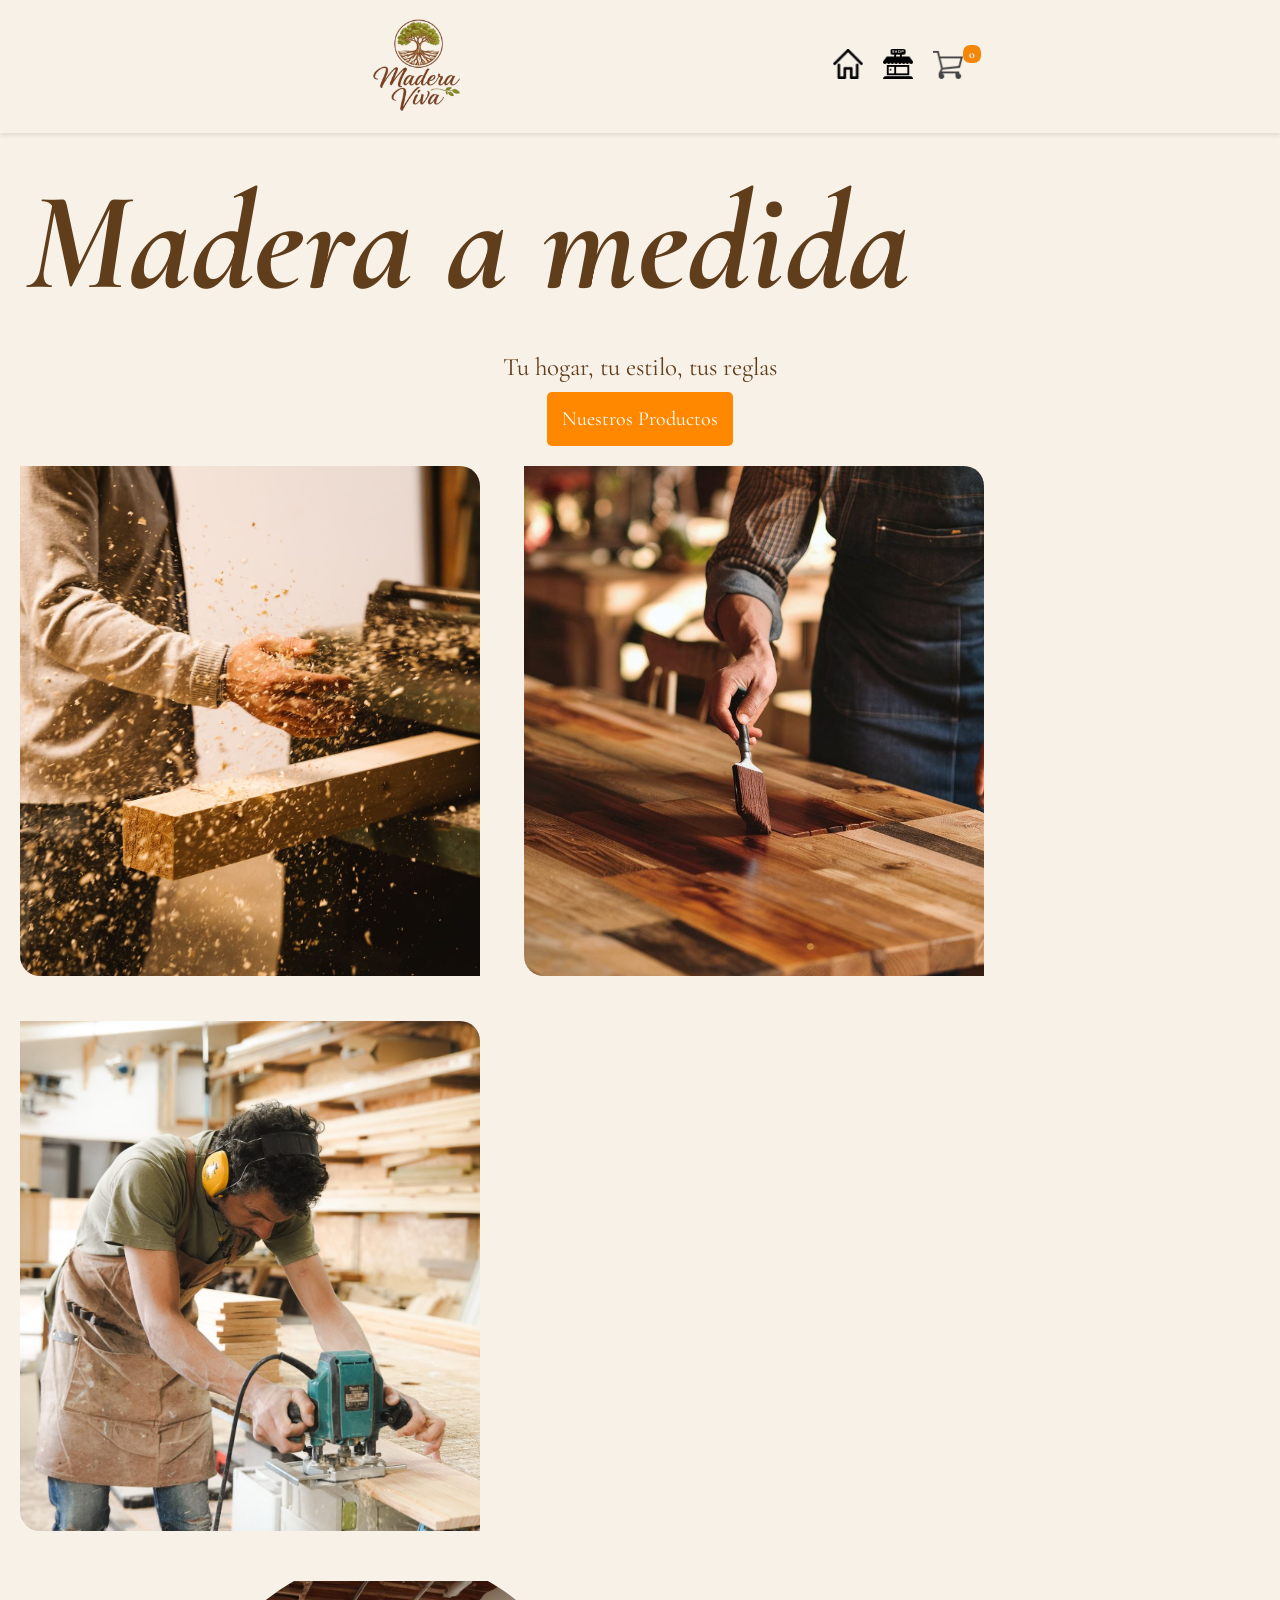
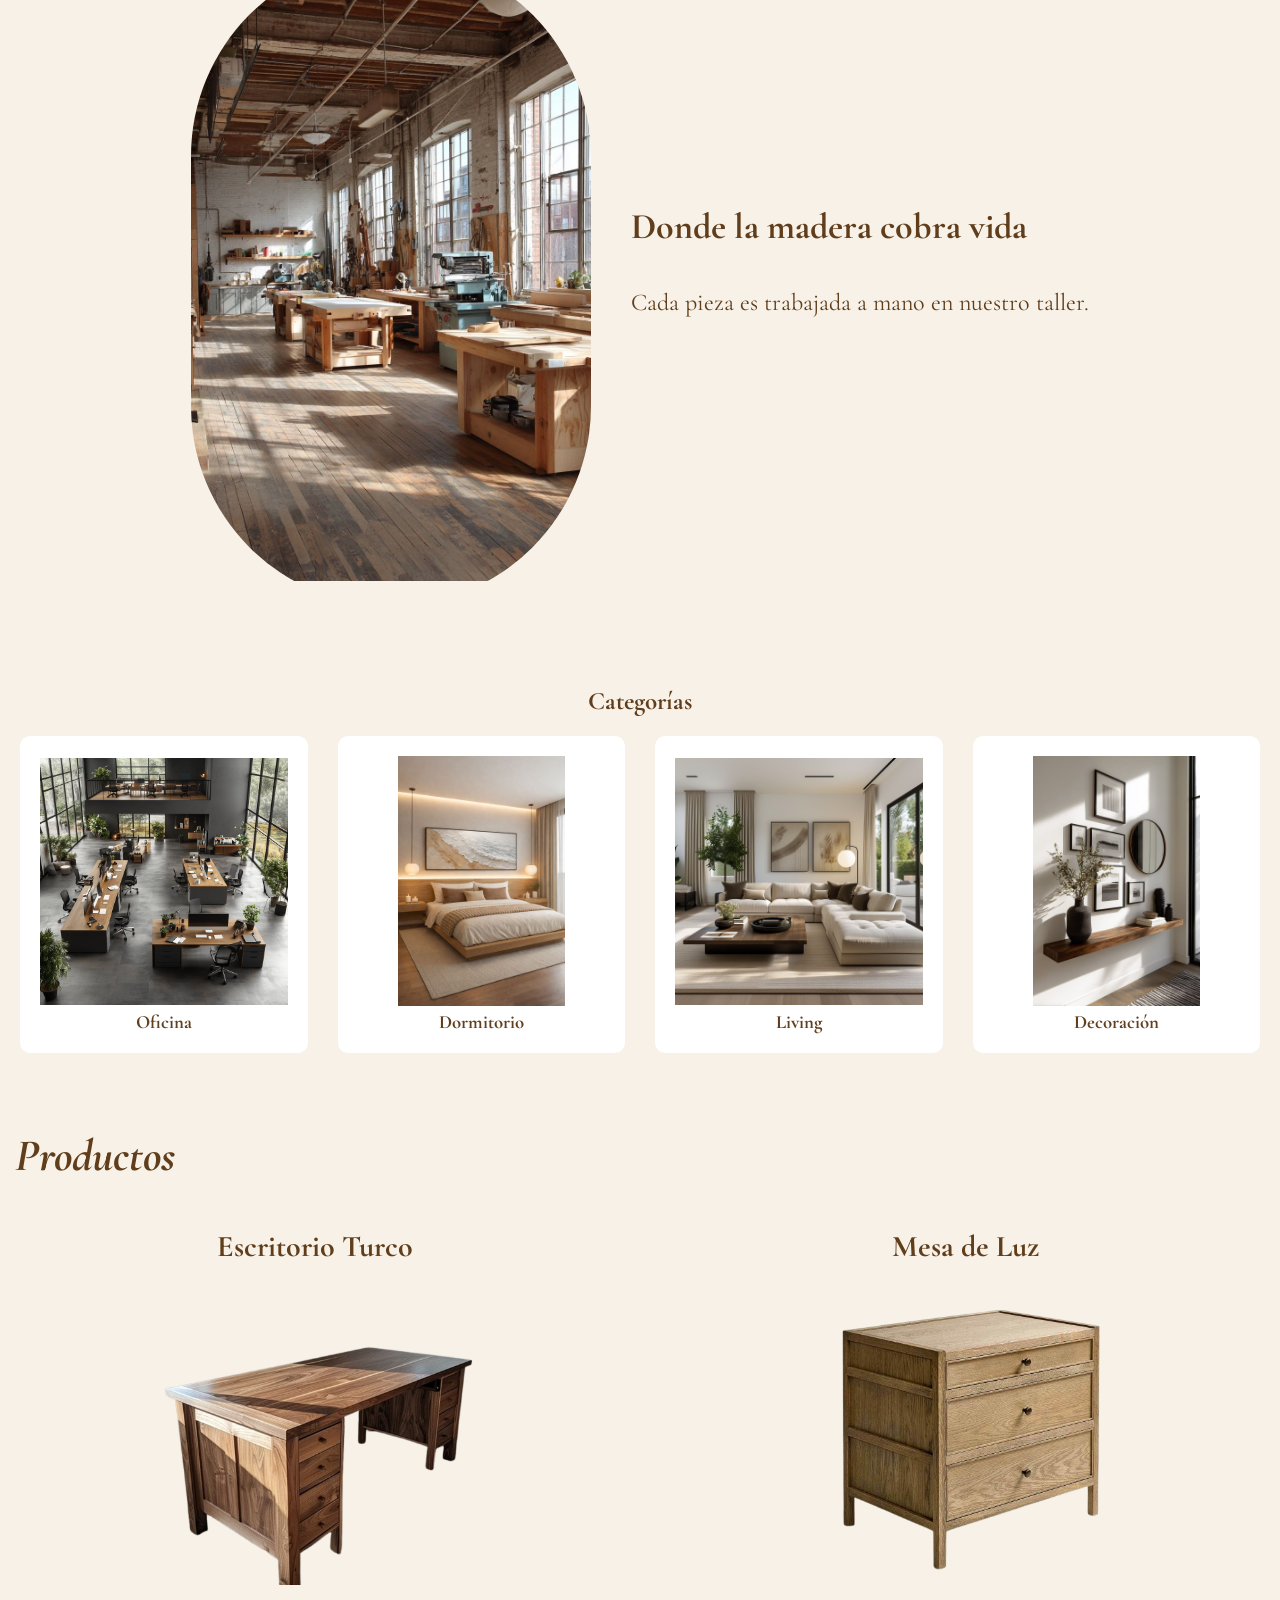
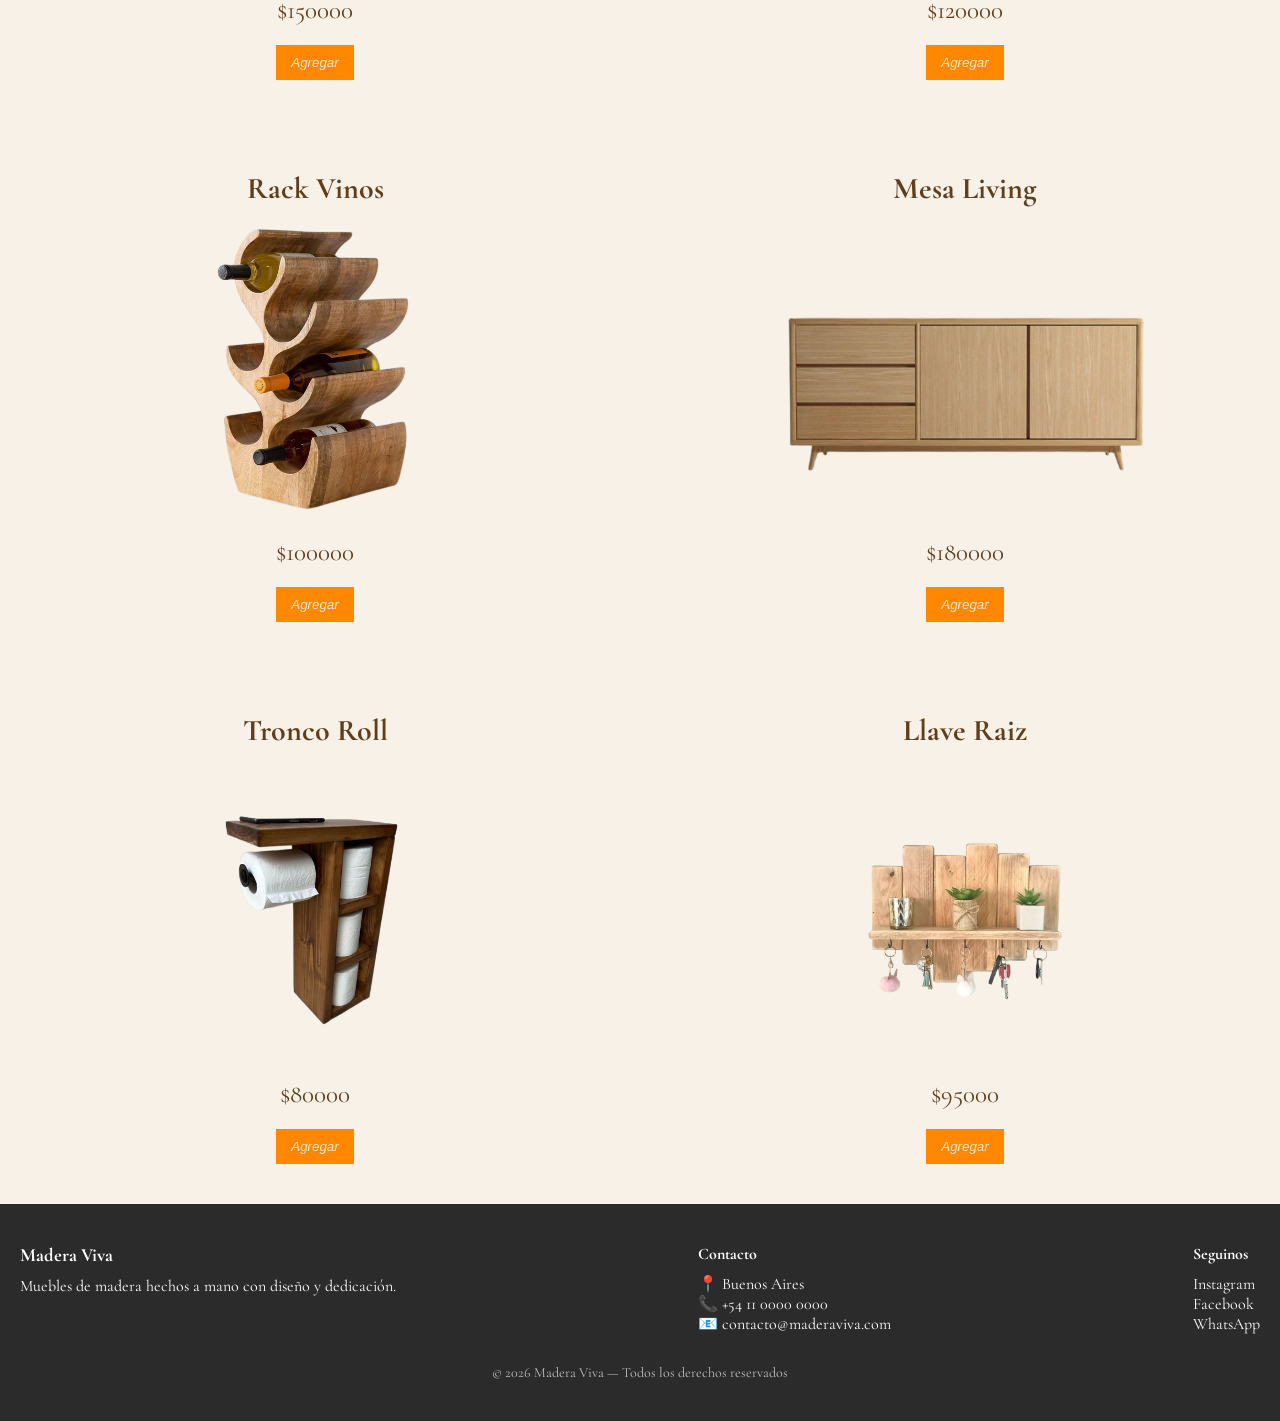
==== index.html @ fb92267e "proyecto" ====
<!DOCTYPE html>
<html lang="en">
<head>
    <meta charset="UTF-8">
    <meta name="viewport" content="width=device-width, initial-scale=1.0">
    <title>Madera Viva</title>
    <link rel="shortcut icon" href="assets/logo oficial/logo.png" type="image/x-icon">
    <link rel="stylesheet" href="assets/style/carrito.css">
    <link rel="stylesheet" href="assets/style/pago-aprobado.css">
    <link rel="stylesheet" href="assets/style/paginaoficial.css">

    <script defer src="assets/js/carrito.js"></script>
    <script defer src="assets/js/mercadopago.js"></script>
</head>
<body>

    <header>
        <img src="./assets/logo oficial/logo.png" alt="logo">

        <ul>
            <li><a href="./index.html"><img src="./assets/iconos/inicio.png" alt="inicio"></a></li>
            <li><a href="./assets/pages/tienda.html"><img src="./assets/iconos/productos.png" alt="productos"></a></li>
            <li id="carrito-cantidad">
                <a href="#">
                    <img src="../../assets/iconos/carrito.png" alt="carrito" id="carrito-icono">
                    <span id="carrito-numero"></span>
                </a>
            </li>
        </ul>
    </header>

    <main>
        <h1>Madera a medida</h1>
    </main>

    <section class="seccion_secundario">
        <div class="seccion_grupo_texto">
        <p>Tu hogar, tu estilo, tus reglas</p>
        <a href="./assets/pages/tienda.html">Nuestros Productos</a>
        </div>
        <img src="./assets/imagenes/lijando.jpg" alt="lijando">
        <img src="./assets/imagenes/pintando.jpg" alt="pintando">
        <img src="./assets/imagenes/trabajando.jpg" alt="trabajando">
    </section>

    <section class="seccion_taller">
    <img src="./assets/imagenes/taller.jpg" alt="taller">

    <div class="taller-texto">
        <h2>Donde la madera cobra vida</h2>
        <p>Cada pieza es trabajada a mano en nuestro taller.</p>
    </div>
</section>

<section class="categorias">

    <h2>Categorías</h2>

    <div class="categorias-grid">

        <div class="categoria">
            <img src="./assets/imagenes/oficina.jpg" alt="Oficina">
            <h3>Oficina</h3>
        </div>

        <div class="categoria">
            <img src="./assets/imagenes/dormitorio.jpg" alt="Dormitorio">
            <h3>Dormitorio</h3>
        </div>

        <div class="categoria">
            <img src="./assets/imagenes/living.jpg" alt="Living">
            <h3>Living</h3>
        </div>

        <div class="categoria">
            <img src="./assets/imagenes/decoracion.jpg" alt="Decoración">
            <h3>Decoración</h3>
        </div>

    </div>

</section>


    <section id="productos" class="lista-productos">
        <h5>Productos</h5>
        <div id="contenedor-productos"></div>
    </section>


    <div id="carrito-lista">
        <h6>Mi Pedido</h6>
        <div id="carrito-items"></div>

        <div>
            <strong>Total:</strong>
            <span id="carrito-total">$0</span>
        </div>

        <div id="carrito-botones">
            <button id="carrito-vaciar">Vaciar carrito</button>
            <button id="carrito-cerrar">Cerrar</button>
            <button id="carrito-whatsapp">Finalizar compra</button>
        </div>
    </div>

    <footer class="footer">

    <div class="footer-contenido">

        <div class="footer-marca">
            <h3>Madera Viva</h3>
            <p>Muebles de madera hechos a mano con diseño y dedicación.</p>
        </div>

        <div class="footer-contacto">
            <h4>Contacto</h4>
            <p>📍 Buenos Aires</p>
            <p>📞 +54 11 0000 0000</p>
            <p>📧 contacto@maderaviva.com</p>
        </div>

        <div class="footer-redes">
            <h4>Seguinos</h4>
            <p>Instagram</p>
            <p>Facebook</p>
            <p>WhatsApp</p>
        </div>

    </div>

    <div class="footer-copy">
        <p>© 2026 Madera Viva — Todos los derechos reservados</p>
    </div>

</footer>

    <div id="mensaje-carrito"></div>
</body>
</html>
---- assets/style/carrito.css ----
/*HTML*/

#carrito-lista{
    display: flex;
    flex-direction:column;
    position: fixed;
    top: 0;
    right: 0;
    width: 400px;
    height: 100vh;
    background: rgba(246, 245, 245, 0.877);
    margin: 0;
    padding: 10px;
}

/*Aparezca el carrito*/

#carrito-lista{
    display: none;
    max-height: 900px;
    overflow-y: auto;
}

#carrito-lista.mostrar {
    display: flex; /* ahora sí aparece */
}


#carrito-lista h6{
    font-size: 18px;
    text-align: center;
}


#carrito-botones{
    display: flex;
    align-items: center;
    justify-content: center;
    margin: 20px;
    gap: 20px;

}

#carrito-botones button{
    align-items: center;
    text-align: center;
    width: 100px;
    height: 40px;
    background-color: rgba(171, 96, 3, 0.87);
    color: rgba(255, 255, 255, 0.808);
    font-style: oblique;
    border: rgba(255, 255, 255, 0.837) ;
    font-size: 12.5px;
}

#carrito-botones button:hover{
    transition: 0.5s ease;
    transform: scale(1.1);
}


/*JS*/

.items-productos{
    display: flex;
    flex-direction: row;
    padding: 15px;
    gap: 20px;
    font-style: oblique;
}

.items-productos img{
    width: 100px;
    height: 100px;
    object-fit: contain;
}

.items-productos p{
    font-size: 14px;
    font: bold;
}

.items-productos span{
    font-size: 14px;
    font: bold;
    align-items: center;
}

.items-productos button{
    align-items: center;
    font-size: 14px;
    width: 25px;
    height: 20px;
    background-color: rgba(171, 96, 3, 0.87);
    color: rgba(255, 255, 255, 0.808);
    border: rgba(255, 255, 255, 0.837);
    border: 0.5px solid #ccc;
    border-radius: 30px;
}

.items-productos button:hover{
    background-color: rgba(3, 84, 4, 0.932);
    color: rgba(255, 255, 255, 0.808);
    transition: 0.5s ease;
    transform: scale(1.1);

}

/*Mensaje que notifica que agrego el producto*/

#mensaje-carrito {
    position: fixed;
    bottom: 20px; /* Lo posiciona a 20px del borde inferior */
    left: 50%; /* Lo ubica al centro horizontalmente (50% del ancho de la pantalla) */
    transform: translateX(-50%);
    background-color: rgba(171, 96, 3, 0.87);
    color: rgba(255, 255, 255, 0.808);
    padding: 10px 20px;
    border-radius: 20px;
    font-size: 12.5px;
    opacity: 0; /* Oculto por defecto (invisible) */
    pointer-events: none; /* No permite clics (el mouse "pasa de largo") */
    transition: opacity .4s ease;
}

#mensaje-carrito.mostrar {
    opacity: 1;/* Completamente por defecto (visible) */
}

/*Modificar el numero del icono*/
#carrito-cantidad{
    position: relative;
}

#carrito-numero{
    position: absolute;
    top: -4px;
    background-color: rgb(244, 135, 10);
    color: rgb(248, 243, 243);
    font-size: 12px;
    font-weight: bold;
    padding: 2px 6px;
    border-radius: 40%;
    min-width: 8px;
    text-align: center;
}
---- assets/style/pago-aprobado.css ----
/* Boton de finalizar compra*/

#carrito-whatsapp.boton-procesando{
    background-color: rgb(91,90,89);
    color: white;
    cursor: not-allowed;/*cambia el cursor del mouse a un símbolo de prohibido 🚫*/
    display: flex;
    align-items: center;
    justify-content: center;
    gap: 8px;
}
---- assets/style/paginaoficial.css ----
@import url('https://fonts.googleapis.com/css2?family=Cormorant+Garamond:ital,wght@0,300..700;1,300..700&family=Playfair+Display:ital,wght@0,400..900;1,400..900&display=swap');

html{
    scroll-behavior: smooth;
}

*{
    margin: 0;
    padding: 0;
    box-sizing: border-box;
}

body{
    background-color: #f7f1e7;
    font-family:"Cormorant Garamond";
    color: rgba(77, 39, 2, 0.89);
}


header{
    display: flex;
    align-items: center;
    justify-content:space-evenly;
    align-content: center;
    box-shadow: 0 2px 5px rgba(0,0,0,0.1);
}

header img{
    width: 200px;
    height: auto;
}

header ul{
    display: flex;
    gap: 20px;
    text-decoration: none;
    list-style: none;
}

header ul img{
    width: 30px;
    height: auto;
    transition: ease-in-out 0.5s;
}

header ul img:hover{
    transform: scale(1.1);

}

/*MAIN*/
main{
    display: flex;
    justify-content: space-between;
    margin: 10px;
    padding: 15px;

}

main h1 {
    font-size: 140px;
    color: rgba(77, 39, 2, 0.89);
    font-style: italic;
}

main img{
    width: 450px;
    height: auto;
    max-height: 600px;
    padding: 10px;
    border-radius: 20px 10px;
}

.seccion_secundario img {
    width: 500px;
    height:550px;
    object-fit: cover;
    border-radius: 5px 40px;
    padding: 20px;
}

.seccion_grupo_texto{
    display: flex;
    flex-direction: column; /* esto los pone uno debajo del otro */
    align-items:center; /* mantiene todo alineado a la derecha */
    gap: 10px;
}
.seccion_grupo_texto p{
    font-size: 25px;
}

.seccion_grupo_texto a{
    font-size: 20px;
    text-decoration: none;
    color: white;
    background-color:rgb(255, 136, 0);
    padding: 15px;
    border-radius: 5px;
    transition: ease-in 0.5s;
}

.seccion_grupo_texto a:hover{
    transform: scale(1.1);
}

/*TALLER*/

.seccion_taller{
    display: flex;
    justify-content: center;
    align-items: center;
    gap: 40px;
}


.seccion_taller img{
    width: 400px;
    height: 650px;
    object-fit: contain;
    border-radius: 200px;
}

.taller-texto h2{
margin-bottom: 40px;
}

.taller-texto p{
margin-bottom: 40px;
}

.taller-texto{
font-size: 24px;
}

/*CATEGORIAS*/

.categorias{
    text-align: center;
    padding: 60px 20px;
}

.categorias h2 {
    font-size: 25px;
    padding: 20px;
}

.categorias-grid{
    display: grid;
    grid-template-columns: repeat(auto-fit, minmax(200px,1fr));
    gap: 30px;
}

.categoria{
    background: white;
    padding: 20px;
    border-radius: 10px;
    transition: transform 0.3s, box-shadow 0.3s;
}

.categoria img{
    width: 100%;
    height: 250px;
    object-fit: contain;
}

.categoria:hover{
    transform: translateY(-5px);
    box-shadow: 0 10px 20px rgba(0,0,0,0.15);
}

/*PRODUCTOS*/
#productos h5{
    font-size: 45Px;
    font-style: italic;
    margin: 15px;
}

/*JS*/
#contenedor-productos{
    display: grid;
    grid-template-columns: 1fr 1fr;
    gap: 20px;
}

.productos-carta{
    display: flex;
    flex-direction: column;
    align-items: center;
    justify-content: center;
    margin: 10px;
    text-align: center;
    padding: 20px;
}

.productos-carta h3{
    font-size: 30px;
}

.productos-carta img{
    width: 100%;
    height: 320px;
    object-fit: contain;/*la imagen entre completa dentro del espacio sin deformarse.*/
}

.productos-carta p{
    font-size: 25px;
    margin: 10px;
}

.productos-carta button{
    display: block;
    font-style: italic;
    padding: 5px;
    margin: 10px;
    background-color:rgb(255, 136, 0);
    border: white;
    color: antiquewhite;
    padding: 10px 15px;
    transition: ease-in 0.4s;
}

.productos-carta button:hover{
    transform:scale(1.1);
    background-color: rgba(19, 238, 52, 0.667);
}

/*FOOTER*/
.footer{
    background-color: #2b2b2b;
    color: white;
    padding: 40px 20px;
}

.footer-contenido{
    display: flex;
    justify-content: space-between;
    flex-wrap: wrap;
    gap: 30px;
}

.footer h3, .footer h4{
    margin-bottom: 10px;
}

.footer-copy{
    text-align: center;
    margin-top: 30px;
    font-size: 14px;
    opacity: 0.7;
}
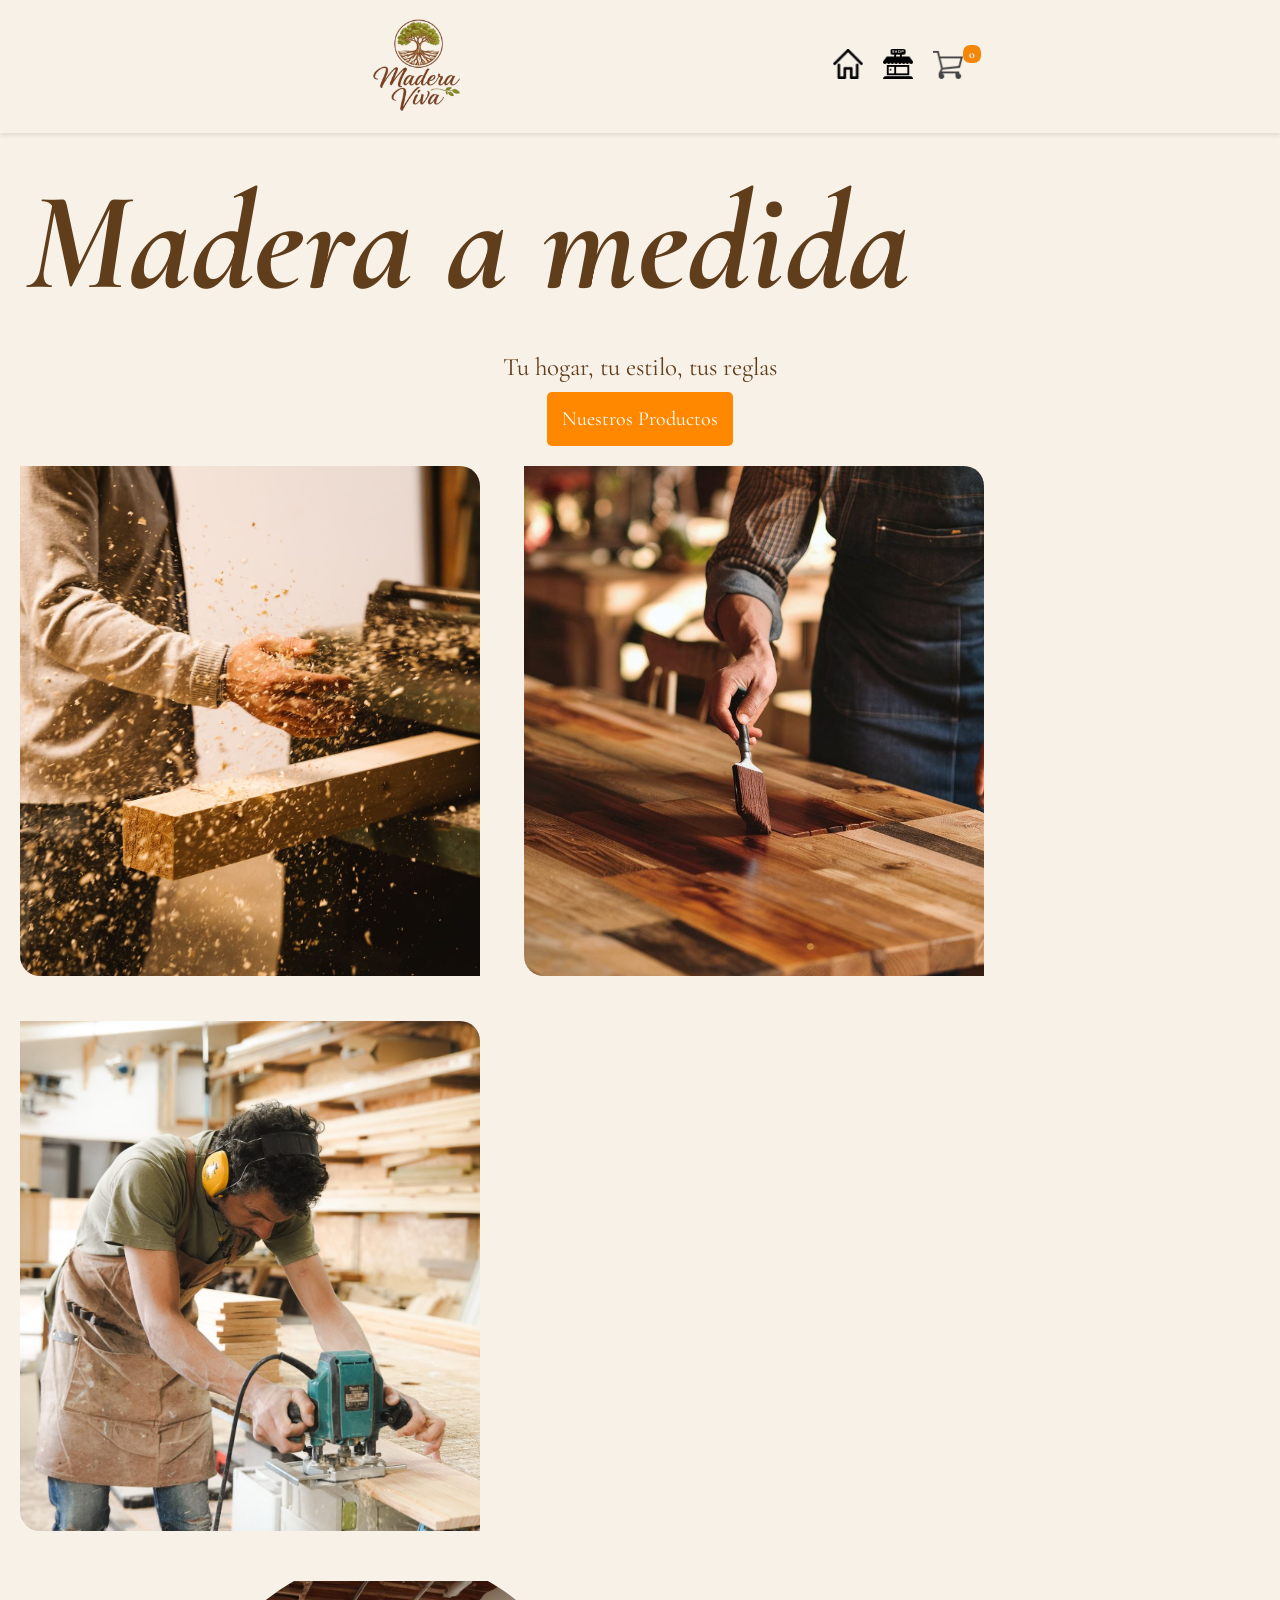
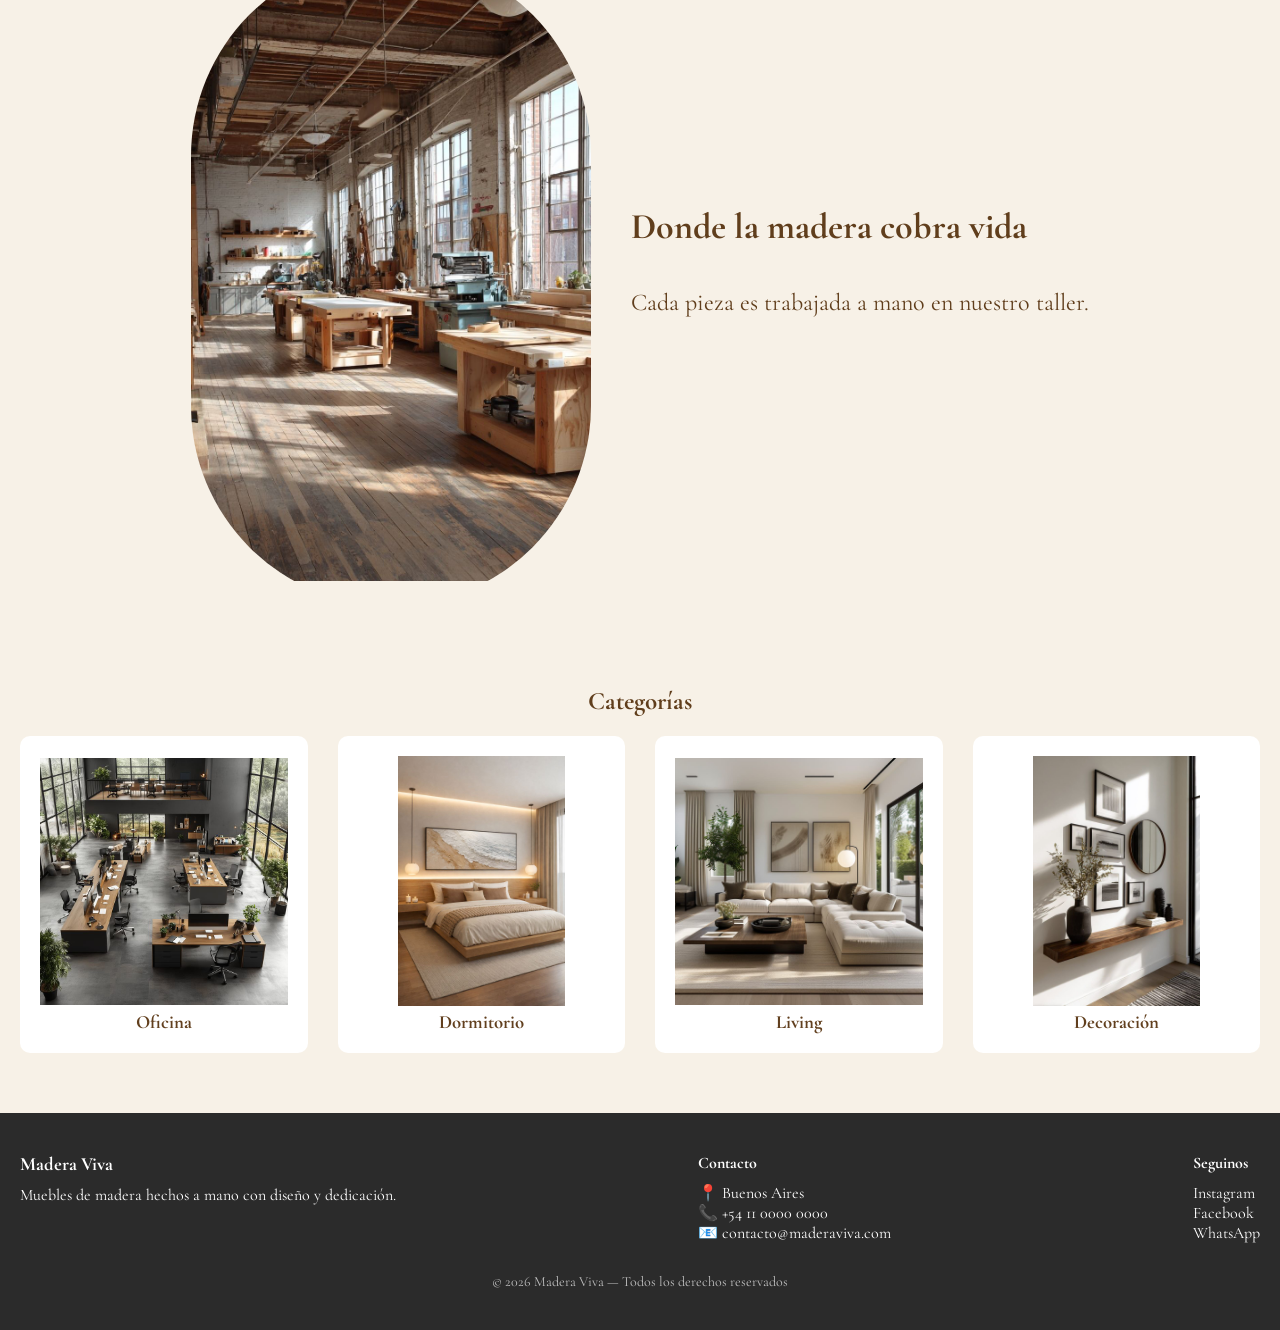
==== commit 84337aba: "ajustes" ====
--- a/index.html
+++ b/index.html
@@ -82,13 +82,6 @@
 
 </section>
 
-
-    <section id="productos" class="lista-productos">
-        <h5>Productos</h5>
-        <div id="contenedor-productos"></div>
-    </section>
-
-
     <div id="carrito-lista">
         <h6>Mi Pedido</h6>
         <div id="carrito-items"></div>
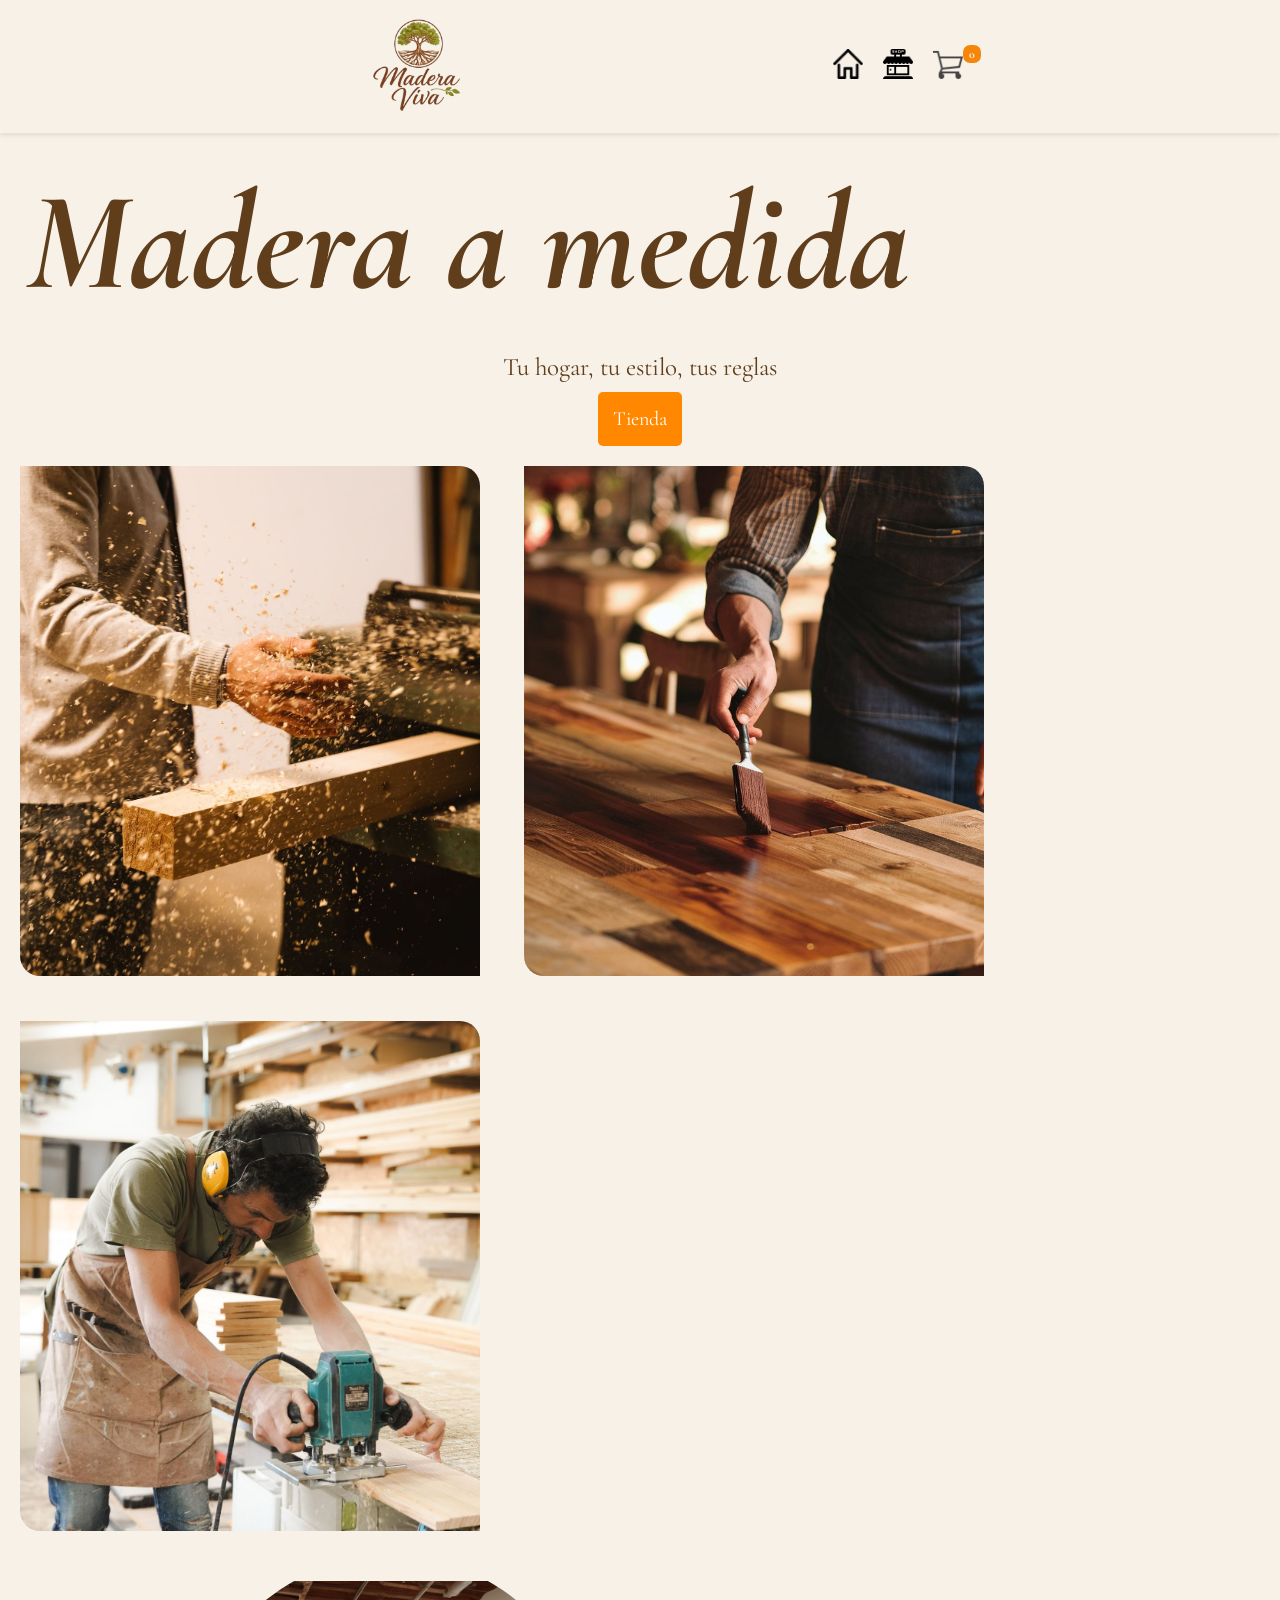
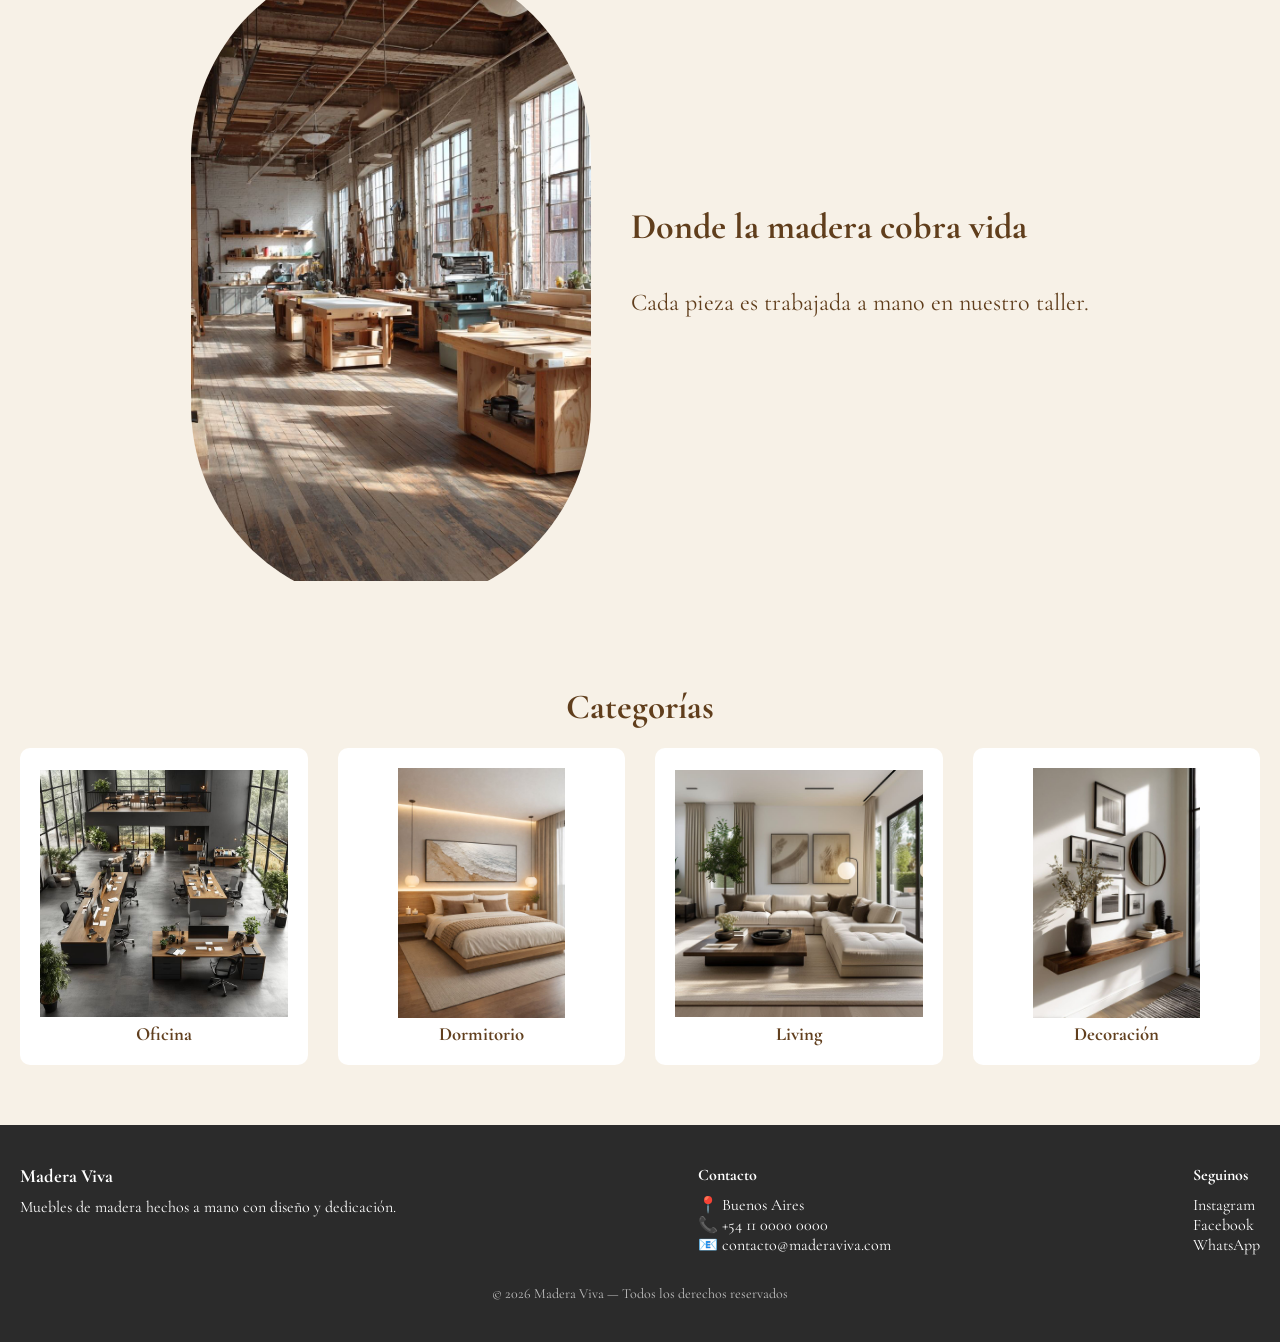
==== commit b68d7a52: "ajustes de medidas" ====
--- a/index.html
+++ b/index.html
@@ -36,7 +36,7 @@
     <section class="seccion_secundario">
         <div class="seccion_grupo_texto">
         <p>Tu hogar, tu estilo, tus reglas</p>
-        <a href="./assets/pages/tienda.html">Nuestros Productos</a>
+        <a href="./assets/pages/tienda.html">Tienda</a>
         </div>
         <img src="./assets/imagenes/lijando.jpg" alt="lijando">
         <img src="./assets/imagenes/pintando.jpg" alt="pintando">
@@ -59,22 +59,22 @@
     <div class="categorias-grid">
 
         <div class="categoria">
-            <img src="./assets/imagenes/oficina.jpg" alt="Oficina">
+            <a href="./assets/pages/tienda.html"><img src="./assets/imagenes/oficina.jpg" alt="Oficina"></a>
             <h3>Oficina</h3>
         </div>
 
         <div class="categoria">
-            <img src="./assets/imagenes/dormitorio.jpg" alt="Dormitorio">
+            <a href="./assets/pages/tienda.html"><img src="./assets/imagenes/dormitorio.jpg" alt="Dormitorio"></a>
             <h3>Dormitorio</h3>
         </div>
 
         <div class="categoria">
-            <img src="./assets/imagenes/living.jpg" alt="Living">
+            <a href="./assets/pages/tienda.html"><img src="./assets/imagenes/living.jpg" alt="Living"></a>
             <h3>Living</h3>
         </div>
 
         <div class="categoria">
-            <img src="./assets/imagenes/decoracion.jpg" alt="Decoración">
+            <a href="./assets/pages/tienda.html"><img src="./assets/imagenes/decoracion.jpg" alt="Decoración"></a>
             <h3>Decoración</h3>
         </div>
 
--- a/assets/style/paginaoficial.css
+++ b/assets/style/paginaoficial.css
@@ -140,7 +140,7 @@
 }
 
 .categorias h2 {
-    font-size: 25px;
+    font-size: 35px;
     padding: 20px;
 }
 
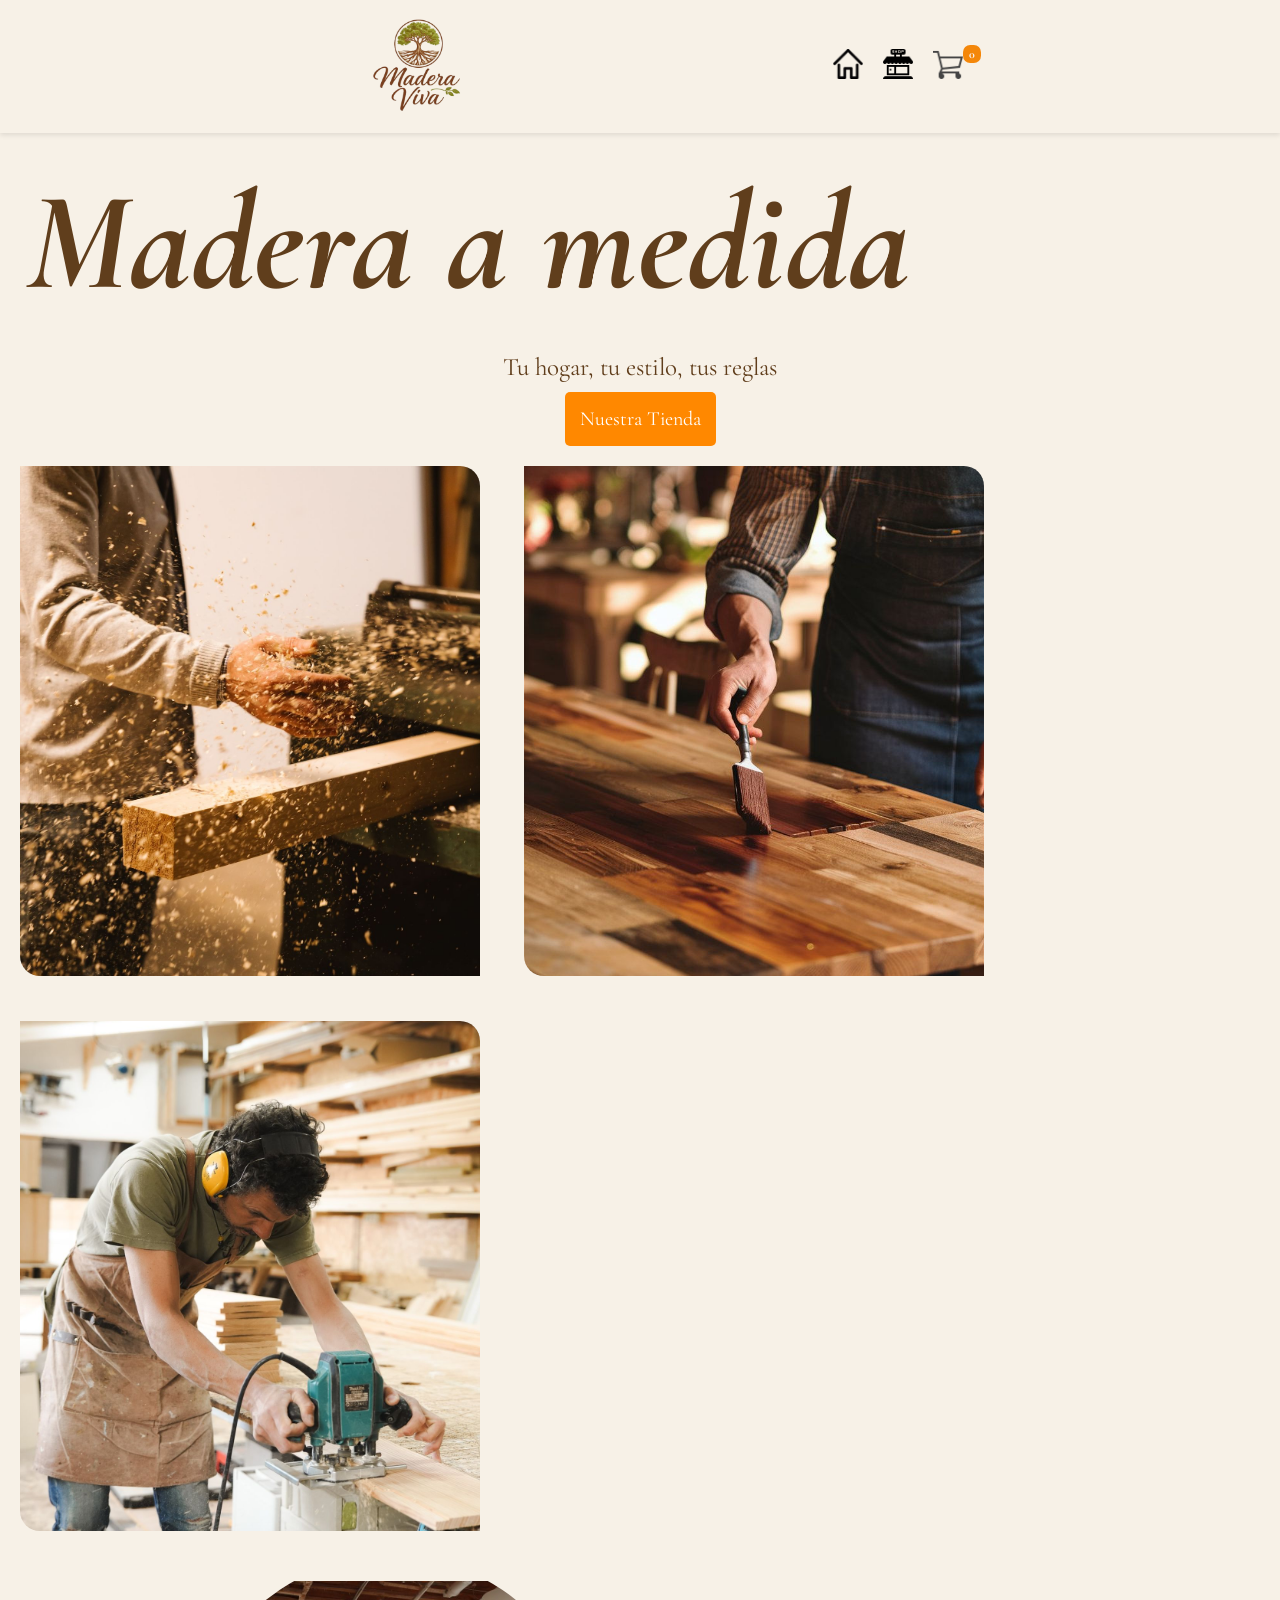
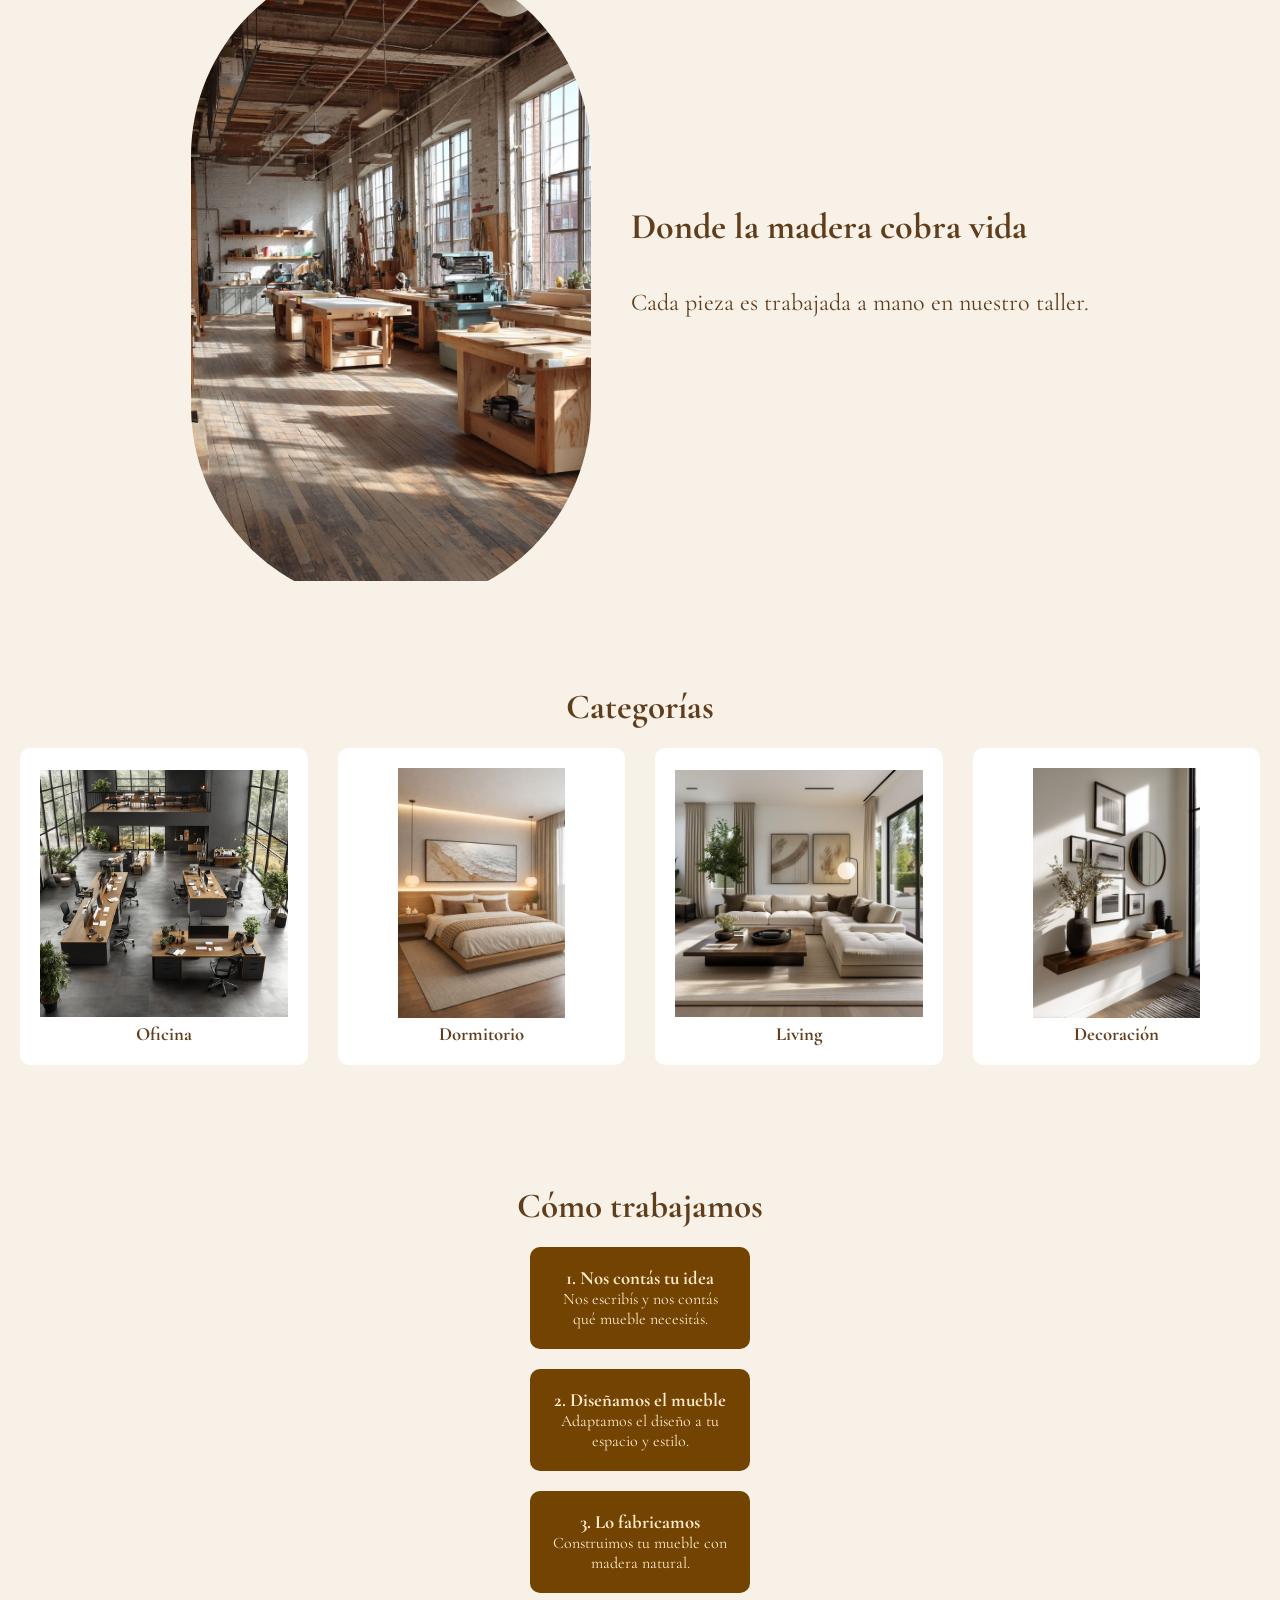
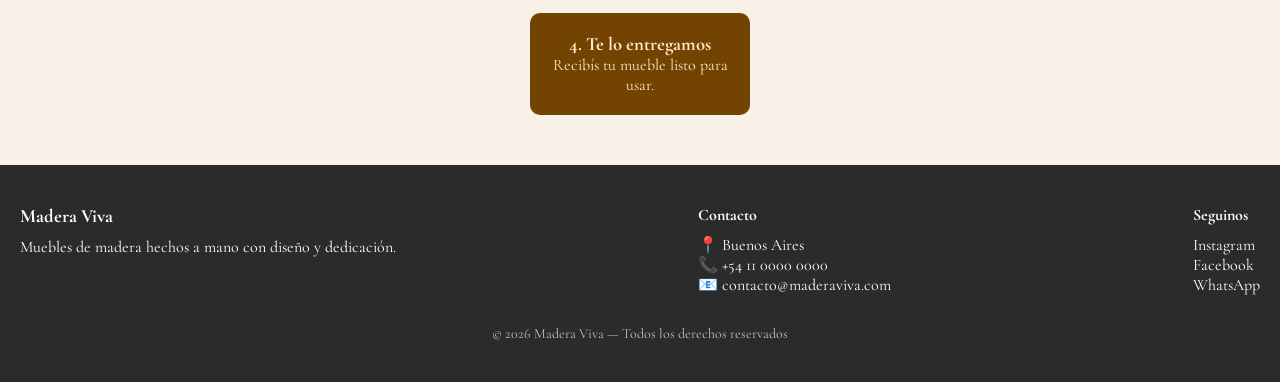
==== commit 4b87fcb5: "terminado" ====
--- a/index.html
+++ b/index.html
@@ -36,7 +36,7 @@
     <section class="seccion_secundario">
         <div class="seccion_grupo_texto">
         <p>Tu hogar, tu estilo, tus reglas</p>
-        <a href="./assets/pages/tienda.html">Tienda</a>
+        <a href="./assets/pages/tienda.html">Nuestra Tienda</a>
         </div>
         <img src="./assets/imagenes/lijando.jpg" alt="lijando">
         <img src="./assets/imagenes/pintando.jpg" alt="pintando">
@@ -79,6 +79,36 @@
         </div>
 
     </div>
+
+</section>
+
+<section class="proceso">
+
+<h2>Cómo trabajamos</h2>
+
+<div class="pasos">
+
+<div class="paso">
+<h3>1. Nos contás tu idea</h3>
+<p>Nos escribís y nos contás qué mueble necesitás.</p>
+</div>
+
+<div class="paso">
+<h3>2. Diseñamos el mueble</h3>
+<p>Adaptamos el diseño a tu espacio y estilo.</p>
+</div>
+
+<div class="paso">
+<h3>3. Lo fabricamos</h3>
+<p>Construimos tu mueble con madera natural.</p>
+</div>
+
+<div class="paso">
+<h3> 4. Te lo entregamos</h3>
+<p>Recibís tu mueble listo para usar.</p>
+</div>
+
+</div>
 
 </section>
 
--- a/assets/style/paginaoficial.css
+++ b/assets/style/paginaoficial.css
@@ -147,6 +147,7 @@
 .categorias-grid{
     display: grid;
     grid-template-columns: repeat(auto-fit, minmax(200px,1fr));
+    
     gap: 30px;
 }
 
@@ -166,6 +167,37 @@
 .categoria:hover{
     transform: translateY(-5px);
     box-shadow: 0 10px 20px rgba(0,0,0,0.15);
+}
+
+/*COMO TRABAJAMOS*/
+
+.proceso{
+text-align:center;
+padding:50px 20px;
+}
+
+.proceso h2{
+    font-size: 35px;
+    margin: 10px;
+
+}
+
+.pasos{
+display:flex;
+flex-direction: column;
+align-items: center;
+gap:20px;
+margin-top: 20px;
+justify-content:center;
+flex-wrap:wrap;
+}
+
+.paso{
+background:#724301;
+color: blanchedalmond;
+padding:20px;
+border-radius:10px;
+width:220px;
 }
 
 /*PRODUCTOS*/
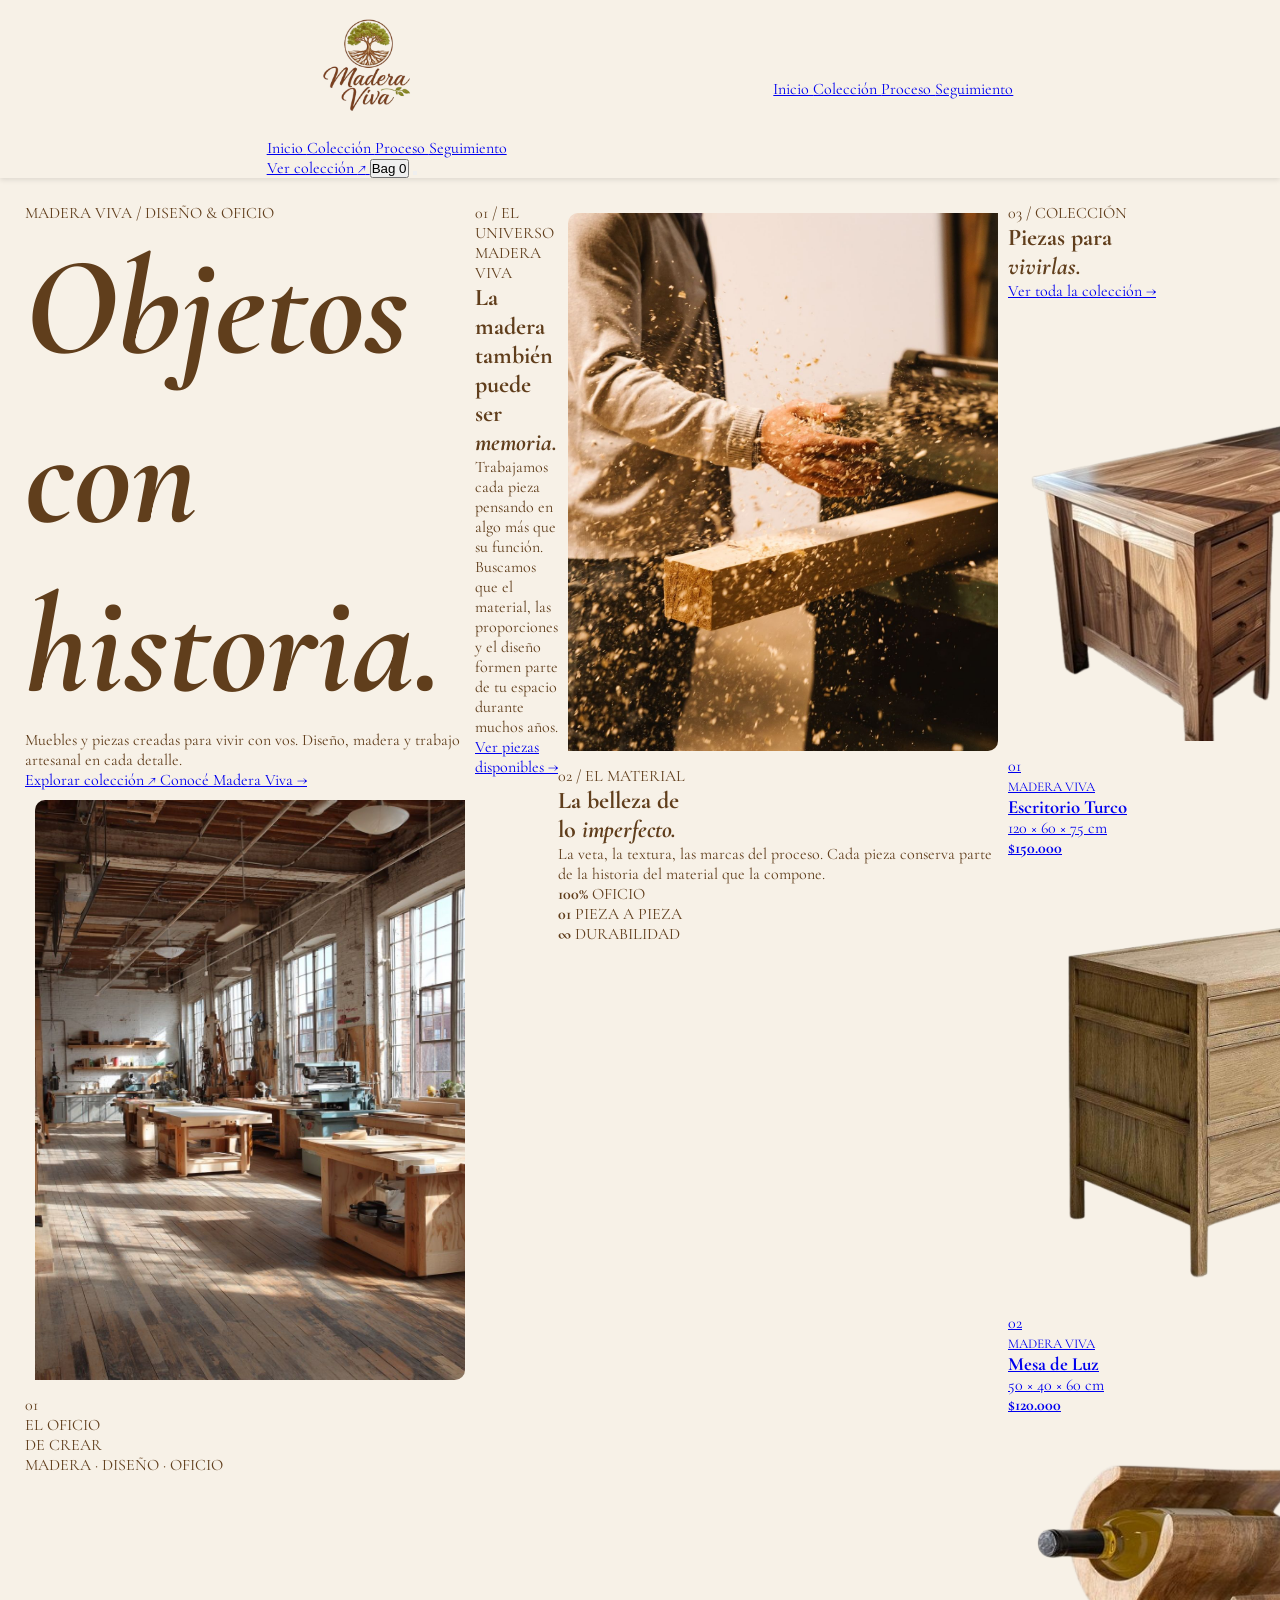
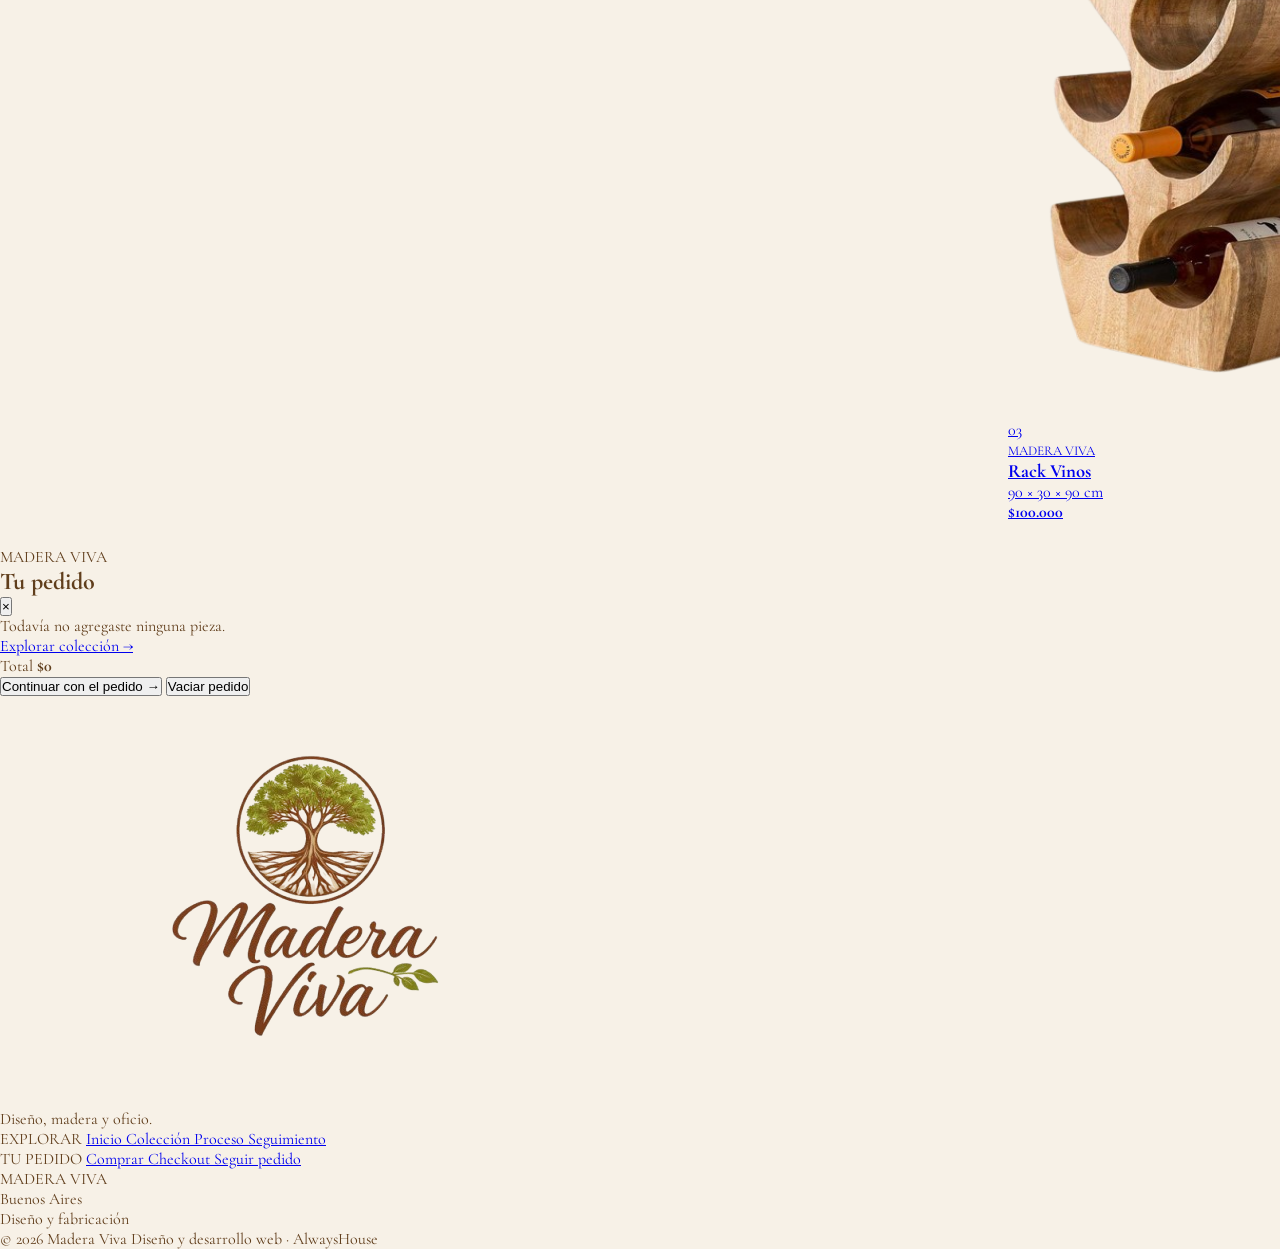
==== commit 752024a4: "index.html" ====
--- a/index.html
+++ b/index.html
@@ -1,164 +1,1005 @@
 <!DOCTYPE html>
-<html lang="en">
+<html lang="es">
+
 <head>
-    <meta charset="UTF-8">
-    <meta name="viewport" content="width=device-width, initial-scale=1.0">
-    <title>Madera Viva</title>
-    <link rel="shortcut icon" href="assets/logo oficial/logo.png" type="image/x-icon">
-    <link rel="stylesheet" href="assets/style/carrito.css">
-    <link rel="stylesheet" href="assets/style/pago-aprobado.css">
-    <link rel="stylesheet" href="assets/style/paginaoficial.css">
-
-    <script defer src="assets/js/carrito.js"></script>
-    <script defer src="assets/js/mercadopago.js"></script>
+
+<meta charset="UTF-8">
+
+<meta name="viewport" content="width=device-width, initial-scale=1.0">
+
+<meta name="description"
+content="Madera Viva — muebles y objetos de madera con diseño, oficio y carácter.">
+
+<meta name="theme-color" content="#15130f">
+
+<link rel="icon"
+href="assets/logo oficial/logo.png"
+type="image/png">
+
+<link rel="preconnect" href="https://fonts.googleapis.com">
+<link rel="preconnect" href="https://fonts.gstatic.com" crossorigin>
+
+<link
+href="https://fonts.googleapis.com/css2?family=DM+Sans:wght@400;500;600;700&family=Playfair+Display:ital,wght@0,400;0,500;0,600;1,400;1,500&display=swap"
+rel="stylesheet">
+
+<link
+rel="stylesheet"
+href="assets/style/paginaoficial.css">
+
+<title>Madera Viva | Diseño en madera</title>
+
 </head>
+
+
 <body>
 
-    <header>
-        <img src="./assets/logo oficial/logo.png" alt="logo">
-
-        <ul>
-            <li><a href="./index.html"><img src="./assets/iconos/inicio.png" alt="inicio"></a></li>
-            <li><a href="./assets/pages/tienda.html"><img src="./assets/iconos/productos.png" alt="productos"></a></li>
-            <li id="carrito-cantidad">
-                <a href="#">
-                    <img src="../../assets/iconos/carrito.png" alt="carrito" id="carrito-icono">
-                    <span id="carrito-numero"></span>
-                </a>
-            </li>
-        </ul>
-    </header>
-
-    <main>
-        <h1>Madera a medida</h1>
-    </main>
-
-    <section class="seccion_secundario">
-        <div class="seccion_grupo_texto">
-        <p>Tu hogar, tu estilo, tus reglas</p>
-        <a href="./assets/pages/tienda.html">Nuestra Tienda</a>
-        </div>
-        <img src="./assets/imagenes/lijando.jpg" alt="lijando">
-        <img src="./assets/imagenes/pintando.jpg" alt="pintando">
-        <img src="./assets/imagenes/trabajando.jpg" alt="trabajando">
-    </section>
-
-    <section class="seccion_taller">
-    <img src="./assets/imagenes/taller.jpg" alt="taller">
-
-    <div class="taller-texto">
-        <h2>Donde la madera cobra vida</h2>
-        <p>Cada pieza es trabajada a mano en nuestro taller.</p>
-    </div>
+
+<header class="site-header">
+
+<div class="header-inner">
+
+<a href="./index.html" class="brand">
+
+<img
+src="assets/logo oficial/logo.png"
+alt="Madera Viva">
+
+</a>
+
+
+<nav class="desktop-nav">
+
+<a href="./index.html" class="active">
+Inicio
+</a>
+
+<a href="./assets/pages/tienda.html">
+Colección
+</a>
+
+<a href="#proceso">
+Proceso
+</a>
+
+<a href="./assets/pages/seguimiento.html">
+Seguimiento
+</a>
+
+</nav>
+
+
+<div class="header-actions">
+
+<a
+href="./assets/pages/tienda.html"
+class="header-shop">
+
+Ver colección
+<span>↗</span>
+
+</a>
+
+
+<button
+id="header-cart"
+class="header-cart"
+aria-label="Abrir carrito">
+
+<span class="cart-symbol">Bag</span>
+
+<span
+id="carrito-numero"
+class="cart-number">
+
+0
+
+</span>
+
+</button>
+
+
+<button
+id="menu-button"
+class="menu-button"
+aria-label="Abrir menú">
+
+<span></span>
+<span></span>
+<span></span>
+
+</button>
+
+</div>
+
+</div>
+
+
+<nav
+id="mobile-nav"
+class="mobile-nav">
+
+<a href="./index.html">
+Inicio
+</a>
+
+<a href="./assets/pages/tienda.html">
+Colección
+</a>
+
+<a href="#proceso">
+Proceso
+</a>
+
+<a href="./assets/pages/seguimiento.html">
+Seguimiento
+</a>
+
+</nav>
+
+</header>
+
+
+
+<main>
+
+
+<!-- HERO -->
+
+<section class="mv-hero">
+
+<div class="hero-content">
+
+<span class="eyebrow">
+MADERA VIVA / DISEÑO & OFICIO
+</span>
+
+
+<h1>
+Objetos con
+<br>
+<em>historia.</em>
+</h1>
+
+
+<p>
+Muebles y piezas creadas para vivir con vos.
+Diseño, madera y trabajo artesanal en cada detalle.
+</p>
+
+
+<div class="hero-actions">
+
+<a
+href="./assets/pages/tienda.html"
+class="button-dark">
+
+Explorar colección
+
+<span>↗</span>
+
+</a>
+
+
+<a
+href="#universo"
+class="text-link">
+
+Conocé Madera Viva
+
+<span>→</span>
+
+</a>
+
+</div>
+
+</div>
+
+
+<div class="hero-image">
+
+<img
+src="assets/imagenes/taller.jpg"
+alt="Trabajo artesanal en Madera Viva">
+
+<div class="hero-image-label">
+
+<span>
+01
+</span>
+
+<p>
+EL OFICIO<br>
+DE CREAR
+</p>
+
+</div>
+
+</div>
+
+
+<div class="hero-vertical">
+MADERA · DISEÑO · OFICIO
+</div>
+
 </section>
 
-<section class="categorias">
-
-    <h2>Categorías</h2>
-
-    <div class="categorias-grid">
-
-        <div class="categoria">
-            <a href="./assets/pages/tienda.html"><img src="./assets/imagenes/oficina.jpg" alt="Oficina"></a>
-            <h3>Oficina</h3>
-        </div>
-
-        <div class="categoria">
-            <a href="./assets/pages/tienda.html"><img src="./assets/imagenes/dormitorio.jpg" alt="Dormitorio"></a>
-            <h3>Dormitorio</h3>
-        </div>
-
-        <div class="categoria">
-            <a href="./assets/pages/tienda.html"><img src="./assets/imagenes/living.jpg" alt="Living"></a>
-            <h3>Living</h3>
-        </div>
-
-        <div class="categoria">
-            <a href="./assets/pages/tienda.html"><img src="./assets/imagenes/decoracion.jpg" alt="Decoración"></a>
-            <h3>Decoración</h3>
-        </div>
-
-    </div>
+
+
+<!-- INTRO -->
+
+<section
+id="universo"
+class="intro-section">
+
+<div class="section-number">
+01 / EL UNIVERSO MADERA VIVA
+</div>
+
+
+<div class="intro-grid">
+
+<h2>
+La madera
+<br>
+también puede
+<br>
+ser <em>memoria.</em>
+</h2>
+
+
+<div class="intro-copy">
+
+<p>
+Trabajamos cada pieza pensando en algo más
+que su función.
+</p>
+
+<p>
+Buscamos que el material, las proporciones
+y el diseño formen parte de tu espacio
+durante muchos años.
+</p>
+
+
+<a
+href="./assets/pages/tienda.html"
+class="text-link">
+
+Ver piezas disponibles
+
+<span>→</span>
+
+</a>
+
+</div>
+
+</div>
 
 </section>
 
-<section class="proceso">
-
-<h2>Cómo trabajamos</h2>
-
-<div class="pasos">
-
-<div class="paso">
-<h3>1. Nos contás tu idea</h3>
-<p>Nos escribís y nos contás qué mueble necesitás.</p>
-</div>
-
-<div class="paso">
-<h3>2. Diseñamos el mueble</h3>
-<p>Adaptamos el diseño a tu espacio y estilo.</p>
-</div>
-
-<div class="paso">
-<h3>3. Lo fabricamos</h3>
-<p>Construimos tu mueble con madera natural.</p>
-</div>
-
-<div class="paso">
-<h3> 4. Te lo entregamos</h3>
-<p>Recibís tu mueble listo para usar.</p>
+
+
+<!-- MATERIAL -->
+
+<section class="material-section">
+
+<div class="material-image">
+
+<img
+src="assets/imagenes/lijando.jpg"
+alt="Madera Viva trabajando madera"
+loading="lazy">
+
+</div>
+
+
+<div class="material-copy">
+
+<span class="eyebrow">
+02 / EL MATERIAL
+</span>
+
+
+<h2>
+La belleza de
+<br>
+lo <em>imperfecto.</em>
+</h2>
+
+
+<p>
+La veta, la textura, las marcas del proceso.
+Cada pieza conserva parte de la historia
+del material que la compone.
+</p>
+
+
+<div class="material-stats">
+
+<div>
+<strong>
+100%
+</strong>
+
+<span>
+OFICIO
+</span>
+
+</div>
+
+
+<div>
+<strong>
+01
+</strong>
+
+<span>
+PIEZA A PIEZA
+</span>
+
+</div>
+
+
+<div>
+<strong>
+∞
+</strong>
+
+<span>
+DURABILIDAD
+</span>
+
+</div>
+
 </div>
 
 </div>
 
 </section>
 
-    <div id="carrito-lista">
-        <h6>Mi Pedido</h6>
-        <div id="carrito-items"></div>
-
-        <div>
-            <strong>Total:</strong>
-            <span id="carrito-total">$0</span>
-        </div>
-
-        <div id="carrito-botones">
-            <button id="carrito-vaciar">Vaciar carrito</button>
-            <button id="carrito-cerrar">Cerrar</button>
-            <button id="carrito-whatsapp">Finalizar compra</button>
-        </div>
-    </div>
-
-    <footer class="footer">
-
-    <div class="footer-contenido">
-
-        <div class="footer-marca">
-            <h3>Madera Viva</h3>
-            <p>Muebles de madera hechos a mano con diseño y dedicación.</p>
-        </div>
-
-        <div class="footer-contacto">
-            <h4>Contacto</h4>
-            <p>📍 Buenos Aires</p>
-            <p>📞 +54 11 0000 0000</p>
-            <p>📧 contacto@maderaviva.com</p>
-        </div>
-
-        <div class="footer-redes">
-            <h4>Seguinos</h4>
-            <p>Instagram</p>
-            <p>Facebook</p>
-            <p>WhatsApp</p>
-        </div>
-
-    </div>
-
-    <div class="footer-copy">
-        <p>© 2026 Madera Viva — Todos los derechos reservados</p>
-    </div>
+
+
+<!-- COLECCIÓN DESTACADA -->
+
+<section class="featured-section">
+
+<div class="section-heading">
+
+<div>
+
+<span class="eyebrow">
+03 / COLECCIÓN
+</span>
+
+<h2>
+Piezas para
+<br>
+<em>vivirlas.</em>
+</h2>
+
+</div>
+
+
+<a
+href="./assets/pages/tienda.html"
+class="text-link">
+
+Ver toda la colección
+<span>→</span>
+
+</a>
+
+</div>
+
+
+<div class="featured-grid">
+
+
+<a
+href="./assets/pages/tienda.html"
+class="featured-card featured-main">
+
+<div class="featured-photo">
+
+<img
+src="assets/productos/escritorio_turco.png"
+alt="Escritorio Turco"
+loading="lazy">
+
+<span>01</span>
+
+</div>
+
+
+<div class="featured-info">
+
+<div>
+
+<small>
+MADERA VIVA
+</small>
+
+<h3>
+Escritorio Turco
+</h3>
+
+<p>
+120 × 60 × 75 cm
+</p>
+
+</div>
+
+<strong>
+$150.000
+</strong>
+
+</div>
+
+</a>
+
+
+
+<a
+href="./assets/pages/tienda.html"
+class="featured-card">
+
+<div class="featured-photo">
+
+<img
+src="assets/productos/mesa_de_luz.png"
+alt="Mesa de Luz"
+loading="lazy">
+
+<span>02</span>
+
+</div>
+
+
+<div class="featured-info">
+
+<div>
+
+<small>
+MADERA VIVA
+</small>
+
+<h3>
+Mesa de Luz
+</h3>
+
+<p>
+50 × 40 × 60 cm
+</p>
+
+</div>
+
+<strong>
+$120.000
+</strong>
+
+</div>
+
+</a>
+
+
+
+<a
+href="./assets/pages/tienda.html"
+class="featured-card">
+
+<div class="featured-photo">
+
+<img
+src="assets/productos/rack_vino.png"
+alt="Rack Vinos"
+loading="lazy">
+
+<span>03</span>
+
+</div>
+
+
+<div class="featured-info">
+
+<div>
+
+<small>
+MADERA VIVA
+</small>
+
+<h3>
+Rack Vinos
+</h3>
+
+<p>
+90 × 30 × 90 cm
+</p>
+
+</div>
+
+<strong>
+$100.000
+</strong>
+
+</div>
+
+</a>
+
+</div>
+
+</section>
+
+
+
+<!-- PROCESO -->
+
+<section
+id="proceso"
+class="process-section">
+
+<div class="process-header">
+
+<span class="eyebrow">
+04 / PROCESO
+</span>
+
+<h2>
+Del taller
+<br>
+a tu <em>espacio.</em>
+</h2>
+
+</div>
+
+
+<div class="process-steps">
+
+
+<div class="process-step">
+
+<span>
+01
+</span>
+
+<h3>
+Elegís
+</h3>
+
+<p>
+Explorás nuestra colección
+y elegís la pieza que querés.
+</p>
+
+</div>
+
+
+<div class="process-step">
+
+<span>
+02
+</span>
+
+<h3>
+Confirmás
+</h3>
+
+<p>
+Completás tus datos de entrega
+y elegís el medio de pago.
+</p>
+
+</div>
+
+
+<div class="process-step">
+
+<span>
+03
+</span>
+
+<h3>
+Preparamos
+</h3>
+
+<p>
+Tu pedido pasa a preparación
+en nuestro taller.
+</p>
+
+</div>
+
+
+<div class="process-step">
+
+<span>
+04
+</span>
+
+<h3>
+Recibís
+</h3>
+
+<p>
+Seguís el estado del pedido
+hasta recibirlo.
+</p>
+
+</div>
+
+</div>
+
+</section>
+
+
+
+<!-- LOGÍSTICA -->
+
+<section class="logistics-section">
+
+<div class="logistics-copy">
+
+<span class="eyebrow">
+05 / LOGÍSTICA
+</span>
+
+<h2>
+Siempre sabés
+<br>
+dónde está
+<br>
+tu <em>pedido.</em>
+</h2>
+
+<p>
+Una vez confirmado, recibís un número
+de pedido para consultar su estado
+en cualquier momento.
+</p>
+
+
+<a
+href="./assets/pages/seguimiento.html"
+class="button-light">
+
+Seguir mi pedido
+
+<span>→</span>
+
+</a>
+
+</div>
+
+
+<div class="logistics-timeline">
+
+<div class="timeline-item active">
+
+<span>
+01
+</span>
+
+<div>
+
+<strong>
+Pedido recibido
+</strong>
+
+<p>
+Registramos tu compra.
+</p>
+
+</div>
+
+</div>
+
+
+<div class="timeline-item">
+
+<span>
+02
+</span>
+
+<div>
+
+<strong>
+En preparación
+</strong>
+
+<p>
+Preparamos tu pedido.
+</p>
+
+</div>
+
+</div>
+
+
+<div class="timeline-item">
+
+<span>
+03
+</span>
+
+<div>
+
+<strong>
+Despachado
+</strong>
+
+<p>
+Tu pedido salió del taller.
+</p>
+
+</div>
+
+</div>
+
+
+<div class="timeline-item">
+
+<span>
+04
+</span>
+
+<div>
+
+<strong>
+Entregado
+</strong>
+
+<p>
+Tu pedido llegó a destino.
+</p>
+
+</div>
+
+</div>
+
+</div>
+
+</section>
+
+
+
+<!-- CTA -->
+
+<section class="final-cta">
+
+<span>
+MADERA VIVA
+</span>
+
+<h2>
+Elegí una pieza
+<br>
+que <em>permanezca.</em>
+</h2>
+
+<a
+href="./assets/pages/tienda.html"
+class="button-light">
+
+Explorar colección
+
+<span>↗</span>
+
+</a>
+
+</section>
+
+
+</main>
+
+
+
+<!-- CARRITO -->
+
+<aside
+id="carrito-lista"
+class="cart-drawer">
+
+<div class="cart-overlay"
+id="cart-overlay">
+</div>
+
+
+<div class="cart-panel">
+
+<div class="cart-header">
+
+<div>
+
+<span>
+MADERA VIVA
+</span>
+
+<h2>
+Tu pedido
+</h2>
+
+</div>
+
+
+<button
+id="carrito-cerrar"
+class="cart-close"
+aria-label="Cerrar">
+
+×
+
+</button>
+
+</div>
+
+
+<div
+id="carrito-items"
+class="cart-items">
+
+</div>
+
+
+<div class="cart-empty"
+id="cart-empty">
+
+<p>
+Todavía no agregaste ninguna pieza.
+</p>
+
+<a href="./assets/pages/tienda.html">
+Explorar colección →
+</a>
+
+</div>
+
+
+<div class="cart-summary">
+
+<div>
+
+<span>
+Total
+</span>
+
+<strong id="carrito-total">
+$0
+</strong>
+
+</div>
+
+
+<button
+id="carrito-checkout"
+class="checkout-button">
+
+Continuar con el pedido
+<span>→</span>
+
+</button>
+
+
+<button
+id="carrito-vaciar"
+class="clear-cart">
+
+Vaciar pedido
+
+</button>
+
+</div>
+
+</div>
+
+</aside>
+
+
+<div
+id="mensaje-carrito"
+class="cart-message">
+</div>
+
+
+
+<footer>
+
+<div class="footer-main">
+
+<div class="footer-brand">
+
+<img
+src="assets/logo oficial/logo.png"
+alt="Madera Viva">
+
+<p>
+Diseño, madera y oficio.
+</p>
+
+</div>
+
+
+<div class="footer-column">
+
+<span>
+EXPLORAR
+</span>
+
+<a href="./index.html">
+Inicio
+</a>
+
+<a href="./assets/pages/tienda.html">
+Colección
+</a>
+
+<a href="#proceso">
+Proceso
+</a>
+
+<a href="./assets/pages/seguimiento.html">
+Seguimiento
+</a>
+
+</div>
+
+
+<div class="footer-column">
+
+<span>
+TU PEDIDO
+</span>
+
+<a href="./assets/pages/tienda.html">
+Comprar
+</a>
+
+<a href="./assets/pages/checkout.html">
+Checkout
+</a>
+
+<a href="./assets/pages/seguimiento.html">
+Seguir pedido
+</a>
+
+</div>
+
+
+<div class="footer-column">
+
+<span>
+MADERA VIVA
+</span>
+
+<p>
+Buenos Aires
+</p>
+
+<p>
+Diseño y fabricación
+</p>
+
+</div>
+
+</div>
+
+
+<div class="footer-bottom">
+
+<span>
+© 2026 Madera Viva
+</span>
+
+<span>
+Diseño y desarrollo web · AlwaysHouse
+</span>
+
+</div>
 
 </footer>
 
-    <div id="mensaje-carrito"></div>
+
+<script src="assets/js/carrito.js"></script>
+
 </body>
-</html>+
+</html>
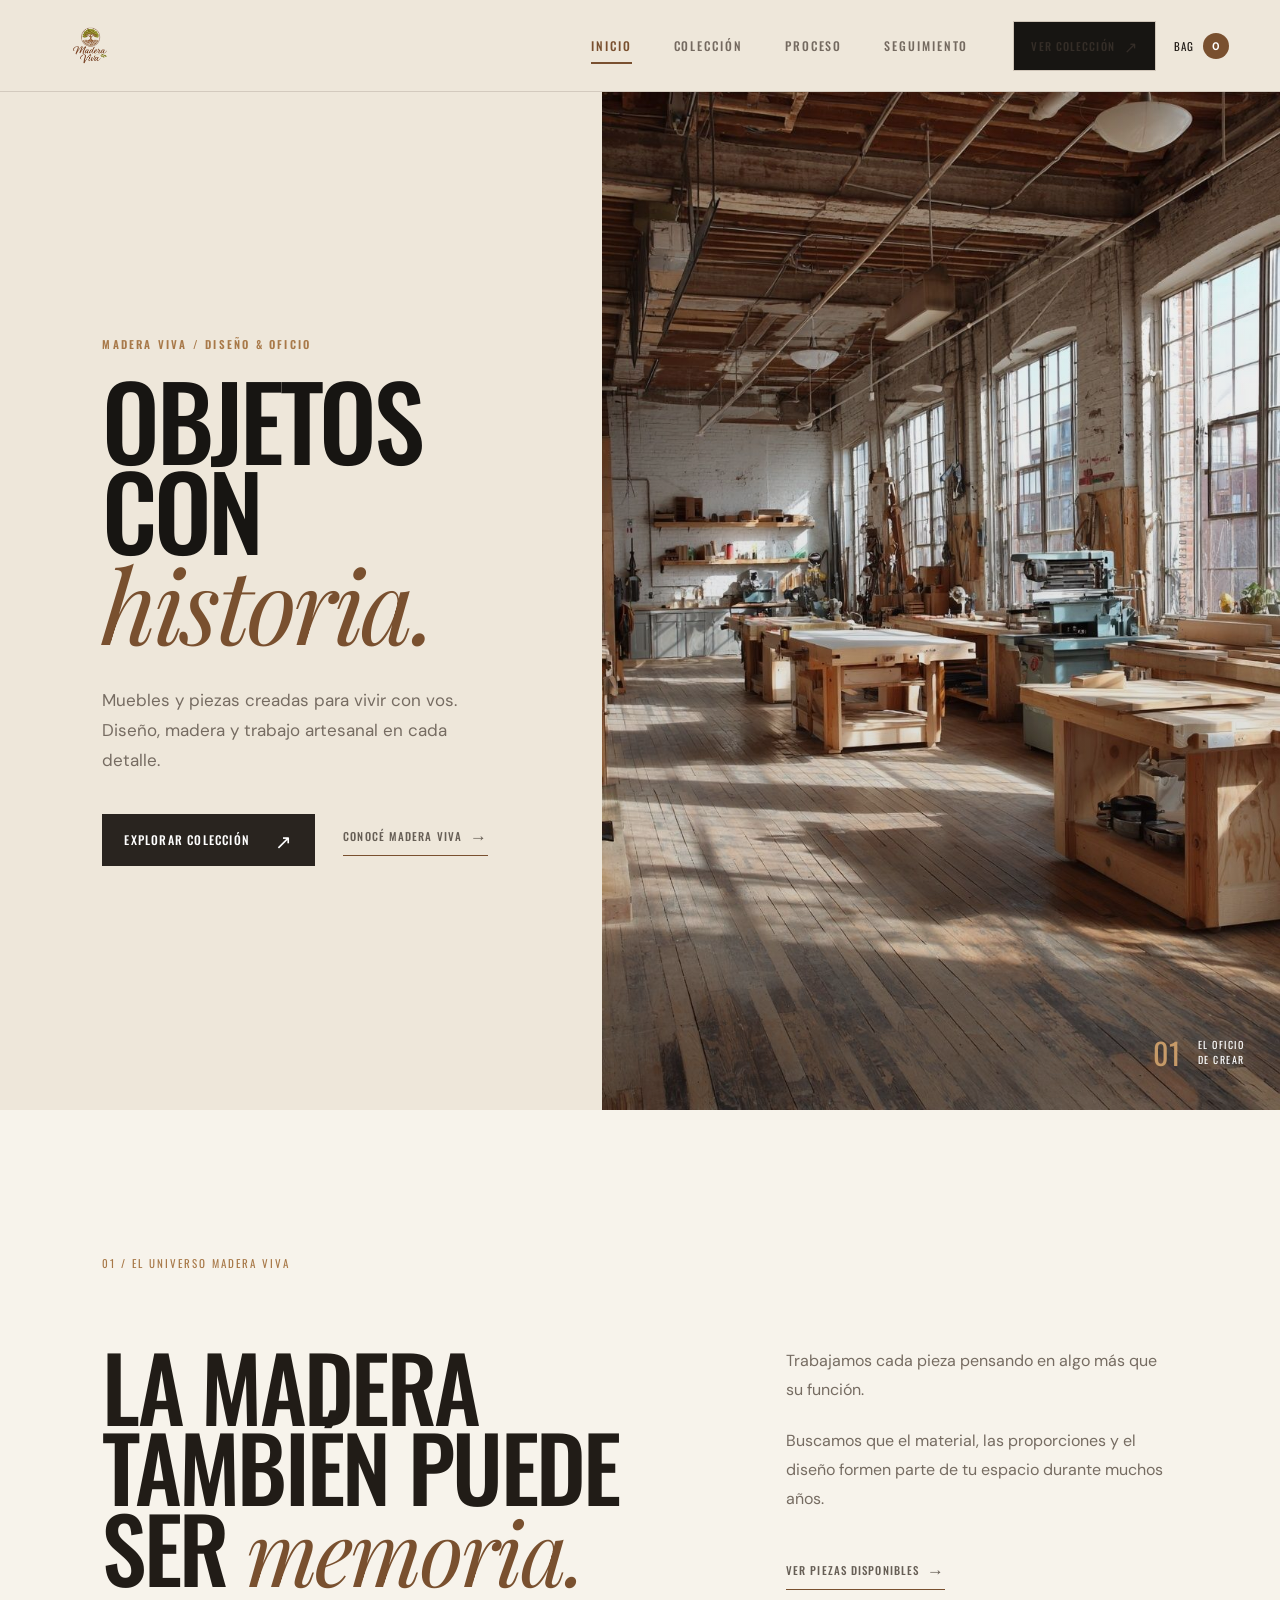
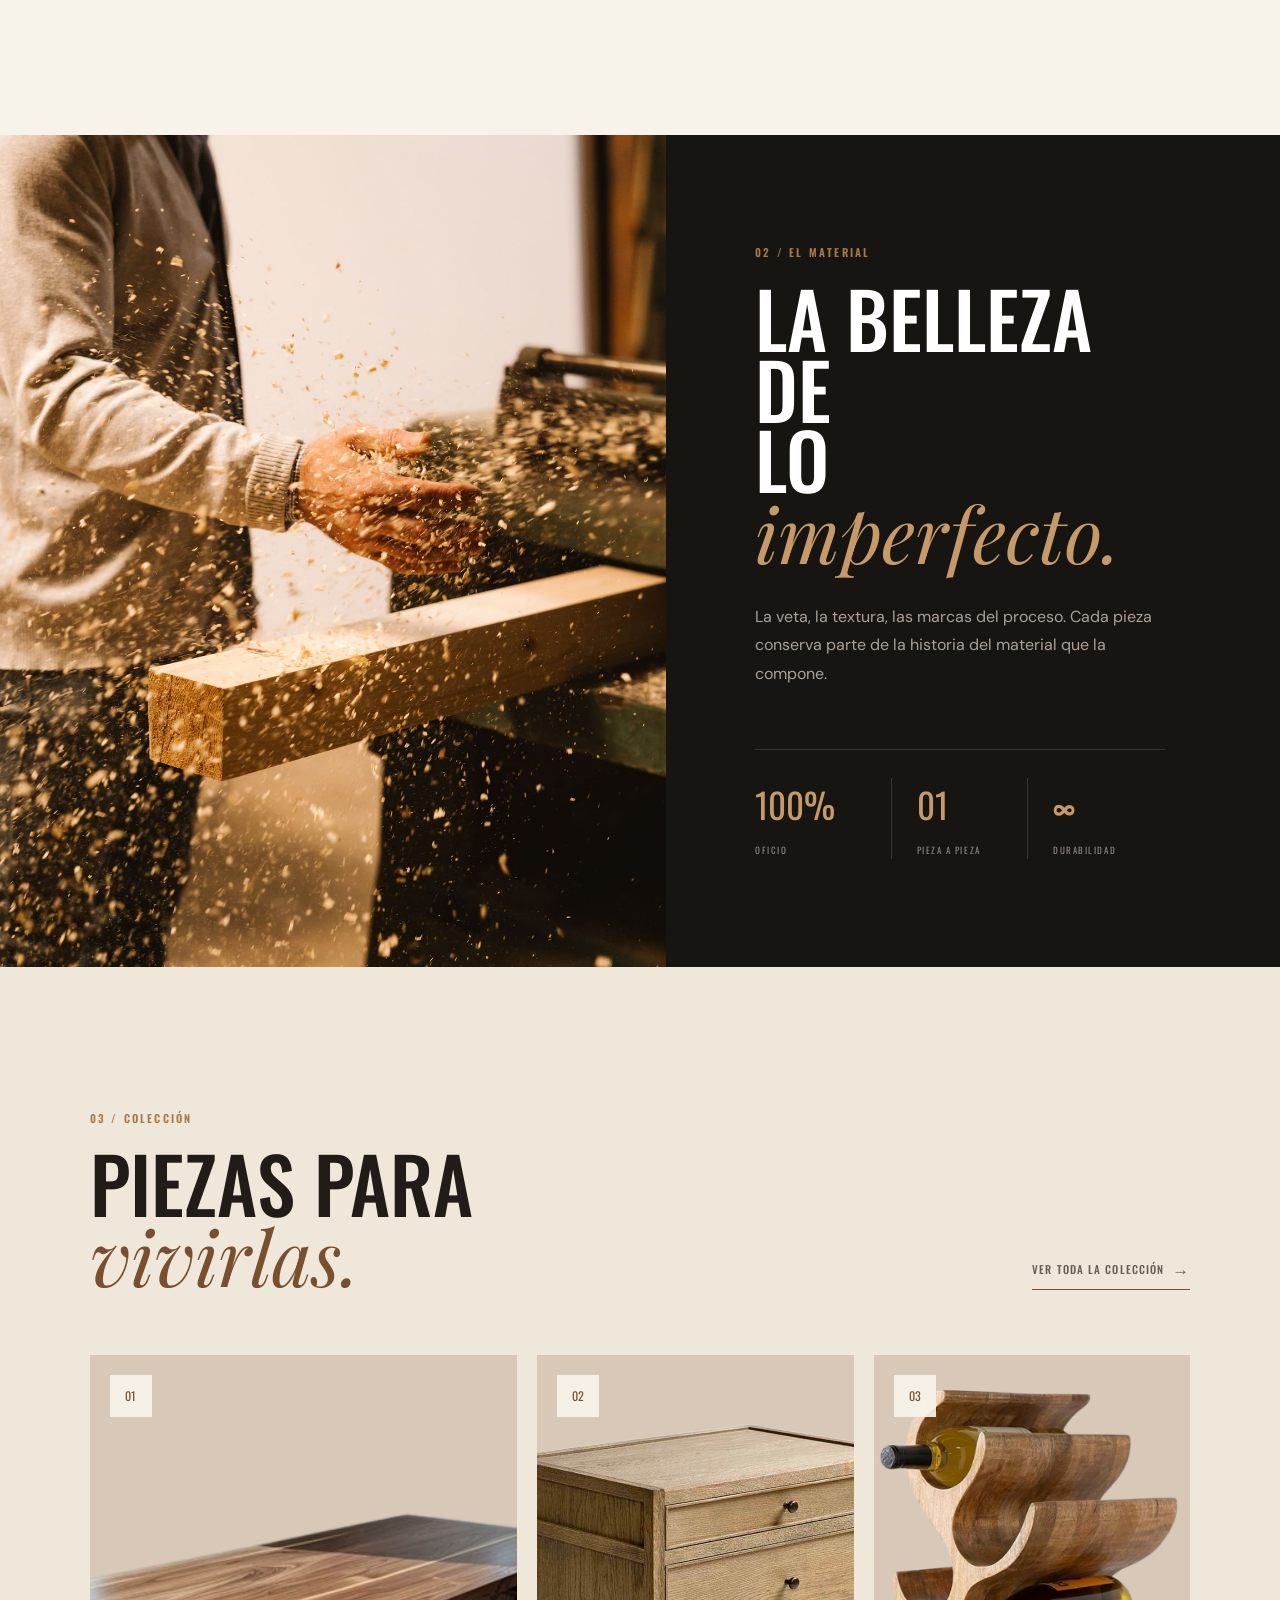
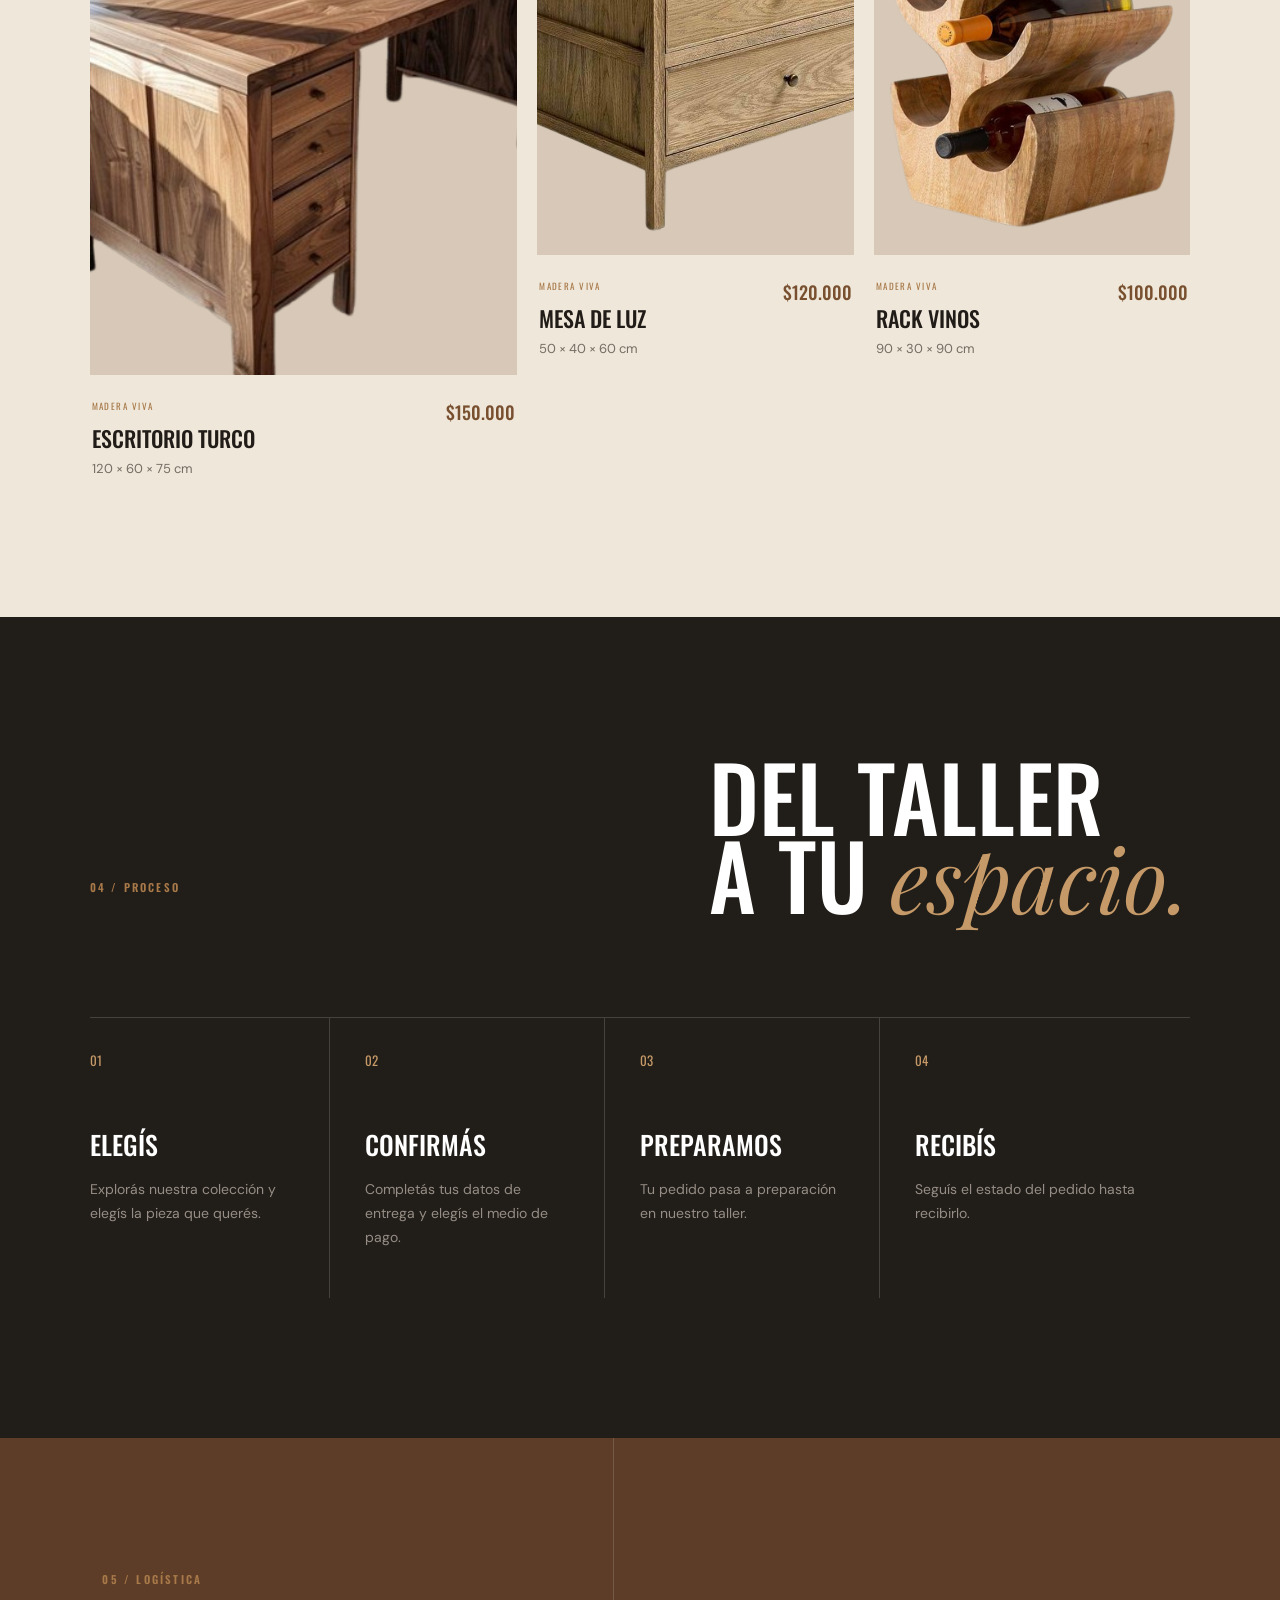
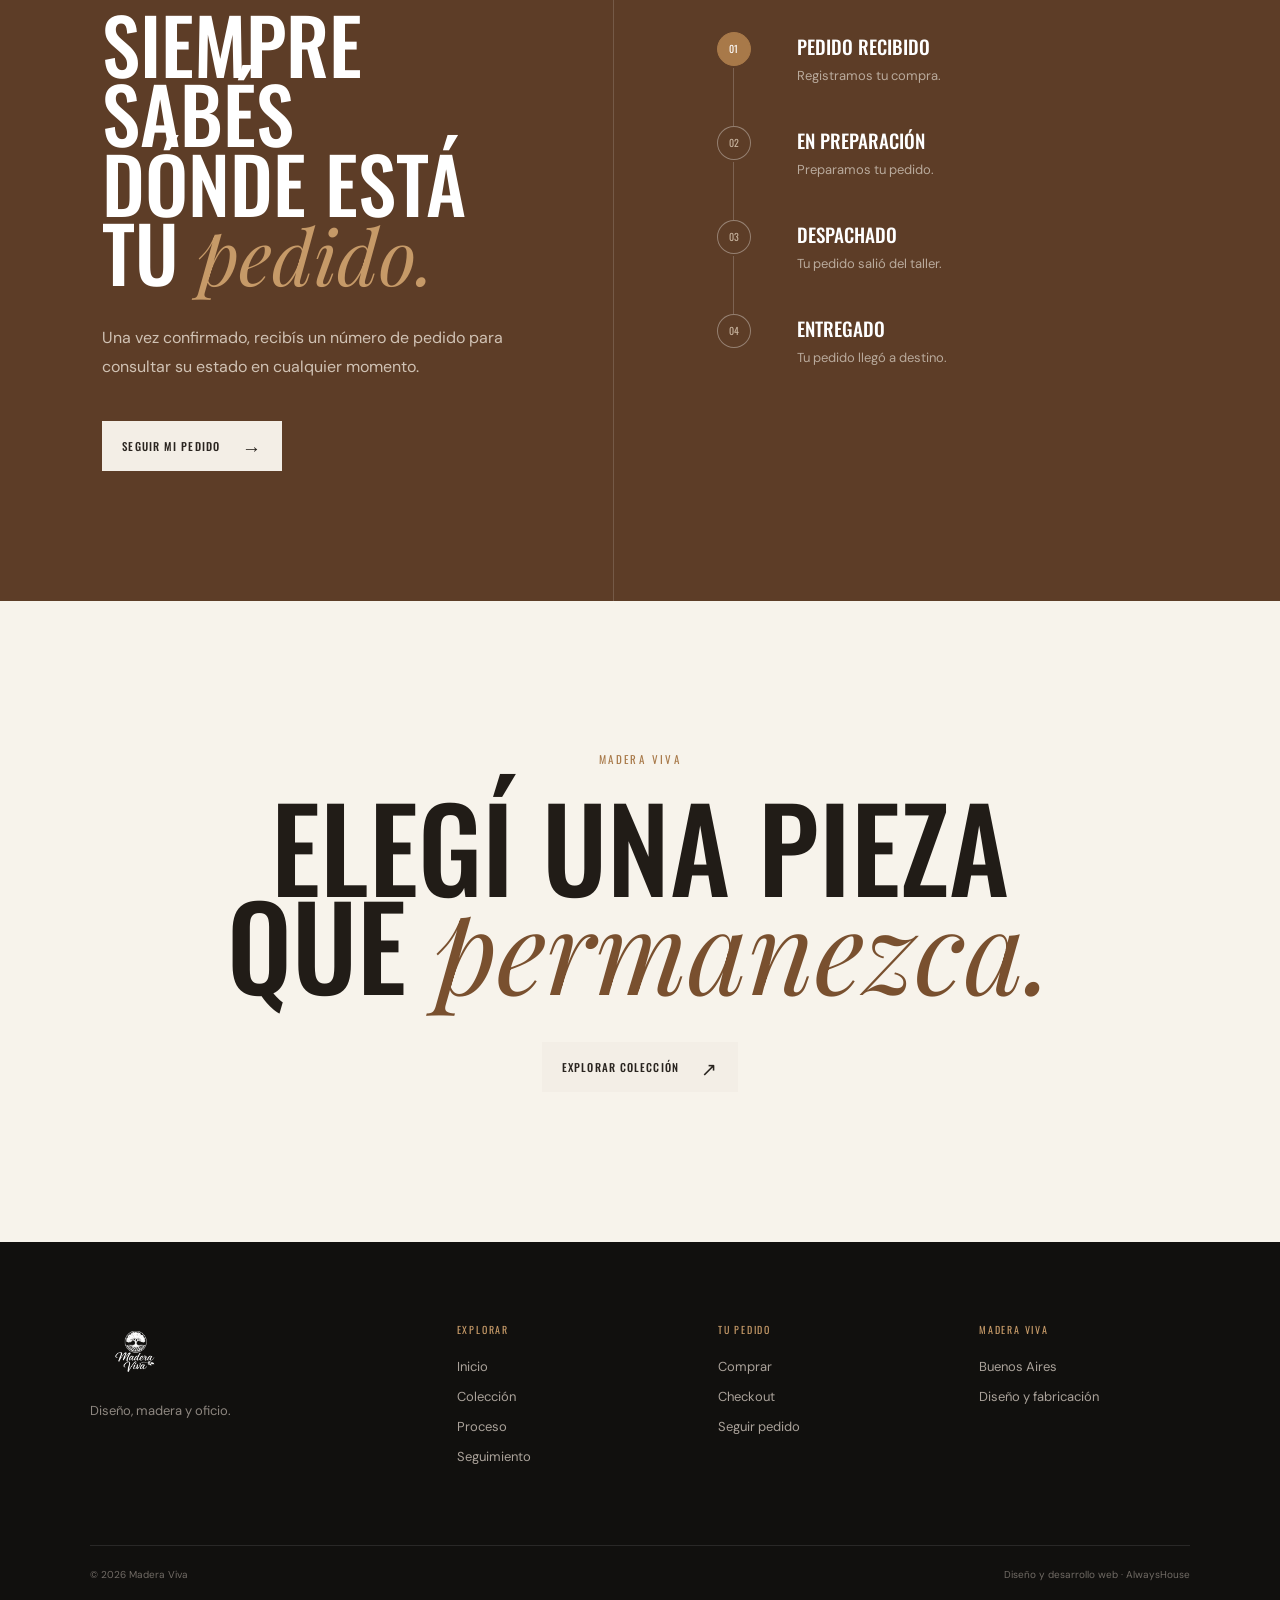
==== commit a44c62b6: "Add files via upload" ====
--- a/index.html
+++ b/index.html
@@ -26,6 +26,10 @@
 <link
 rel="stylesheet"
 href="assets/style/paginaoficial.css">
+
+<link
+rel="stylesheet"
+href="assets/style/carrito.css">
 
 <title>Madera Viva | Diseño en madera</title>
 
--- a/assets/style/paginaoficial.css
+++ b/assets/style/paginaoficial.css
@@ -1,282 +1,4261 @@
-@import url('https://fonts.googleapis.com/css2?family=Cormorant+Garamond:ital,wght@0,300..700;1,300..700&family=Playfair+Display:ital,wght@0,400..900;1,400..900&display=swap');
-
-html{
-    scroll-behavior: smooth;
-}
-
-*{
+@import url('https://fonts.googleapis.com/css2?family=DM+Sans:wght@400;500;600;700&family=Oswald:wght@400;500;600&family=Playfair+Display:ital,wght@0,400;0,500;0,600;1,400;1,500&display=swap');
+
+
+/* =========================================================
+   VARIABLES
+   ========================================================= */
+
+:root {
+
+    --black: #171512;
+    --black-soft: #211d18;
+
+    --brown-dark: #5d3d27;
+    --brown: #79502f;
+    --wood: #a87949;
+    --wood-light: #c69a68;
+
+    --cream: #eee7da;
+    --cream-light: #f7f3eb;
+    --paper: #faf8f3;
+
+    --line: rgba(40, 31, 23, .14);
+
+    --text: #211c17;
+    --muted: #766c62;
+
+    --max: 1380px;
+}
+
+
+/* =========================================================
+   RESET
+   ========================================================= */
+
+* {
     margin: 0;
     padding: 0;
     box-sizing: border-box;
 }
 
-body{
-    background-color: #f7f1e7;
-    font-family:"Cormorant Garamond";
-    color: rgba(77, 39, 2, 0.89);
-}
-
-
-header{
-    display: flex;
+
+html {
+    scroll-behavior: smooth;
+}
+
+
+body {
+
+    background: var(--cream);
+
+    color: var(--text);
+
+    font-family: "DM Sans", sans-serif;
+
+    overflow-x: hidden;
+}
+
+
+img {
+
+    display: block;
+
+    max-width: 100%;
+}
+
+
+a {
+
+    color: inherit;
+
+    text-decoration: none;
+}
+
+
+button,
+input,
+select {
+
+    font: inherit;
+}
+
+
+/* =========================================================
+   HEADER
+   ========================================================= */
+
+.site-header {
+
+    position: fixed;
+
+    top: 0;
+    left: 0;
+    right: 0;
+
+    z-index: 1000;
+
+    height: 92px;
+
+    background: rgba(238, 231, 218, .94);
+
+    backdrop-filter: blur(12px);
+
+    border-bottom: 1px solid var(--line);
+}
+
+
+.header-inner {
+
+    width: min(var(--max), 92%);
+
+    height: 100%;
+
+    margin: auto;
+
+    display: flex;
+
     align-items: center;
-    justify-content:space-evenly;
-    align-content: center;
-    box-shadow: 0 2px 5px rgba(0,0,0,0.1);
-}
-
-header img{
-    width: 200px;
+
+    justify-content: space-between;
+}
+
+
+.brand img {
+
+    width: 78px;
+
     height: auto;
 }
 
-header ul{
-    display: flex;
-    gap: 20px;
-    text-decoration: none;
-    list-style: none;
-}
-
-header ul img{
-    width: 30px;
-    height: auto;
-    transition: ease-in-out 0.5s;
-}
-
-header ul img:hover{
-    transform: scale(1.1);
-
-}
-
-/*MAIN*/
-main{
-    display: flex;
-    justify-content: space-between;
-    margin: 10px;
-    padding: 15px;
-
-}
-
-main h1 {
-    font-size: 140px;
-    color: rgba(77, 39, 2, 0.89);
-    font-style: italic;
-}
-
-main img{
-    width: 450px;
-    height: auto;
-    max-height: 600px;
-    padding: 10px;
-    border-radius: 20px 10px;
-}
-
-.seccion_secundario img {
-    width: 500px;
-    height:550px;
-    object-fit: cover;
-    border-radius: 5px 40px;
-    padding: 20px;
-}
-
-.seccion_grupo_texto{
-    display: flex;
-    flex-direction: column; /* esto los pone uno debajo del otro */
-    align-items:center; /* mantiene todo alineado a la derecha */
-    gap: 10px;
-}
-.seccion_grupo_texto p{
-    font-size: 25px;
-}
-
-.seccion_grupo_texto a{
-    font-size: 20px;
-    text-decoration: none;
+
+.desktop-nav {
+
+    display: flex;
+
+    align-items: center;
+
+    gap: 42px;
+
+    margin-left: auto;
+
+    margin-right: 45px;
+}
+
+
+.desktop-nav a {
+
+    position: relative;
+
+    font-family: "Oswald", sans-serif;
+
+    font-size: 12px;
+
+    font-weight: 500;
+
+    letter-spacing: .16em;
+
+    text-transform: uppercase;
+
+    color: #746a60;
+
+    transition: .3s ease;
+}
+
+
+.desktop-nav a::after {
+
+    content: "";
+
+    position: absolute;
+
+    left: 0;
+    bottom: -10px;
+
+    width: 0;
+
+    height: 2px;
+
+    background: var(--brown);
+
+    transition: .3s ease;
+}
+
+
+.desktop-nav a:hover,
+.desktop-nav a.active {
+
+    color: var(--brown);
+}
+
+
+.desktop-nav a:hover::after,
+.desktop-nav a.active::after {
+
+    width: 100%;
+}
+
+
+.header-actions {
+
+    display: flex;
+
+    align-items: center;
+
+    gap: 18px;
+}
+
+
+.header-shop {
+
+    display: flex;
+
+    align-items: center;
+
+    gap: 14px;
+
+    padding: 15px 22px;
+
+    background: var(--black);
+
     color: white;
-    background-color:rgb(255, 136, 0);
-    padding: 15px;
-    border-radius: 5px;
-    transition: ease-in 0.5s;
-}
-
-.seccion_grupo_texto a:hover{
-    transform: scale(1.1);
-}
-
-/*TALLER*/
-
-.seccion_taller{
-    display: flex;
-    justify-content: center;
+
+    font-family: "Oswald", sans-serif;
+
+    font-size: 11px;
+
+    font-weight: 500;
+
+    letter-spacing: .12em;
+
+    text-transform: uppercase;
+
+    transition: .3s ease;
+}
+
+
+.header-shop:hover {
+
+    background: var(--brown);
+}
+
+
+.header-cart {
+
+    display: flex;
+
     align-items: center;
-    gap: 40px;
-}
-
-
-.seccion_taller img{
-    width: 400px;
-    height: 650px;
-    object-fit: contain;
-    border-radius: 200px;
-}
-
-.taller-texto h2{
-margin-bottom: 40px;
-}
-
-.taller-texto p{
-margin-bottom: 40px;
-}
-
-.taller-texto{
-font-size: 24px;
-}
-
-/*CATEGORIAS*/
-
-.categorias{
-    text-align: center;
-    padding: 60px 20px;
-}
-
-.categorias h2 {
-    font-size: 35px;
-    padding: 20px;
-}
-
-.categorias-grid{
-    display: grid;
-    grid-template-columns: repeat(auto-fit, minmax(200px,1fr));
-    
-    gap: 30px;
-}
-
-.categoria{
-    background: white;
-    padding: 20px;
-    border-radius: 10px;
-    transition: transform 0.3s, box-shadow 0.3s;
-}
-
-.categoria img{
-    width: 100%;
-    height: 250px;
-    object-fit: contain;
-}
-
-.categoria:hover{
-    transform: translateY(-5px);
-    box-shadow: 0 10px 20px rgba(0,0,0,0.15);
-}
-
-/*COMO TRABAJAMOS*/
-
-.proceso{
-text-align:center;
-padding:50px 20px;
-}
-
-.proceso h2{
-    font-size: 35px;
-    margin: 10px;
-
-}
-
-.pasos{
-display:flex;
-flex-direction: column;
-align-items: center;
-gap:20px;
-margin-top: 20px;
-justify-content:center;
-flex-wrap:wrap;
-}
-
-.paso{
-background:#724301;
-color: blanchedalmond;
-padding:20px;
-border-radius:10px;
-width:220px;
-}
-
-/*PRODUCTOS*/
-#productos h5{
-    font-size: 45Px;
-    font-style: italic;
-    margin: 15px;
-}
-
-/*JS*/
-#contenedor-productos{
-    display: grid;
-    grid-template-columns: 1fr 1fr;
-    gap: 20px;
-}
-
-.productos-carta{
-    display: flex;
-    flex-direction: column;
+
+    gap: 8px;
+
+    border: 0;
+
+    background: transparent;
+
+    cursor: pointer;
+
+    color: var(--text);
+}
+
+
+.cart-symbol {
+
+    font-family: "Oswald", sans-serif;
+
+    font-size: 11px;
+
+    letter-spacing: .12em;
+
+    text-transform: uppercase;
+}
+
+
+.cart-number {
+
+    width: 26px;
+    height: 26px;
+
+    display: flex;
+
     align-items: center;
     justify-content: center;
-    margin: 10px;
+
+    border-radius: 50%;
+
+    background: var(--brown);
+
+    color: white;
+
+    font-size: 11px;
+
+    font-weight: 700;
+}
+
+
+.menu-button {
+
+    display: none;
+
+    width: 34px;
+    height: 30px;
+
+    border: 0;
+
+    background: transparent;
+
+    cursor: pointer;
+}
+
+
+.menu-button span {
+
+    display: block;
+
+    width: 100%;
+
+    height: 2px;
+
+    margin: 5px 0;
+
+    background: var(--black);
+}
+
+
+.mobile-nav {
+
+    display: none;
+}
+
+
+/* =========================================================
+   GENERALES
+   ========================================================= */
+
+main {
+
+    padding-top: 92px;
+}
+
+
+.eyebrow {
+
+    display: inline-block;
+
+    margin-bottom: 22px;
+
+    font-family: "Oswald", sans-serif;
+
+    font-size: 11px;
+
+    font-weight: 600;
+
+    letter-spacing: .2em;
+
+    text-transform: uppercase;
+
+    color: var(--wood);
+}
+
+
+h1,
+h2,
+h3 {
+
+    font-weight: 500;
+}
+
+
+h1,
+h2 {
+
+    font-family: "Oswald", sans-serif;
+
+    text-transform: uppercase;
+}
+
+
+h1 em,
+h2 em {
+
+    font-family: "Playfair Display", serif;
+
+    font-weight: 400;
+
+    text-transform: none;
+}
+
+
+/* =========================================================
+   BOTONES
+   ========================================================= */
+
+.button-dark,
+.button-light {
+
+    display: inline-flex;
+
+    align-items: center;
+
+    gap: 30px;
+
+    padding: 17px 24px;
+
+    font-family: "Oswald", sans-serif;
+
+    font-size: 12px;
+
+    font-weight: 500;
+
+    letter-spacing: .12em;
+
+    text-transform: uppercase;
+
+    transition: .3s ease;
+}
+
+
+.button-dark {
+
+    background: var(--black);
+
+    color: white;
+}
+
+
+.button-dark:hover {
+
+    background: var(--brown);
+
+    transform: translateY(-2px);
+}
+
+
+.button-light {
+
+    background: var(--cream-light);
+
+    color: var(--black);
+}
+
+
+.button-light:hover {
+
+    background: white;
+
+    transform: translateY(-2px);
+}
+
+
+.text-link {
+
+    display: inline-flex;
+
+    align-items: center;
+
+    gap: 15px;
+
+    font-family: "Oswald", sans-serif;
+
+    font-size: 12px;
+
+    font-weight: 500;
+
+    letter-spacing: .12em;
+
+    text-transform: uppercase;
+
+    border-bottom: 1px solid var(--brown);
+
+    padding-bottom: 7px;
+
+    transition: .3s ease;
+}
+
+
+.text-link:hover {
+
+    color: var(--brown);
+
+    gap: 22px;
+}
+
+
+/* =========================================================
+   HERO
+   ========================================================= */
+
+.mv-hero {
+
+    min-height: calc(100vh - 92px);
+
+    display: grid;
+
+    grid-template-columns: 47% 53%;
+
+    position: relative;
+
+    background: var(--cream);
+}
+
+
+.hero-content {
+
+    display: flex;
+
+    flex-direction: column;
+
+    justify-content: center;
+
+    padding: 80px 8vw;
+
+    position: relative;
+
+    z-index: 2;
+}
+
+
+.hero-content h1 {
+
+    font-size: clamp(65px, 8vw, 125px);
+
+    line-height: .88;
+
+    letter-spacing: -.035em;
+
+    color: var(--black);
+
+    margin-bottom: 38px;
+}
+
+
+.hero-content h1 em {
+
+    color: var(--brown);
+}
+
+
+.hero-content > p {
+
+    max-width: 470px;
+
+    margin-bottom: 38px;
+
+    color: var(--muted);
+
+    font-size: 17px;
+
+    line-height: 1.75;
+}
+
+
+.hero-actions {
+
+    display: flex;
+
+    align-items: center;
+
+    gap: 28px;
+}
+
+
+.hero-image {
+
+    position: relative;
+
+    min-height: 680px;
+
+    overflow: hidden;
+
+    background: #d8c6b0;
+}
+
+
+.hero-image img {
+
+    width: 100%;
+    height: 100%;
+
+    object-fit: cover;
+
+    object-position: center;
+
+    transition: transform 1s ease;
+}
+
+
+.hero-image:hover img {
+
+    transform: scale(1.025);
+}
+
+
+.hero-image::after {
+
+    content: "";
+
+    position: absolute;
+
+    inset: 0;
+
+    background:
+        linear-gradient(
+            180deg,
+            rgba(0,0,0,.02),
+            rgba(0,0,0,.18)
+        );
+
+    pointer-events: none;
+}
+
+
+.hero-image-label {
+
+    position: absolute;
+
+    right: 35px;
+
+    bottom: 35px;
+
+    z-index: 2;
+
+    display: flex;
+
+    align-items: center;
+
+    gap: 18px;
+
+    color: white;
+}
+
+
+.hero-image-label span {
+
+    font-family: "Oswald", sans-serif;
+
+    font-size: 30px;
+
+    color: var(--wood-light);
+}
+
+
+.hero-image-label p {
+
+    font-family: "Oswald", sans-serif;
+
+    font-size: 10px;
+
+    line-height: 1.5;
+
+    letter-spacing: .15em;
+}
+
+
+.hero-vertical {
+
+    position: absolute;
+
+    right: 20px;
+
+    top: 50%;
+
+    transform: translateY(-50%) rotate(90deg);
+
+    transform-origin: center;
+
+    font-family: "Oswald", sans-serif;
+
+    font-size: 9px;
+
+    letter-spacing: .3em;
+
+    color: rgba(33,28,23,.4);
+}
+
+
+/* =========================================================
+   INTRO
+   ========================================================= */
+
+.intro-section {
+
+    padding: 145px 8vw;
+
+    background: var(--cream-light);
+}
+
+
+.section-number {
+
+    margin-bottom: 75px;
+
+    font-family: "Oswald", sans-serif;
+
+    font-size: 11px;
+
+    letter-spacing: .18em;
+
+    color: var(--wood);
+
+    text-transform: uppercase;
+}
+
+
+.intro-grid {
+
+    display: grid;
+
+    grid-template-columns: 1.15fr .85fr;
+
+    gap: 12vw;
+
+    align-items: end;
+}
+
+
+.intro-grid h2 {
+
+    font-size: clamp(55px, 7vw, 105px);
+
+    line-height: .9;
+
+    letter-spacing: -.03em;
+}
+
+
+.intro-grid h2 em {
+
+    color: var(--brown);
+}
+
+
+.intro-copy {
+
+    max-width: 480px;
+}
+
+
+.intro-copy p {
+
+    margin-bottom: 22px;
+
+    font-size: 16px;
+
+    line-height: 1.8;
+
+    color: var(--muted);
+}
+
+
+.intro-copy .text-link {
+
+    margin-top: 22px;
+}
+
+
+/* =========================================================
+   MATERIAL
+   ========================================================= */
+
+.material-section {
+
+    display: grid;
+
+    grid-template-columns: 52% 48%;
+
+    min-height: 720px;
+
+    background: var(--black);
+}
+
+
+.material-image {
+
+    min-height: 650px;
+
+    overflow: hidden;
+}
+
+
+.material-image img {
+
+    width: 100%;
+    height: 100%;
+
+    object-fit: cover;
+
+    object-position: center;
+
+    transition: transform 1s ease;
+}
+
+
+.material-image:hover img {
+
+    transform: scale(1.025);
+}
+
+
+.material-copy {
+
+    display: flex;
+
+    flex-direction: column;
+
+    justify-content: center;
+
+    padding: 100px 9vw 100px 7vw;
+
+    color: white;
+}
+
+
+.material-copy h2 {
+
+    margin-bottom: 35px;
+
+    font-size: clamp(55px, 6vw, 90px);
+
+    line-height: .92;
+}
+
+
+.material-copy h2 em {
+
+    color: var(--wood-light);
+}
+
+
+.material-copy > p {
+
+    max-width: 500px;
+
+    color: #aaa198;
+
+    font-size: 16px;
+
+    line-height: 1.8;
+
+    margin-bottom: 60px;
+}
+
+
+.material-stats {
+
+    display: grid;
+
+    grid-template-columns: repeat(3, 1fr);
+
+    max-width: 540px;
+
+    border-top: 1px solid rgba(255,255,255,.15);
+
+    padding-top: 28px;
+}
+
+
+.material-stats div {
+
+    padding-right: 20px;
+
+    border-right: 1px solid rgba(255,255,255,.15);
+}
+
+
+.material-stats div:last-child {
+
+    border-right: 0;
+
+    padding-left: 25px;
+}
+
+
+.material-stats div:nth-child(2) {
+
+    padding-left: 25px;
+}
+
+
+.material-stats strong {
+
+    display: block;
+
+    margin-bottom: 8px;
+
+    font-family: "Oswald", sans-serif;
+
+    font-size: 35px;
+
+    font-weight: 400;
+
+    color: var(--wood-light);
+}
+
+
+.material-stats span {
+
+    font-family: "Oswald", sans-serif;
+
+    font-size: 9px;
+
+    letter-spacing: .17em;
+
+    color: #8d857e;
+}
+
+
+/* =========================================================
+   COLECCIÓN DESTACADA
+   ========================================================= */
+
+.featured-section {
+
+    padding: 140px 7vw;
+
+    background: var(--cream);
+}
+
+
+.section-heading {
+
+    display: flex;
+
+    align-items: end;
+
+    justify-content: space-between;
+
+    margin-bottom: 65px;
+}
+
+
+.section-heading h2 {
+
+    font-size: clamp(55px, 6vw, 90px);
+
+    line-height: .9;
+}
+
+
+.section-heading h2 em {
+
+    color: var(--brown);
+}
+
+
+.featured-grid {
+
+    display: grid;
+
+    grid-template-columns: 1.35fr 1fr 1fr;
+
+    gap: 20px;
+}
+
+
+.featured-card {
+
+    display: block;
+
+    min-width: 0;
+}
+
+
+.featured-photo {
+
+    position: relative;
+
+    width: 100%;
+
+    height: 500px;
+
+    overflow: hidden;
+
+    background: #d7c8b7;
+}
+
+
+.featured-main .featured-photo {
+
+    height: 620px;
+}
+
+
+.featured-photo img {
+
+    width: 100%;
+    height: 100%;
+
+    object-fit: cover;
+
+    object-position: center;
+
+    transition: transform .7s ease;
+}
+
+
+.featured-card:hover .featured-photo img {
+
+    transform: scale(1.04);
+}
+
+
+.featured-photo span {
+
+    position: absolute;
+
+    left: 20px;
+
+    top: 20px;
+
+    width: 42px;
+    height: 42px;
+
+    display: flex;
+
+    align-items: center;
+    justify-content: center;
+
+    background: rgba(247,243,235,.92);
+
+    font-family: "Oswald", sans-serif;
+
+    font-size: 12px;
+
+    color: var(--brown);
+}
+
+
+.featured-info {
+
+    display: flex;
+
+    justify-content: space-between;
+
+    align-items: flex-start;
+
+    gap: 20px;
+
+    padding: 24px 2px 0;
+}
+
+
+.featured-info small {
+
+    display: block;
+
+    margin-bottom: 9px;
+
+    font-family: "Oswald", sans-serif;
+
+    font-size: 9px;
+
+    letter-spacing: .16em;
+
+    color: var(--wood);
+}
+
+
+.featured-info h3 {
+
+    margin-bottom: 6px;
+
+    font-family: "Oswald", sans-serif;
+
+    font-size: 22px;
+
+    text-transform: uppercase;
+}
+
+
+.featured-info p {
+
+    font-size: 13px;
+
+    color: var(--muted);
+}
+
+
+.featured-info > strong {
+
+    white-space: nowrap;
+
+    font-family: "Oswald", sans-serif;
+
+    font-size: 18px;
+
+    font-weight: 500;
+
+    color: var(--brown);
+}
+
+
+/* =========================================================
+   PROCESO
+   ========================================================= */
+
+.process-section {
+
+    padding: 140px 7vw;
+
+    background: var(--black-soft);
+
+    color: white;
+}
+
+
+.process-header {
+
+    display: flex;
+
+    justify-content: space-between;
+
+    align-items: end;
+
+    margin-bottom: 100px;
+}
+
+
+.process-header h2 {
+
+    font-size: clamp(55px, 7vw, 105px);
+
+    line-height: .88;
+}
+
+
+.process-header h2 em {
+
+    color: var(--wood-light);
+}
+
+
+.process-steps {
+
+    display: grid;
+
+    grid-template-columns: repeat(4, 1fr);
+
+    border-top: 1px solid rgba(255,255,255,.16);
+}
+
+
+.process-step {
+
+    min-height: 280px;
+
+    padding: 32px 35px 30px 0;
+
+    margin-right: 35px;
+
+    border-right: 1px solid rgba(255,255,255,.16);
+}
+
+
+.process-step:last-child {
+
+    border-right: 0;
+
+    margin-right: 0;
+}
+
+
+.process-step > span {
+
+    display: block;
+
+    margin-bottom: 55px;
+
+    font-family: "Oswald", sans-serif;
+
+    font-size: 13px;
+
+    color: var(--wood-light);
+}
+
+
+.process-step h3 {
+
+    margin-bottom: 14px;
+
+    font-family: "Oswald", sans-serif;
+
+    font-size: 26px;
+
+    text-transform: uppercase;
+}
+
+
+.process-step p {
+
+    max-width: 220px;
+
+    color: #968e86;
+
+    font-size: 14px;
+
+    line-height: 1.7;
+}
+
+
+/* =========================================================
+   LOGÍSTICA
+   ========================================================= */
+
+.logistics-section {
+
+    display: grid;
+
+    grid-template-columns: 48% 52%;
+
+    background: var(--brown-dark);
+
+    color: white;
+}
+
+
+.logistics-copy {
+
+    padding: 130px 8vw;
+
+    border-right: 1px solid rgba(255,255,255,.15);
+}
+
+
+.logistics-copy h2 {
+
+    margin-bottom: 35px;
+
+    font-size: clamp(55px, 6vw, 90px);
+
+    line-height: .9;
+}
+
+
+.logistics-copy h2 em {
+
+    color: var(--wood-light);
+}
+
+
+.logistics-copy > p {
+
+    max-width: 450px;
+
+    margin-bottom: 40px;
+
+    color: #d0c2b4;
+
+    line-height: 1.8;
+}
+
+
+.logistics-timeline {
+
+    padding: 100px 8vw;
+
+    display: flex;
+
+    flex-direction: column;
+
+    justify-content: center;
+}
+
+
+.timeline-item {
+
+    display: grid;
+
+    grid-template-columns: 55px 1fr;
+
+    gap: 25px;
+
+    position: relative;
+
+    padding-bottom: 42px;
+}
+
+
+.timeline-item:not(:last-child)::before {
+
+    content: "";
+
+    position: absolute;
+
+    left: 16px;
+
+    top: 36px;
+
+    bottom: 0;
+
+    width: 1px;
+
+    background: rgba(255,255,255,.2);
+}
+
+
+.timeline-item > span {
+
+    width: 34px;
+    height: 34px;
+
+    display: flex;
+
+    align-items: center;
+    justify-content: center;
+
+    border: 1px solid rgba(255,255,255,.35);
+
+    border-radius: 50%;
+
+    font-family: "Oswald", sans-serif;
+
+    font-size: 10px;
+
+    color: #c7b39e;
+
+    background: var(--brown-dark);
+
+    z-index: 2;
+}
+
+
+.timeline-item.active > span {
+
+    background: var(--wood);
+
+    border-color: var(--wood);
+
+    color: white;
+}
+
+
+.timeline-item strong {
+
+    display: block;
+
+    margin-bottom: 7px;
+
+    font-family: "Oswald", sans-serif;
+
+    font-size: 19px;
+
+    font-weight: 500;
+
+    text-transform: uppercase;
+}
+
+
+.timeline-item p {
+
+    font-size: 13px;
+
+    color: #b9aa9c;
+}
+
+
+/* =========================================================
+   CTA FINAL
+   ========================================================= */
+
+.final-cta {
+
+    padding: 150px 30px;
+
     text-align: center;
+
+    background: var(--cream-light);
+}
+
+
+.final-cta > span {
+
+    display: block;
+
+    margin-bottom: 30px;
+
+    font-family: "Oswald", sans-serif;
+
+    font-size: 11px;
+
+    letter-spacing: .22em;
+
+    color: var(--wood);
+}
+
+
+.final-cta h2 {
+
+    margin-bottom: 45px;
+
+    font-size: clamp(65px, 9vw, 135px);
+
+    line-height: .85;
+}
+
+
+.final-cta h2 em {
+
+    color: var(--brown);
+}
+
+
+/* =========================================================
+   SEGUIMIENTO
+   ========================================================= */
+
+.tracking-page {
+
+    background: var(--cream);
+
+}
+
+
+.tracking-main {
+
+    padding-top: 92px;
+}
+
+
+.tracking-hero {
+
+    min-height: 630px;
+
+    padding: 110px 7vw;
+
+    display: grid;
+
+    grid-template-columns: 1fr 1fr;
+
+    align-items: center;
+
+    gap: 8vw;
+
+    background: var(--black-soft);
+
+    color: white;
+}
+
+
+.tracking-hero h1 {
+
+    font-size: clamp(70px, 8vw, 125px);
+
+    line-height: .82;
+
+    letter-spacing: -.04em;
+}
+
+
+.tracking-hero h1 em {
+
+    color: var(--wood-light);
+}
+
+
+.tracking-hero > div:first-child p {
+
+    max-width: 480px;
+
+    margin-top: 35px;
+
+    color: #b8aea4;
+
+    line-height: 1.7;
+}
+
+
+.tracking-search {
+
+    padding: 48px;
+
+    background: var(--cream-light);
+
+    color: var(--text);
+}
+
+
+.tracking-search label {
+
+    display: block;
+
+    margin-bottom: 14px;
+
+    font-family: "Oswald", sans-serif;
+
+    font-size: 10px;
+
+    letter-spacing: .18em;
+
+    color: var(--brown);
+}
+
+
+.tracking-input {
+
+    display: flex;
+
+    width: 100%;
+
+    background: white;
+
+    border: 1px solid #d7cec3;
+}
+
+
+.tracking-input input {
+
+    flex: 1;
+
+    min-width: 0;
+
+    border: 0;
+
+    outline: none;
+
     padding: 20px;
-}
-
-.productos-carta h3{
+
+    background: transparent;
+
+    font-size: 15px;
+
+    color: var(--text);
+}
+
+
+.tracking-input button {
+
+    min-width: 145px;
+
+    border: 0;
+
+    background: var(--brown);
+
+    color: white;
+
+    cursor: pointer;
+
+    font-family: "Oswald", sans-serif;
+
+    font-size: 12px;
+
+    letter-spacing: .12em;
+
+    text-transform: uppercase;
+
+    transition: .3s ease;
+}
+
+
+.tracking-input button:hover {
+
+    background: var(--black);
+}
+
+
+.tracking-input button span {
+
+    margin-left: 10px;
+}
+
+
+.tracking-example {
+
+    margin-top: 12px;
+
+    color: #958a80;
+
+    font-size: 11px;
+}
+
+
+.tracking-error {
+
+    margin-top: 15px;
+
+    color: #a44939;
+
+    font-size: 13px;
+
+    opacity: 0;
+
+    transition: .25s ease;
+}
+
+
+.tracking-error.mostrar {
+
+    opacity: 1;
+}
+
+
+/* RESULTADO */
+
+.tracking-result {
+
+    width: min(1180px, 90%);
+
+    margin: 0 auto;
+
+    padding: 100px 0 130px;
+
+    opacity: 0;
+
+    transform: translateY(30px);
+
+    transition:
+        opacity .6s ease,
+        transform .6s ease;
+}
+
+
+.tracking-result.mostrar {
+
+    opacity: 1;
+
+    transform: translateY(0);
+}
+
+
+.tracking-empty {
+
+    display: none;
+}
+
+
+.tracking-order-card {
+
+    background: var(--cream-light);
+
+    border: 1px solid var(--line);
+
+    box-shadow:
+        0 25px 70px rgba(35, 27, 20, .13);
+
+    position: relative;
+
+    overflow: hidden;
+}
+
+
+.tracking-order-card::before {
+
+    content: "";
+
+    display: block;
+
+    height: 7px;
+
+    background:
+        linear-gradient(
+            90deg,
+            #6d472d,
+            #b58452,
+            #6d472d
+        );
+}
+
+
+.tracking-order-top {
+
+    display: grid;
+
+    grid-template-columns: 1fr 1fr;
+
+    padding: 42px 48px;
+
+    border-bottom: 1px solid var(--line);
+}
+
+
+.tracking-order-top > div:first-child {
+
+    border-right: 1px solid var(--line);
+}
+
+
+.tracking-order-top > div:last-child {
+
+    padding-left: 48px;
+}
+
+
+.tracking-order-top span,
+.tracking-order-info span {
+
+    display: block;
+
+    margin-bottom: 10px;
+
+    font-family: "Oswald", sans-serif;
+
+    font-size: 10px;
+
+    font-weight: 600;
+
+    letter-spacing: .18em;
+
+    text-transform: uppercase;
+
+    color: var(--wood);
+}
+
+
+.tracking-order-top strong {
+
+    display: block;
+
+    font-family: "Oswald", sans-serif;
+
+    font-size: clamp(25px, 3vw, 42px);
+
+    font-weight: 500;
+
+    text-transform: uppercase;
+
+    color: var(--black);
+}
+
+
+#resultado-numero {
+
+    letter-spacing: .04em;
+}
+
+
+#resultado-estado {
+
+    color: var(--brown);
+}
+
+
+.tracking-order-info {
+
+    display: grid;
+
+    grid-template-columns: repeat(3, 1fr);
+
+    padding: 38px 48px;
+
+    border-bottom: 1px solid var(--line);
+}
+
+
+.tracking-order-info > div {
+
+    padding-right: 30px;
+}
+
+
+.tracking-order-info > div:not(:last-child) {
+
+    border-right: 1px solid var(--line);
+}
+
+
+.tracking-order-info > div:not(:first-child) {
+
+    padding-left: 30px;
+}
+
+
+.tracking-order-info strong {
+
+    display: block;
+
+    font-size: 17px;
+
+    font-weight: 500;
+
+    color: var(--black);
+}
+
+
+/* TIMELINE */
+
+.tracking-timeline {
+
+    display: grid;
+
+    grid-template-columns: repeat(4, 1fr);
+
+    padding: 55px 48px 65px;
+
+    position: relative;
+}
+
+
+.tracking-timeline::before {
+
+    content: "";
+
+    position: absolute;
+
+    left: 10%;
+
+    right: 10%;
+
+    top: 81px;
+
+    height: 1px;
+
+    background: #d5c9bb;
+}
+
+
+.tracking-step {
+
+    position: relative;
+
+    z-index: 2;
+
+    text-align: center;
+}
+
+
+.tracking-step span {
+
+    width: 52px;
+
+    height: 52px;
+
+    margin: 0 auto 20px;
+
+    display: flex;
+
+    align-items: center;
+
+    justify-content: center;
+
+    border-radius: 50%;
+
+    background: #e8e0d5;
+
+    border: 1px solid #d0c1b0;
+
+    font-family: "Oswald", sans-serif;
+
+    font-size: 14px;
+
+    color: #82684f;
+
+    transition: .35s ease;
+}
+
+
+.tracking-step strong {
+
+    display: block;
+
+    font-size: 14px;
+
+    font-weight: 500;
+
+    color: #877c72;
+
+    transition: .35s ease;
+}
+
+
+.tracking-step.active span {
+
+    background: var(--brown);
+
+    border-color: var(--brown);
+
+    color: white;
+}
+
+
+.tracking-step.active strong {
+
+    color: var(--black);
+}
+
+
+.tracking-step.current span {
+
+    box-shadow:
+        0 0 0 7px rgba(112, 74, 47, .12);
+}
+
+
+.tracking-step.current strong {
+
+    font-weight: 700;
+
+    color: var(--brown);
+}
+
+
+/* =========================================================
+   TRACKING HELP
+   ========================================================= */
+
+.tracking-help {
+
+    display: grid;
+
+    grid-template-columns: 1fr 1fr;
+
+    gap: 10vw;
+
+    padding: 110px 8vw;
+
+    background: var(--black);
+
+    color: white;
+}
+
+
+.tracking-help h2 {
+
+    font-size: clamp(55px, 6vw, 90px);
+
+    line-height: .9;
+}
+
+
+.tracking-help h2 em {
+
+    color: var(--wood-light);
+}
+
+
+.tracking-help > p {
+
+    align-self: end;
+
+    max-width: 500px;
+
+    color: #a9a099;
+
+    font-size: 15px;
+
+    line-height: 1.8;
+}
+
+
+/* =========================================================
+   FOOTER
+   ========================================================= */
+
+footer {
+
+    background: #11100e;
+
+    color: white;
+}
+
+
+.footer-main {
+
+    width: min(var(--max), 86%);
+
+    margin: auto;
+
+    padding: 80px 0;
+
+    display: grid;
+
+    grid-template-columns: 1.5fr 1fr 1fr 1fr;
+
+    gap: 50px;
+}
+
+
+.footer-brand img {
+
+    width: 90px;
+
+    margin-bottom: 20px;
+
+    filter: brightness(0) invert(1);
+}
+
+
+.footer-brand p {
+
+    color: #8e8780;
+
+    font-size: 13px;
+}
+
+
+.footer-column,
+.footer-location {
+
+    display: flex;
+
+    flex-direction: column;
+
+    align-items: flex-start;
+
+    gap: 13px;
+}
+
+
+.footer-column span,
+.footer-location span {
+
+    margin-bottom: 8px;
+
+    font-family: "Oswald", sans-serif;
+
+    font-size: 10px;
+
+    letter-spacing: .18em;
+
+    color: var(--wood-light);
+}
+
+
+.footer-column a,
+.footer-column p,
+.footer-location p {
+
+    color: #aaa29a;
+
+    font-size: 13px;
+
+    transition: .25s ease;
+}
+
+
+.footer-column a:hover {
+
+    color: white;
+
+    transform: translateX(4px);
+}
+
+
+.footer-bottom {
+
+    width: min(var(--max), 86%);
+
+    margin: auto;
+
+    padding: 22px 0;
+
+    border-top: 1px solid rgba(255,255,255,.1);
+
+    display: flex;
+
+    justify-content: space-between;
+
+    gap: 20px;
+
+    color: #716b65;
+
+    font-size: 10px;
+}
+
+
+/* =========================================================
+   RESPONSIVE TABLET
+   ========================================================= */
+
+@media (max-width: 1000px) {
+
+    .desktop-nav {
+
+        gap: 22px;
+
+        margin-right: 20px;
+    }
+
+
+    .header-shop {
+
+        padding: 13px 15px;
+    }
+
+
+    .mv-hero {
+
+        grid-template-columns: 1fr;
+
+    }
+
+
+    .hero-content {
+
+        min-height: 570px;
+
+        padding: 100px 7vw 70px;
+    }
+
+
+    .hero-image {
+
+        min-height: 550px;
+    }
+
+
+    .hero-vertical {
+
+        display: none;
+    }
+
+
+    .intro-grid {
+
+        gap: 7vw;
+    }
+
+
+    .material-section {
+
+        grid-template-columns: 1fr;
+    }
+
+
+    .material-image {
+
+        min-height: 550px;
+    }
+
+
+    .featured-grid {
+
+        grid-template-columns: 1fr 1fr;
+    }
+
+
+    .featured-main {
+
+        grid-column: 1 / -1;
+    }
+
+
+    .featured-main .featured-photo {
+
+        height: 550px;
+    }
+
+
+    .process-steps {
+
+        grid-template-columns: 1fr 1fr;
+    }
+
+
+    .process-step {
+
+        margin-bottom: 30px;
+    }
+
+
+    .logistics-section {
+
+        grid-template-columns: 1fr;
+    }
+
+
+    .logistics-copy {
+
+        border-right: 0;
+
+        border-bottom: 1px solid rgba(255,255,255,.15);
+    }
+
+
+    .tracking-hero {
+
+        grid-template-columns: 1fr;
+
+        gap: 50px;
+
+        padding: 90px 7vw;
+    }
+
+
+    .footer-main {
+
+        grid-template-columns: 1fr 1fr;
+    }
+
+}
+
+
+/* =========================================================
+   MOBILE
+   ========================================================= */
+
+@media (max-width: 700px) {
+
+    .site-header {
+
+        height: 76px;
+    }
+
+
+    main {
+
+        padding-top: 76px;
+    }
+
+
+    .header-inner {
+
+        width: 88%;
+    }
+
+
+    .brand img {
+
+        width: 65px;
+    }
+
+
+    .desktop-nav,
+    .header-shop {
+
+        display: none;
+    }
+
+
+    .menu-button {
+
+        display: block;
+    }
+
+
+    .mobile-nav {
+
+        position: absolute;
+
+        top: 76px;
+
+        left: 0;
+        right: 0;
+
+        display: flex;
+
+        flex-direction: column;
+
+        background: var(--cream-light);
+
+        border-bottom: 1px solid var(--line);
+
+        max-height: 0;
+
+        overflow: hidden;
+
+        transition: max-height .35s ease;
+    }
+
+
+    .mobile-nav.open {
+
+        max-height: 400px;
+
+        padding: 15px 6%;
+    }
+
+
+    .mobile-nav a {
+
+        padding: 16px 0;
+
+        border-bottom: 1px solid var(--line);
+
+        font-family: "Oswald", sans-serif;
+
+        font-size: 12px;
+
+        letter-spacing: .14em;
+
+        text-transform: uppercase;
+    }
+
+
+    .hero-content {
+
+        min-height: 540px;
+
+        padding: 75px 7vw 55px;
+    }
+
+
+    .hero-content h1 {
+
+        font-size: clamp(60px, 17vw, 90px);
+    }
+
+
+    .hero-content > p {
+
+        font-size: 14px;
+
+        line-height: 1.7;
+    }
+
+
+    .hero-actions {
+
+        align-items: flex-start;
+
+        flex-direction: column;
+
+        gap: 22px;
+    }
+
+
+    .hero-image {
+
+        min-height: 430px;
+    }
+
+
+    .intro-section,
+    .featured-section,
+    .process-section {
+
+        padding: 85px 7vw;
+    }
+
+
+    .section-number {
+
+        margin-bottom: 50px;
+    }
+
+
+    .intro-grid {
+
+        grid-template-columns: 1fr;
+
+        gap: 45px;
+    }
+
+
+    .intro-grid h2 {
+
+        font-size: clamp(55px, 15vw, 78px);
+    }
+
+
+    .material-image {
+
+        min-height: 400px;
+    }
+
+
+    .material-copy {
+
+        padding: 80px 7vw;
+    }
+
+
+    .material-copy h2 {
+
+        font-size: clamp(50px, 14vw, 75px);
+    }
+
+
+    .material-copy > p {
+
+        font-size: 14px;
+    }
+
+
+    .material-stats {
+
+        grid-template-columns: 1fr 1fr 1fr;
+    }
+
+
+    .material-stats strong {
+
+        font-size: 27px;
+    }
+
+
+    .material-stats div:nth-child(2),
+    .material-stats div:last-child {
+
+        padding-left: 15px;
+    }
+
+
+    .section-heading {
+
+        display: block;
+
+        margin-bottom: 45px;
+    }
+
+
+    .section-heading .text-link {
+
+        margin-top: 30px;
+    }
+
+
+    .featured-grid {
+
+        grid-template-columns: 1fr;
+    }
+
+
+    .featured-main {
+
+        grid-column: auto;
+    }
+
+
+    .featured-photo,
+    .featured-main .featured-photo {
+
+        height: 430px;
+    }
+
+
+    .process-header {
+
+        display: block;
+
+        margin-bottom: 60px;
+    }
+
+
+    .process-steps {
+
+        grid-template-columns: 1fr;
+    }
+
+
+    .process-step {
+
+        min-height: auto;
+
+        padding: 25px 0 35px;
+
+        margin: 0;
+
+        border-right: 0;
+
+        border-bottom: 1px solid rgba(255,255,255,.15);
+    }
+
+
+    .process-step > span {
+
+        margin-bottom: 25px;
+    }
+
+
+    .logistics-copy {
+
+        padding: 85px 7vw;
+    }
+
+
+    .logistics-timeline {
+
+        padding: 75px 7vw;
+    }
+
+
+    .final-cta {
+
+        padding: 100px 25px;
+    }
+
+
+    .final-cta h2 {
+
+        font-size: clamp(55px, 15vw, 85px);
+    }
+
+
+    /* TRACKING */
+
+    .tracking-main {
+
+        padding-top: 76px;
+    }
+
+
+    .tracking-hero {
+
+        min-height: auto;
+
+        padding: 75px 7vw;
+
+        gap: 45px;
+    }
+
+
+    .tracking-hero h1 {
+
+        font-size: clamp(65px, 17vw, 95px);
+    }
+
+
+    .tracking-search {
+
+        padding: 28px 22px;
+    }
+
+
+    .tracking-input {
+
+        flex-direction: column;
+    }
+
+
+    .tracking-input input {
+
+        width: 100%;
+
+        height: 58px;
+    }
+
+
+    .tracking-input button {
+
+        width: 100%;
+
+        height: 56px;
+    }
+
+
+    .tracking-result {
+
+        width: 92%;
+
+        padding: 65px 0 90px;
+    }
+
+
+    .tracking-order-top {
+
+        grid-template-columns: 1fr;
+
+        gap: 28px;
+
+        padding: 30px 24px;
+    }
+
+
+    .tracking-order-top > div:first-child {
+
+        border-right: 0;
+
+        padding-bottom: 25px;
+
+        border-bottom: 1px solid var(--line);
+    }
+
+
+    .tracking-order-top > div:last-child {
+
+        padding-left: 0;
+    }
+
+
+    .tracking-order-info {
+
+        grid-template-columns: 1fr;
+
+        gap: 24px;
+
+        padding: 30px 24px;
+    }
+
+
+    .tracking-order-info > div:not(:last-child) {
+
+        border-right: 0;
+
+        padding-right: 0;
+
+        padding-bottom: 24px;
+
+        border-bottom: 1px solid var(--line);
+    }
+
+
+    .tracking-order-info > div:not(:first-child) {
+
+        padding-left: 0;
+    }
+
+
+    .tracking-timeline {
+
+        grid-template-columns: 1fr;
+
+        gap: 26px;
+
+        padding: 40px 24px;
+    }
+
+
+    .tracking-timeline::before {
+
+        left: 49px;
+
+        right: auto;
+
+        top: 45px;
+
+        bottom: 45px;
+
+        width: 1px;
+
+        height: auto;
+    }
+
+
+    .tracking-step {
+
+        display: grid;
+
+        grid-template-columns: 52px 1fr;
+
+        gap: 20px;
+
+        align-items: center;
+
+        text-align: left;
+    }
+
+
+    .tracking-step span {
+
+        margin: 0;
+    }
+
+
+    .tracking-step strong {
+
+        text-align: left;
+    }
+
+
+    .tracking-help {
+
+        grid-template-columns: 1fr;
+
+        gap: 40px;
+
+        padding: 80px 7vw;
+    }
+
+
+    /* FOOTER */
+
+    .footer-main {
+
+        grid-template-columns: 1fr 1fr;
+
+        gap: 45px 25px;
+
+        padding: 65px 0;
+    }
+
+
+    .footer-brand {
+
+        grid-column: 1 / -1;
+    }
+
+
+    .footer-bottom {
+
+        flex-direction: column;
+
+        padding: 20px 0;
+    }
+
+}
+
+
+/* =========================================================
+   MOBILE SMALL
+   ========================================================= */
+
+@media (max-width: 420px) {
+
+    .header-actions {
+
+        gap: 10px;
+    }
+
+
+    .cart-symbol {
+
+        display: none;
+    }
+
+
+    .hero-content h1 {
+
+        font-size: 58px;
+    }
+
+
+    .featured-photo,
+    .featured-main .featured-photo {
+
+        height: 350px;
+    }
+
+
+    .featured-info {
+
+        flex-direction: column;
+
+        gap: 12px;
+    }
+
+
+    .material-stats strong {
+
+        font-size: 23px;
+    }
+
+
+    .material-stats span {
+
+        font-size: 8px;
+    }
+
+
+    .tracking-order-top strong {
+
+        font-size: 27px;
+    }
+
+
+    .footer-main {
+
+        grid-template-columns: 1fr;
+    }
+
+}
+
+/* =========================================================
+   MADERA VIVA — CHECKOUT
+   ========================================================= */
+
+.checkout-page {
+    margin: 0;
+    background: #f3eee6;
+    color: #24211d;
+    font-family: "DM Sans", Arial, sans-serif;
+}
+
+/* HEADER */
+
+.checkout-page .site-header {
+    width: 100%;
+    background: #f3eee6;
+    border-bottom: 1px solid #d8d0c4;
+}
+
+.checkout-page .header-inner {
+    width: min(1200px, calc(100% - 48px));
+    margin: 0 auto;
+    min-height: 86px;
+
+    display: flex;
+    align-items: center;
+    justify-content: space-between;
+    gap: 30px;
+}
+
+.checkout-page .brand {
+    display: flex;
+    align-items: center;
+    text-decoration: none;
+}
+
+.checkout-page .brand img {
+    width: 145px;
+    height: auto;
+    display: block;
+}
+
+.checkout-progress {
+    display: flex;
+    align-items: center;
+    gap: 28px;
+
+    font-family: "Oswald", Arial, sans-serif;
+    font-size: 12px;
+    letter-spacing: .12em;
+    text-transform: uppercase;
+    color: #9b9388;
+}
+
+.checkout-progress span {
+    position: relative;
+    white-space: nowrap;
+}
+
+.checkout-progress span:not(:last-child)::after {
+    content: "/";
+    position: absolute;
+    right: -18px;
+    color: #c6beb2;
+}
+
+.checkout-progress .active {
+    color: #5b3925;
+    font-weight: 700;
+}
+
+
+/* MAIN */
+
+.checkout-main {
+    width: min(1200px, calc(100% - 48px));
+    margin: 0 auto;
+    padding: 78px 0 100px;
+}
+
+
+/* HEADING */
+
+.checkout-heading {
+    max-width: 760px;
+    margin-bottom: 58px;
+}
+
+.checkout-heading .eyebrow {
+    display: block;
+    margin-bottom: 18px;
+
+    font-family: "Oswald", Arial, sans-serif;
+    font-size: 12px;
+    font-weight: 600;
+    letter-spacing: .18em;
+    color: #8b5e3c;
+}
+
+.checkout-heading h1 {
+    margin: 0;
+    font-family: "Oswald", Arial, sans-serif;
+    font-size: clamp(52px, 7vw, 86px);
+    line-height: .91;
+    font-weight: 500;
+    letter-spacing: -.035em;
+    text-transform: uppercase;
+    color: #27231f;
+}
+
+.checkout-heading h1 em {
+    font-style: normal;
+    color: #8b5e3c;
+}
+
+.checkout-heading p {
+    max-width: 570px;
+    margin: 28px 0 0;
+
+    font-size: 16px;
+    line-height: 1.7;
+    color: #777067;
+}
+
+
+/* LAYOUT */
+
+.checkout-layout {
+    display: grid;
+    grid-template-columns: minmax(0, 1fr) 360px;
+    gap: 30px;
+    align-items: start;
+}
+
+
+/* FORM */
+
+.checkout-form {
+    display: flex;
+    flex-direction: column;
+    gap: 18px;
+}
+
+.checkout-block {
+    background: #fbf9f5;
+    border: 1px solid #ddd5c9;
+    padding: 34px;
+    position: relative;
+}
+
+.checkout-block::before {
+    content: "";
+    position: absolute;
+    top: -1px;
+    left: -1px;
+    width: 70px;
+    height: 3px;
+    background: #8b5e3c;
+}
+
+
+/* BLOCK TITLE */
+
+.checkout-block-title {
+    display: flex;
+    align-items: flex-start;
+    gap: 18px;
+    margin-bottom: 30px;
+}
+
+.checkout-block-title > span {
+    min-width: 34px;
+    height: 34px;
+
+    display: flex;
+    align-items: center;
+    justify-content: center;
+
+    background: #29241f;
+    color: #fff;
+
+    font-family: "Oswald", Arial, sans-serif;
+    font-size: 13px;
+    letter-spacing: .08em;
+}
+
+.checkout-block-title h2 {
+    margin: 0 0 5px;
+
+    font-family: "Oswald", Arial, sans-serif;
+    font-size: 25px;
+    font-weight: 500;
+    letter-spacing: -.01em;
+    text-transform: uppercase;
+    color: #29241f;
+}
+
+.checkout-block-title p {
+    margin: 0;
+    color: #888078;
+    font-size: 14px;
+    line-height: 1.5;
+}
+
+
+/* FORM GRID */
+
+.form-grid,
+.address-fields {
+    display: grid;
+    grid-template-columns: repeat(2, minmax(0, 1fr));
+    gap: 20px;
+}
+
+.field.full {
+    grid-column: 1 / -1;
+}
+
+.field {
+    display: flex;
+    flex-direction: column;
+    gap: 8px;
+}
+
+.field label {
+    font-family: "Oswald", Arial, sans-serif;
+    font-size: 12px;
+    font-weight: 600;
+    letter-spacing: .12em;
+    text-transform: uppercase;
+    color: #50483f;
+}
+
+.field input {
+    width: 100%;
+    box-sizing: border-box;
+
+    height: 52px;
+    padding: 0 16px;
+
+    border: 1px solid #d5ccc0;
+    border-radius: 0;
+
+    background: #fffdfa;
+    color: #29241f;
+
+    font-family: "DM Sans", Arial, sans-serif;
+    font-size: 15px;
+
+    outline: none;
+    transition:
+        border-color .2s ease,
+        box-shadow .2s ease,
+        background .2s ease;
+}
+
+.field input:hover {
+    border-color: #b9aa9a;
+}
+
+.field input:focus {
+    border-color: #8b5e3c;
+    background: #fff;
+    box-shadow: 0 0 0 3px rgba(139, 94, 60, .10);
+}
+
+
+/* DELIVERY */
+
+.delivery-options,
+.payment-options {
+    display: flex;
+    flex-direction: column;
+    gap: 10px;
+}
+
+.delivery-option,
+.payment-option {
+    display: flex;
+    align-items: center;
+    gap: 16px;
+
+    min-height: 74px;
+    padding: 16px 18px;
+
+    border: 1px solid #d9d0c4;
+    background: #fffdfa;
+
+    cursor: pointer;
+    transition:
+        border-color .2s ease,
+        background .2s ease,
+        transform .2s ease;
+}
+
+.delivery-option:hover,
+.payment-option:hover {
+    border-color: #a98b72;
+    background: #fff;
+}
+
+.delivery-option input,
+.payment-option input {
+    width: 18px;
+    height: 18px;
+    margin: 0;
+    accent-color: #795035;
+    flex-shrink: 0;
+}
+
+.delivery-option div,
+.payment-option div {
+    display: flex;
+    flex-direction: column;
+    gap: 4px;
+    min-width: 0;
+}
+
+.delivery-option strong,
+.payment-option strong {
+    color: #302a25;
+    font-size: 15px;
+    font-weight: 700;
+}
+
+.delivery-option span,
+.payment-option span {
+    color: #898077;
+    font-size: 13px;
+    line-height: 1.4;
+}
+
+.payment-option {
+    justify-content: flex-start;
+}
+
+.payment-option b {
+    margin-left: auto;
+    font-size: 25px;
+    font-weight: 400;
+    color: #8b5e3c;
+}
+
+
+/* ADDRESS */
+
+.address-fields {
+    margin-top: 20px;
+}
+
+
+/* CHECKBOX */
+
+.checkbox-field {
+    display: flex;
+    align-items: flex-start;
+    gap: 12px;
+
+    padding: 5px 0 20px;
+
+    color: #716a62;
+    font-size: 13px;
+    line-height: 1.6;
+
+    cursor: pointer;
+}
+
+.checkbox-field input {
+    width: 18px;
+    height: 18px;
+    margin: 2px 0 0;
+    flex-shrink: 0;
+
+    accent-color: #795035;
+}
+
+
+/* CONFIRM BUTTON */
+
+.checkout-confirm {
+    width: 100%;
+    min-height: 62px;
+
+    border: 0;
+    border-radius: 0;
+
+    display: flex;
+    align-items: center;
+    justify-content: space-between;
+
+    padding: 0 24px;
+
+    background: #29241f;
+    color: #fff;
+
+    font-family: "Oswald", Arial, sans-serif;
+    font-size: 16px;
+    font-weight: 500;
+    letter-spacing: .08em;
+    text-transform: uppercase;
+
+    cursor: pointer;
+
+    transition:
+        background .2s ease,
+        transform .2s ease;
+}
+
+.checkout-confirm span {
+    font-size: 27px;
+    font-family: Arial, sans-serif;
+    font-weight: 300;
+}
+
+.checkout-confirm:hover {
+    background: #8b5e3c;
+    transform: translateY(-2px);
+}
+
+.checkout-confirm:active {
+    transform: translateY(0);
+}
+
+
+/* ERROR */
+
+.checkout-error {
+    margin: 15px 0 0;
+
+    color: #a33b2d;
+    font-size: 13px;
+    line-height: 1.5;
+}
+
+
+/* =========================================================
+   ORDER SUMMARY
+   ========================================================= */
+
+.order-summary {
+    position: sticky;
+    top: 25px;
+
+    background: #29241f;
+    color: #fff;
+
+    padding: 30px;
+
+    box-shadow: 0 18px 45px rgba(38, 30, 24, .12);
+}
+
+.summary-head {
+    padding-bottom: 23px;
+    border-bottom: 1px solid rgba(255,255,255,.14);
+}
+
+.summary-head > span {
+    display: block;
+    margin-bottom: 9px;
+
+    font-family: "Oswald", Arial, sans-serif;
+    font-size: 11px;
+    letter-spacing: .18em;
+    color: #c19a78;
+}
+
+.summary-head h2 {
+    margin: 0;
+
+    font-family: "Oswald", Arial, sans-serif;
     font-size: 30px;
-}
-
-.productos-carta img{
+    font-weight: 500;
+    text-transform: uppercase;
+}
+
+
+/* ITEMS */
+
+.summary-items {
+    display: flex;
+    flex-direction: column;
+    gap: 0;
+
+    max-height: 390px;
+    overflow-y: auto;
+}
+
+.summary-items > * {
+    border-bottom: 1px solid rgba(255,255,255,.12);
+}
+
+
+/* Intentamos adaptar distintos formatos que pueda generar checkout.js */
+
+.summary-items .summary-item,
+.summary-items .checkout-item,
+.summary-items .item {
+    padding: 17px 0;
+}
+
+.summary-items img {
+    width: 64px;
+    height: 64px;
+    object-fit: contain;
+    background: #f3eee6;
+}
+
+.summary-items strong {
+    color: #fff;
+}
+
+.summary-items span {
+    color: #bdb5ac;
+}
+
+
+/* TOTAL */
+
+.summary-total {
+    display: flex;
+    align-items: flex-end;
+    justify-content: space-between;
+
+    padding: 25px 0;
+
+    border-bottom: 1px solid rgba(255,255,255,.14);
+}
+
+.summary-total span {
+    font-family: "Oswald", Arial, sans-serif;
+    font-size: 13px;
+    letter-spacing: .12em;
+    text-transform: uppercase;
+    color: #bdb5ac;
+}
+
+.summary-total strong {
+    font-family: "Oswald", Arial, sans-serif;
+    font-size: 30px;
+    font-weight: 500;
+    color: #fff;
+}
+
+
+/* NOTE */
+
+.summary-note {
+    margin-top: 22px;
+    padding: 17px;
+
+    background: rgba(255,255,255,.06);
+    border-left: 3px solid #9b704f;
+}
+
+.summary-note strong {
+    display: block;
+    margin-bottom: 7px;
+
+    font-family: "Oswald", Arial, sans-serif;
+    font-size: 13px;
+    letter-spacing: .08em;
+    text-transform: uppercase;
+}
+
+.summary-note p {
+    margin: 0;
+
+    color: #bdb5ac;
+    font-size: 12px;
+    line-height: 1.6;
+}
+
+
+/* =========================================================
+   RESPONSIVE
+   ========================================================= */
+
+@media (max-width: 1000px) {
+
+    .checkout-layout {
+        grid-template-columns: 1fr;
+    }
+
+    .order-summary {
+        position: static;
+        order: -1;
+    }
+
+    .summary-items {
+        max-height: none;
+    }
+}
+
+
+@media (max-width: 700px) {
+
+    .checkout-page .header-inner {
+        width: min(100% - 30px, 1200px);
+        min-height: 75px;
+    }
+
+    .checkout-page .brand img {
+        width: 120px;
+    }
+
+    .checkout-progress {
+        gap: 12px;
+        font-size: 9px;
+    }
+
+    .checkout-progress span:not(:last-child)::after {
+        right: -9px;
+    }
+
+    .checkout-main {
+        width: min(100% - 30px, 1200px);
+        padding: 48px 0 70px;
+    }
+
+    .checkout-heading {
+        margin-bottom: 38px;
+    }
+
+    .checkout-heading h1 {
+        font-size: 52px;
+    }
+
+    .checkout-heading p {
+        font-size: 14px;
+    }
+
+    .checkout-block {
+        padding: 23px 18px;
+    }
+
+    .checkout-block-title {
+        gap: 13px;
+        margin-bottom: 24px;
+    }
+
+    .checkout-block-title h2 {
+        font-size: 21px;
+    }
+
+    .checkout-block-title p {
+        font-size: 12px;
+    }
+
+    .form-grid,
+    .address-fields {
+        grid-template-columns: 1fr;
+        gap: 16px;
+    }
+
+    .field.full {
+        grid-column: auto;
+    }
+
+    .order-summary {
+        padding: 23px 18px;
+    }
+
+    .summary-head h2 {
+        font-size: 25px;
+    }
+
+    .checkout-confirm {
+        min-height: 58px;
+    }
+}
+
+
+@media (max-width: 460px) {
+
+    .checkout-progress span:not(.active) {
+        display: none;
+    }
+
+    .checkout-page .header-inner {
+        justify-content: center;
+    }
+
+    .checkout-page .brand {
+        margin: 0 auto;
+    }
+
+    .checkout-heading h1 {
+        font-size: 45px;
+    }
+
+    .delivery-option,
+    .payment-option {
+        padding: 14px;
+    }
+
+    .delivery-option strong,
+    .payment-option strong {
+        font-size: 14px;
+    }
+}
+
+/* =========================================================
+   MADERA VIVA — PEDIDO CONFIRMADO
+   ========================================================= */
+
+.order-page {
+    margin: 0;
+    background: #f3eee6;
+    color: #29241f;
+    font-family: "DM Sans", Arial, sans-serif;
+}
+
+/* =========================================================
+   HEADER
+   ========================================================= */
+
+.order-page .site-header {
     width: 100%;
-    height: 320px;
-    object-fit: contain;/*la imagen entre completa dentro del espacio sin deformarse.*/
-}
-
-.productos-carta p{
+    background: #f3eee6;
+    border-bottom: 1px solid #d8d0c4;
+}
+
+.order-page .header-inner {
+    width: min(1200px, calc(100% - 48px));
+    min-height: 86px;
+    margin: 0 auto;
+
+    display: flex;
+    align-items: center;
+    justify-content: space-between;
+    gap: 30px;
+}
+
+.order-page .brand {
+    display: flex;
+    align-items: center;
+}
+
+.order-page .brand img {
+    width: 145px;
+    height: auto;
+    display: block;
+}
+
+.order-page .desktop-nav {
+    display: flex;
+    align-items: center;
+    gap: 30px;
+}
+
+.order-page .desktop-nav a {
+    position: relative;
+
+    color: #625b53;
+    text-decoration: none;
+
+    font-family: "Oswald", Arial, sans-serif;
+    font-size: 12px;
+    letter-spacing: .11em;
+    text-transform: uppercase;
+
+    transition: color .2s ease;
+}
+
+.order-page .desktop-nav a:hover,
+.order-page .desktop-nav a.active {
+    color: #8b5e3c;
+}
+
+.order-page .desktop-nav a.active::after {
+    content: "";
+    position: absolute;
+    left: 0;
+    right: 0;
+    bottom: -10px;
+
+    height: 2px;
+    background: #8b5e3c;
+}
+
+.header-shop {
+    display: inline-flex;
+    align-items: center;
+    gap: 9px;
+
+    padding: 12px 17px;
+
+    border: 1px solid #cfc5b8;
+
+    color: #342d27;
+    text-decoration: none;
+
+    font-family: "Oswald", Arial, sans-serif;
+    font-size: 11px;
+    letter-spacing: .1em;
+    text-transform: uppercase;
+
+    transition: all .2s ease;
+}
+
+.header-shop span {
+    font-size: 16px;
+}
+
+.header-shop:hover {
+    background: #29241f;
+    border-color: #29241f;
+    color: #fff;
+}
+
+
+/* =========================================================
+   MAIN
+   ========================================================= */
+
+.order-main {
+    width: min(1100px, calc(100% - 48px));
+    margin: 0 auto;
+    padding: 90px 0 100px;
+}
+
+
+/* =========================================================
+   CONFIRMATION
+   ========================================================= */
+
+.order-confirmation {
+    max-width: 820px;
+    margin: 0 auto;
+    text-align: center;
+}
+
+.order-mark {
+    width: 64px;
+    height: 64px;
+    margin: 0 auto 30px;
+
+    display: flex;
+    align-items: center;
+    justify-content: center;
+
+    border-radius: 50%;
+
+    background: #29241f;
+    color: #fff;
+
+    font-size: 27px;
+    font-weight: 400;
+
+    box-shadow: 0 12px 30px rgba(40, 31, 24, .14);
+}
+
+.order-confirmation .eyebrow {
+    display: block;
+    margin-bottom: 20px;
+
+    font-family: "Oswald", Arial, sans-serif;
+    font-size: 11px;
+    font-weight: 600;
+    letter-spacing: .19em;
+    color: #8b5e3c;
+}
+
+.order-confirmation h1 {
+    margin: 0;
+
+    font-family: "Oswald", Arial, sans-serif;
+    font-size: clamp(58px, 8vw, 94px);
+    line-height: .9;
+    font-weight: 500;
+    letter-spacing: -.045em;
+    text-transform: uppercase;
+    color: #29241f;
+}
+
+.order-confirmation h1 em {
+    font-style: normal;
+    color: #8b5e3c;
+}
+
+.order-intro {
+    max-width: 560px;
+    margin: 30px auto 0;
+
+    color: #777067;
+    font-size: 15px;
+    line-height: 1.7;
+}
+
+
+/* =========================================================
+   ORDER NUMBER
+   ========================================================= */
+
+.order-number-card {
+    max-width: 590px;
+    margin: 45px auto 0;
+    padding: 24px 27px;
+
+    background: #29241f;
+    color: #fff;
+
+    display: flex;
+    align-items: center;
+    gap: 20px;
+
+    text-align: left;
+
+    position: relative;
+    box-shadow: 0 18px 40px rgba(40, 31, 24, .13);
+}
+
+.order-number-card::before {
+    content: "";
+
+    position: absolute;
+    top: 0;
+    left: 0;
+
+    width: 5px;
+    height: 100%;
+
+    background: #a27451;
+}
+
+.order-number-card > span {
+    display: block;
+
+    font-family: "Oswald", Arial, sans-serif;
+    font-size: 10px;
+    letter-spacing: .17em;
+    color: #bdb4aa;
+}
+
+.order-number-card strong {
+    margin-left: auto;
+
+    font-family: "Oswald", Arial, sans-serif;
     font-size: 25px;
-    margin: 10px;
-}
-
-.productos-carta button{
+    font-weight: 500;
+    letter-spacing: .05em;
+
+    color: #fff;
+    white-space: nowrap;
+}
+
+.order-number-card button {
+    border: 1px solid rgba(255,255,255,.22);
+    background: transparent;
+
+    padding: 9px 12px;
+
+    color: #fff;
+
+    font-family: "Oswald", Arial, sans-serif;
+    font-size: 10px;
+    letter-spacing: .08em;
+    text-transform: uppercase;
+
+    cursor: pointer;
+
+    transition: all .2s ease;
+}
+
+.order-number-card button span {
+    margin-left: 4px;
+}
+
+.order-number-card button:hover {
+    background: #fff;
+    color: #29241f;
+}
+
+
+/* =========================================================
+   ACTIONS
+   ========================================================= */
+
+.order-actions {
+    margin-top: 28px;
+
+    display: flex;
+    align-items: center;
+    justify-content: center;
+    gap: 25px;
+}
+
+.button-dark {
+    min-height: 52px;
+    padding: 0 22px;
+
+    display: inline-flex;
+    align-items: center;
+    justify-content: center;
+    gap: 25px;
+
+    background: #29241f;
+    color: #fff;
+
+    text-decoration: none;
+
+    font-family: "Oswald", Arial, sans-serif;
+    font-size: 12px;
+    letter-spacing: .1em;
+    text-transform: uppercase;
+
+    transition: all .2s ease;
+}
+
+.button-dark span {
+    font-size: 20px;
+}
+
+.button-dark:hover {
+    background: #8b5e3c;
+    transform: translateY(-2px);
+}
+
+.text-link {
+    display: inline-flex;
+    align-items: center;
+    gap: 8px;
+
+    color: #665e55;
+    text-decoration: none;
+
+    font-family: "Oswald", Arial, sans-serif;
+    font-size: 11px;
+    letter-spacing: .1em;
+    text-transform: uppercase;
+
+    transition: color .2s ease;
+}
+
+.text-link span {
+    font-size: 17px;
+}
+
+.text-link:hover {
+    color: #8b5e3c;
+}
+
+
+/* =========================================================
+   WHAT'S NEXT
+   ========================================================= */
+
+.order-info {
+    margin-top: 90px;
+    padding: 45px;
+
+    display: grid;
+    grid-template-columns: 280px 1fr;
+    gap: 60px;
+
+    background: #fbf9f5;
+    border: 1px solid #ddd5c9;
+
+    position: relative;
+}
+
+.order-info::before {
+    content: "";
+
+    position: absolute;
+    top: -1px;
+    left: -1px;
+
+    width: 80px;
+    height: 3px;
+
+    background: #8b5e3c;
+}
+
+.order-info-number {
     display: block;
-    font-style: italic;
-    padding: 5px;
-    margin: 10px;
-    background-color:rgb(255, 136, 0);
-    border: white;
-    color: antiquewhite;
-    padding: 10px 15px;
-    transition: ease-in 0.4s;
-}
-
-.productos-carta button:hover{
-    transform:scale(1.1);
-    background-color: rgba(19, 238, 52, 0.667);
-}
-
-/*FOOTER*/
-.footer{
-    background-color: #2b2b2b;
-    color: white;
-    padding: 40px 20px;
-}
-
-.footer-contenido{
-    display: flex;
+    margin-bottom: 16px;
+
+    font-family: "Oswald", Arial, sans-serif;
+    font-size: 12px;
+    letter-spacing: .15em;
+    color: #9a6c49;
+}
+
+.order-info h2 {
+    margin: 0 0 12px;
+
+    font-family: "Oswald", Arial, sans-serif;
+    font-size: 31px;
+    font-weight: 500;
+    text-transform: uppercase;
+}
+
+.order-info > div:first-child p {
+    margin: 0;
+
+    color: #7b746c;
+    font-size: 14px;
+    line-height: 1.65;
+}
+
+
+/* =========================================================
+   STEPS
+   ========================================================= */
+
+.order-steps {
+    display: grid;
+    grid-template-columns: repeat(4, 1fr);
+    gap: 0;
+    align-items: start;
+}
+
+.order-step {
+    position: relative;
+    padding: 0 20px;
+
+    min-height: 115px;
+}
+
+.order-step:not(:last-child)::after {
+    content: "";
+
+    position: absolute;
+
+    top: 17px;
+    left: 52px;
+    right: 0;
+
+    height: 1px;
+
+    background: #d7cec2;
+}
+
+.order-step > span {
+    position: relative;
+    z-index: 2;
+
+    width: 35px;
+    height: 35px;
+
+    margin-bottom: 18px;
+
+    display: flex;
+    align-items: center;
+    justify-content: center;
+
+    background: #e6ded3;
+    color: #756c62;
+
+    font-family: "Oswald", Arial, sans-serif;
+    font-size: 11px;
+
+    border-radius: 50%;
+}
+
+.order-step.active > span {
+    background: #29241f;
+    color: #fff;
+}
+
+.order-step strong {
+    display: block;
+    margin-bottom: 6px;
+
+    color: #39332d;
+
+    font-family: "Oswald", Arial, sans-serif;
+    font-size: 14px;
+    font-weight: 600;
+    text-transform: uppercase;
+}
+
+.order-step p {
+    margin: 0;
+
+    color: #8b837a;
+    font-size: 12px;
+    line-height: 1.5;
+}
+
+
+/* =========================================================
+   IMPORTANT NOTE
+   ========================================================= */
+
+.order-note {
+    margin-top: 22px;
+    padding: 35px 40px;
+
+    display: flex;
+    align-items: center;
     justify-content: space-between;
-    flex-wrap: wrap;
-    gap: 30px;
-}
-
-.footer h3, .footer h4{
+    gap: 40px;
+
+    background: #29241f;
+    color: #fff;
+}
+
+.order-note .eyebrow {
+    display: block;
     margin-bottom: 10px;
-}
-
-.footer-copy{
-    text-align: center;
-    margin-top: 30px;
-    font-size: 14px;
-    opacity: 0.7;
-}+
+    font-family: "Oswald", Arial, sans-serif;
+    font-size: 10px;
+    letter-spacing: .18em;
+    color: #bd9473;
+}
+
+.order-note h2 {
+    margin: 0 0 8px;
+
+    font-family: "Oswald", Arial, sans-serif;
+    font-size: 29px;
+    font-weight: 500;
+    text-transform: uppercase;
+}
+
+.order-note p {
+    max-width: 570px;
+    margin: 0;
+
+    color: #bdb5ac;
+    font-size: 13px;
+    line-height: 1.6;
+}
+
+.button-light {
+    flex-shrink: 0;
+
+    min-height: 50px;
+    padding: 0 20px;
+
+    display: inline-flex;
+    align-items: center;
+    gap: 22px;
+
+    background: #f3eee6;
+    color: #29241f;
+
+    text-decoration: none;
+
+    font-family: "Oswald", Arial, sans-serif;
+    font-size: 11px;
+    letter-spacing: .1em;
+    text-transform: uppercase;
+
+    transition: all .2s ease;
+}
+
+.button-light span {
+    font-size: 19px;
+}
+
+.button-light:hover {
+    background: #8b5e3c;
+    color: #fff;
+}
+
+
+/* =========================================================
+   FOOTER
+   ========================================================= */
+
+.order-page footer {
+    background: #211e1b;
+    color: #fff;
+}
+
+.order-page .footer-main {
+    width: min(1200px, calc(100% - 48px));
+    margin: 0 auto;
+
+    padding: 65px 0 50px;
+
+    display: grid;
+    grid-template-columns: 2fr repeat(3, 1fr);
+    gap: 50px;
+}
+
+.order-page .footer-brand img {
+    width: 135px;
+    height: auto;
+    margin-bottom: 15px;
+    filter: brightness(0) invert(1);
+}
+
+.order-page .footer-brand p {
+    margin: 0;
+
+    color: #a9a199;
+    font-size: 13px;
+}
+
+.order-page .footer-column {
+    display: flex;
+    flex-direction: column;
+    gap: 9px;
+}
+
+.order-page .footer-column > span {
+    margin-bottom: 8px;
+
+    color: #a27451;
+
+    font-family: "Oswald", Arial, sans-serif;
+    font-size: 10px;
+    letter-spacing: .16em;
+}
+
+.order-page .footer-column a,
+.order-page .footer-column p {
+    margin: 0;
+
+    color: #b7b0a8;
+
+    font-size: 13px;
+    line-height: 1.5;
+    text-decoration: none;
+
+    transition: color .2s ease;
+}
+
+.order-page .footer-column a:hover {
+    color: #fff;
+}
+
+.order-page .footer-bottom {
+    width: min(1200px, calc(100% - 48px));
+    margin: 0 auto;
+
+    padding: 20px 0;
+
+    display: flex;
+    justify-content: space-between;
+    gap: 20px;
+
+    border-top: 1px solid rgba(255,255,255,.1);
+
+    color: #77716b;
+
+    font-size: 11px;
+}
+
+
+/* =========================================================
+   RESPONSIVE
+   ========================================================= */
+
+@media (max-width: 950px) {
+
+    .order-page .desktop-nav {
+        display: none;
+    }
+
+    .order-info {
+        grid-template-columns: 1fr;
+        gap: 40px;
+    }
+
+    .order-steps {
+        grid-template-columns: repeat(2, 1fr);
+        gap: 30px 0;
+    }
+
+    .order-step:nth-child(2)::after {
+        display: none;
+    }
+
+    .order-step {
+        min-height: auto;
+    }
+
+    .order-page .footer-main {
+        grid-template-columns: repeat(2, 1fr);
+    }
+
+    .order-page .footer-brand {
+        grid-column: 1 / -1;
+    }
+}
+
+
+@media (max-width: 700px) {
+
+    .order-page .header-inner {
+        width: calc(100% - 30px);
+        min-height: 75px;
+    }
+
+    .order-page .brand img {
+        width: 120px;
+    }
+
+    .header-shop {
+        padding: 10px 11px;
+        font-size: 9px;
+    }
+
+    .order-main {
+        width: calc(100% - 30px);
+        padding: 55px 0 70px;
+    }
+
+    .order-confirmation h1 {
+        font-size: 55px;
+    }
+
+    .order-intro {
+        font-size: 14px;
+    }
+
+    .order-number-card {
+        flex-wrap: wrap;
+        justify-content: center;
+        text-align: center;
+        padding: 22px 18px;
+    }
+
+    .order-number-card strong {
+        width: 100%;
+        margin-left: 0;
+    }
+
+    .order-number-card button {
+        margin-top: 3px;
+    }
+
+    .order-actions {
+        flex-direction: column;
+        gap: 18px;
+    }
+
+    .button-dark {
+        width: 100%;
+        box-sizing: border-box;
+    }
+
+    .order-info {
+        margin-top: 60px;
+        padding: 28px 20px;
+    }
+
+    .order-steps {
+        grid-template-columns: 1fr;
+        gap: 25px;
+    }
+
+    .order-step:not(:last-child)::after {
+        display: none;
+    }
+
+    .order-step {
+        display: grid;
+        grid-template-columns: 42px 1fr;
+        gap: 13px;
+        padding: 0;
+    }
+
+    .order-step > span {
+        margin: 0;
+    }
+
+    .order-step > div {
+        padding-top: 6px;
+    }
+
+    .order-note {
+        flex-direction: column;
+        align-items: flex-start;
+        padding: 28px 22px;
+    }
+
+    .button-light {
+        width: 100%;
+        justify-content: space-between;
+        box-sizing: border-box;
+    }
+
+    .order-page .footer-main {
+        width: calc(100% - 30px);
+        grid-template-columns: 1fr 1fr;
+        gap: 35px 25px;
+    }
+
+    .order-page .footer-bottom {
+        width: calc(100% - 30px);
+        flex-direction: column;
+    }
+}
+
+
+@media (max-width: 450px) {
+
+    .order-page .header-inner {
+        justify-content: center;
+    }
+
+    .order-page .header-shop {
+        display: none;
+    }
+
+    .order-confirmation h1 {
+        font-size: 48px;
+    }
+
+    .order-mark {
+        width: 56px;
+        height: 56px;
+    }
+
+    .order-number-card strong {
+        font-size: 21px;
+    }
+
+    .order-page .footer-main {
+        grid-template-columns: 1fr;
+    }
+
+    .order-page .footer-brand {
+        grid-column: auto;
+    }
+}
--- a/assets/style/carrito.css
+++ b/assets/style/carrito.css
@@ -0,0 +1,277 @@
+/* =========================================================
+   CARRITO COMPARTIDO — MADERA VIVA
+   ========================================================= */
+
+.cart-drawer{
+  position:fixed;
+  inset:0;
+  z-index:3000;
+  visibility:hidden;
+  pointer-events:none;
+}
+
+.cart-drawer.open{
+  visibility:visible;
+  pointer-events:auto;
+}
+
+.cart-overlay{
+  position:absolute;
+  inset:0;
+  background:rgba(0,0,0,.48);
+  opacity:0;
+  transition:opacity .35s ease;
+  backdrop-filter:blur(3px);
+}
+
+.cart-drawer.open .cart-overlay{ opacity:1; }
+
+.cart-panel{
+  position:absolute;
+  top:0;
+  right:0;
+  width:min(470px,100%);
+  height:100%;
+  padding:30px;
+  background:var(--cream-light, #f4f0e7);
+  color:var(--text, #28231e);
+  transform:translateX(100%);
+  transition:transform .4s cubic-bezier(.2,.7,.2,1);
+  display:flex;
+  flex-direction:column;
+  box-shadow:-20px 0 50px rgba(0,0,0,.08);
+}
+
+.cart-drawer.open .cart-panel{ transform:translateX(0); }
+
+.cart-header{
+  display:flex;
+  align-items:flex-start;
+  justify-content:space-between;
+  padding-bottom:24px;
+  border-bottom:1px solid var(--line, rgba(40,35,30,.14));
+}
+
+.cart-header span{
+  display:block;
+  margin-bottom:7px;
+  font-size:8px;
+  font-weight:700;
+  letter-spacing:.2em;
+  text-transform:uppercase;
+  color:var(--wood, #95643d);
+}
+
+.cart-header h2{
+  margin:0;
+  font-family:"Playfair Display",serif;
+  font-size:34px;
+  font-weight:500;
+}
+
+.cart-close{
+  width:42px;
+  height:42px;
+  border:1px solid var(--line, rgba(40,35,30,.14));
+  background:transparent;
+  color:inherit;
+  font-size:25px;
+  line-height:1;
+  cursor:pointer;
+  transition:.2s ease;
+}
+
+.cart-close:hover{
+  background:var(--black, #181816);
+  color:#fff;
+}
+
+.cart-items{
+  flex:1;
+  overflow-y:auto;
+  padding:18px 0;
+}
+
+.cart-product{
+  display:grid;
+  grid-template-columns:82px 1fr;
+  gap:14px;
+  padding:16px 0;
+  border-bottom:1px solid var(--line, rgba(40,35,30,.14));
+}
+
+.cart-product img{
+  width:82px;
+  height:82px;
+  object-fit:cover;
+  background:#e7e0d4;
+}
+
+.cart-product-data{
+  min-width:0;
+  display:flex;
+  flex-direction:column;
+  justify-content:space-between;
+  gap:12px;
+}
+
+.cart-product-data > div:first-child{
+  display:flex;
+  flex-direction:column;
+  gap:5px;
+}
+
+.cart-product-data strong{
+  font-size:13px;
+  font-weight:600;
+}
+
+.cart-product-data span{
+  font-size:9px;
+  color:var(--muted, #82786c);
+}
+
+.cart-product-bottom{
+  display:flex;
+  align-items:center;
+  justify-content:space-between;
+  gap:10px;
+}
+
+.cart-product-bottom > strong{ font-size:12px; }
+
+.quantity{
+  display:flex;
+  align-items:center;
+  gap:8px;
+}
+
+.quantity button{
+  width:27px;
+  height:27px;
+  border:1px solid var(--line, rgba(40,35,30,.14));
+  background:transparent;
+  color:inherit;
+  cursor:pointer;
+}
+
+.quantity button:hover{
+  background:var(--black, #181816);
+  color:#fff;
+}
+
+.quantity span{
+  min-width:16px;
+  text-align:center;
+  font-size:10px;
+  color:var(--text, #28231e);
+}
+
+.cart-empty{
+  padding:34px 0;
+  text-align:center;
+  color:var(--muted, #82786c);
+  font-size:11px;
+}
+
+.cart-empty a{
+  display:inline-block;
+  margin-top:14px;
+  color:var(--brown, #68462d);
+  font-size:9px;
+  font-weight:700;
+  letter-spacing:.13em;
+  text-transform:uppercase;
+}
+
+.cart-summary{
+  padding-top:20px;
+  border-top:1px solid var(--line, rgba(40,35,30,.14));
+}
+
+.cart-summary > div{
+  display:flex;
+  align-items:end;
+  justify-content:space-between;
+  gap:15px;
+  margin-bottom:18px;
+}
+
+.cart-summary > div span{
+  font-size:10px;
+  color:var(--muted, #82786c);
+  text-transform:uppercase;
+  letter-spacing:.1em;
+}
+
+.cart-summary > div strong{
+  font-family:"Playfair Display",serif;
+  font-size:28px;
+  font-weight:500;
+}
+
+.checkout-button{
+  width:100%;
+  min-height:54px;
+  display:flex;
+  align-items:center;
+  justify-content:space-between;
+  padding:0 20px;
+  border:0;
+  background:var(--black, #181816);
+  color:#fff;
+  font-size:9px;
+  font-weight:700;
+  letter-spacing:.12em;
+  text-transform:uppercase;
+  cursor:pointer;
+  transition:.25s ease;
+}
+
+.checkout-button:hover{ background:var(--brown, #68462d); }
+
+.clear-cart{
+  display:block;
+  width:100%;
+  margin-top:12px;
+  border:0;
+  background:transparent;
+  color:var(--muted, #82786c);
+  font-size:9px;
+  letter-spacing:.12em;
+  text-transform:uppercase;
+  cursor:pointer;
+}
+
+.clear-cart:hover{ color:var(--text, #28231e); }
+
+.cart-message{
+  position:fixed;
+  left:50%;
+  bottom:25px;
+  z-index:4000;
+  max-width:calc(100% - 40px);
+  padding:13px 20px;
+  background:var(--black, #181816);
+  color:#fff;
+  font-size:10px;
+  text-align:center;
+  transform:translate(-50%,20px);
+  opacity:0;
+  pointer-events:none;
+  transition:.3s ease;
+}
+
+.cart-message.mostrar{
+  opacity:1;
+  transform:translate(-50%,0);
+}
+
+body.cart-open{ overflow:hidden; }
+
+@media(max-width:600px){
+  .cart-panel{ padding:22px; }
+  .cart-header h2{ font-size:31px; }
+  .cart-product{ grid-template-columns:72px 1fr; }
+  .cart-product img{ width:72px; height:72px; }
+}
